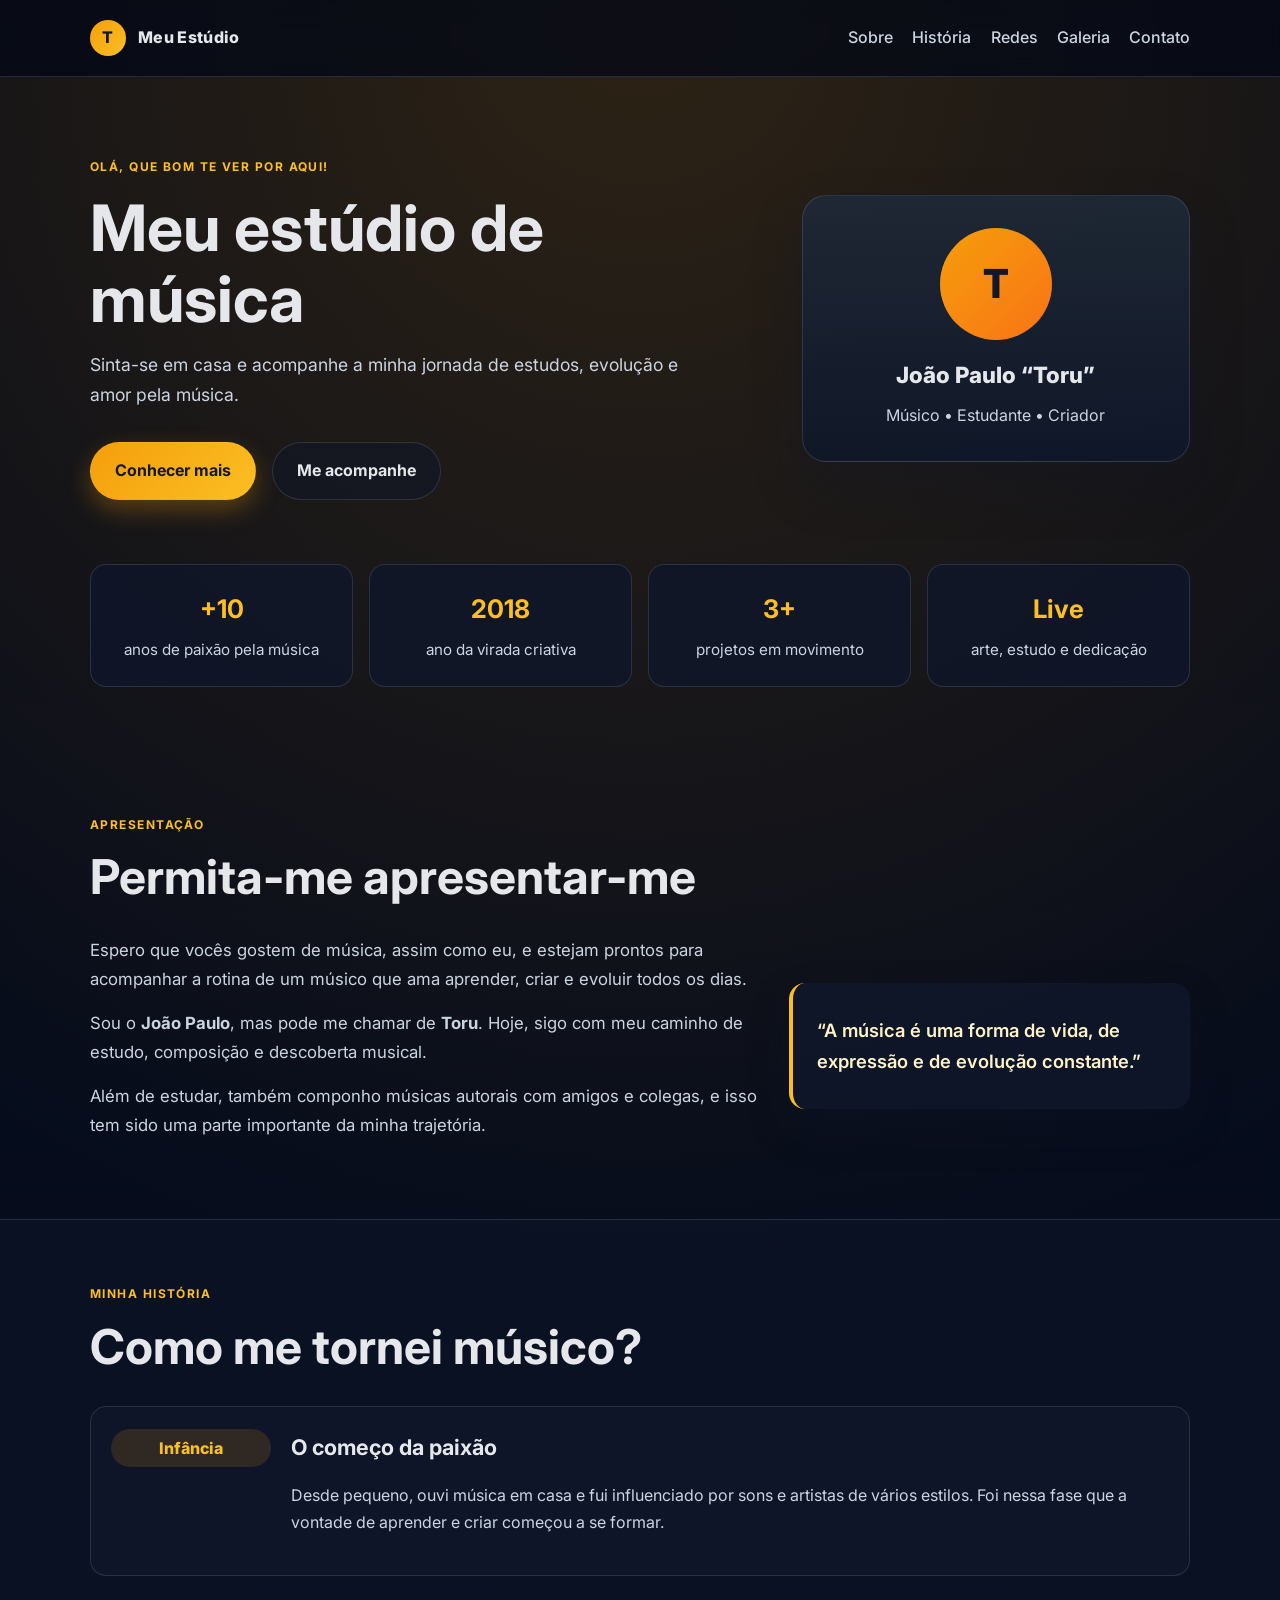
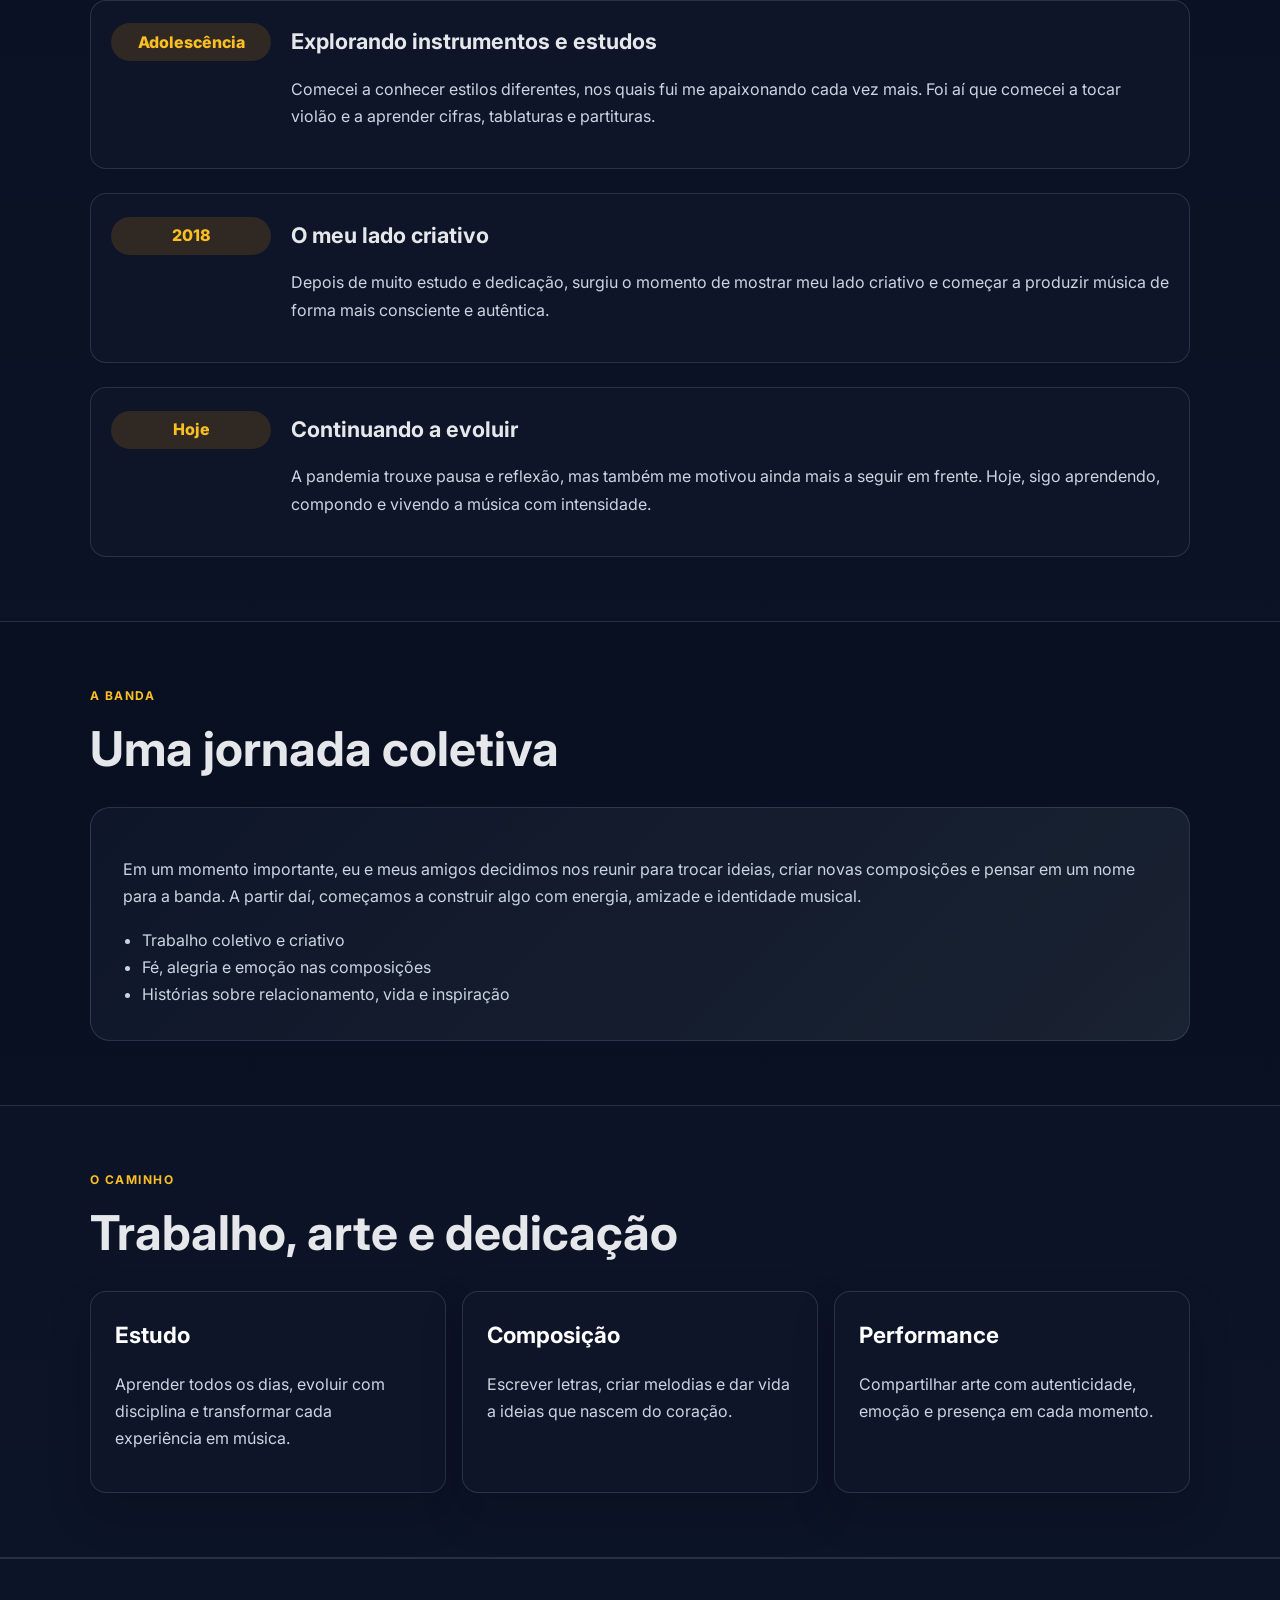
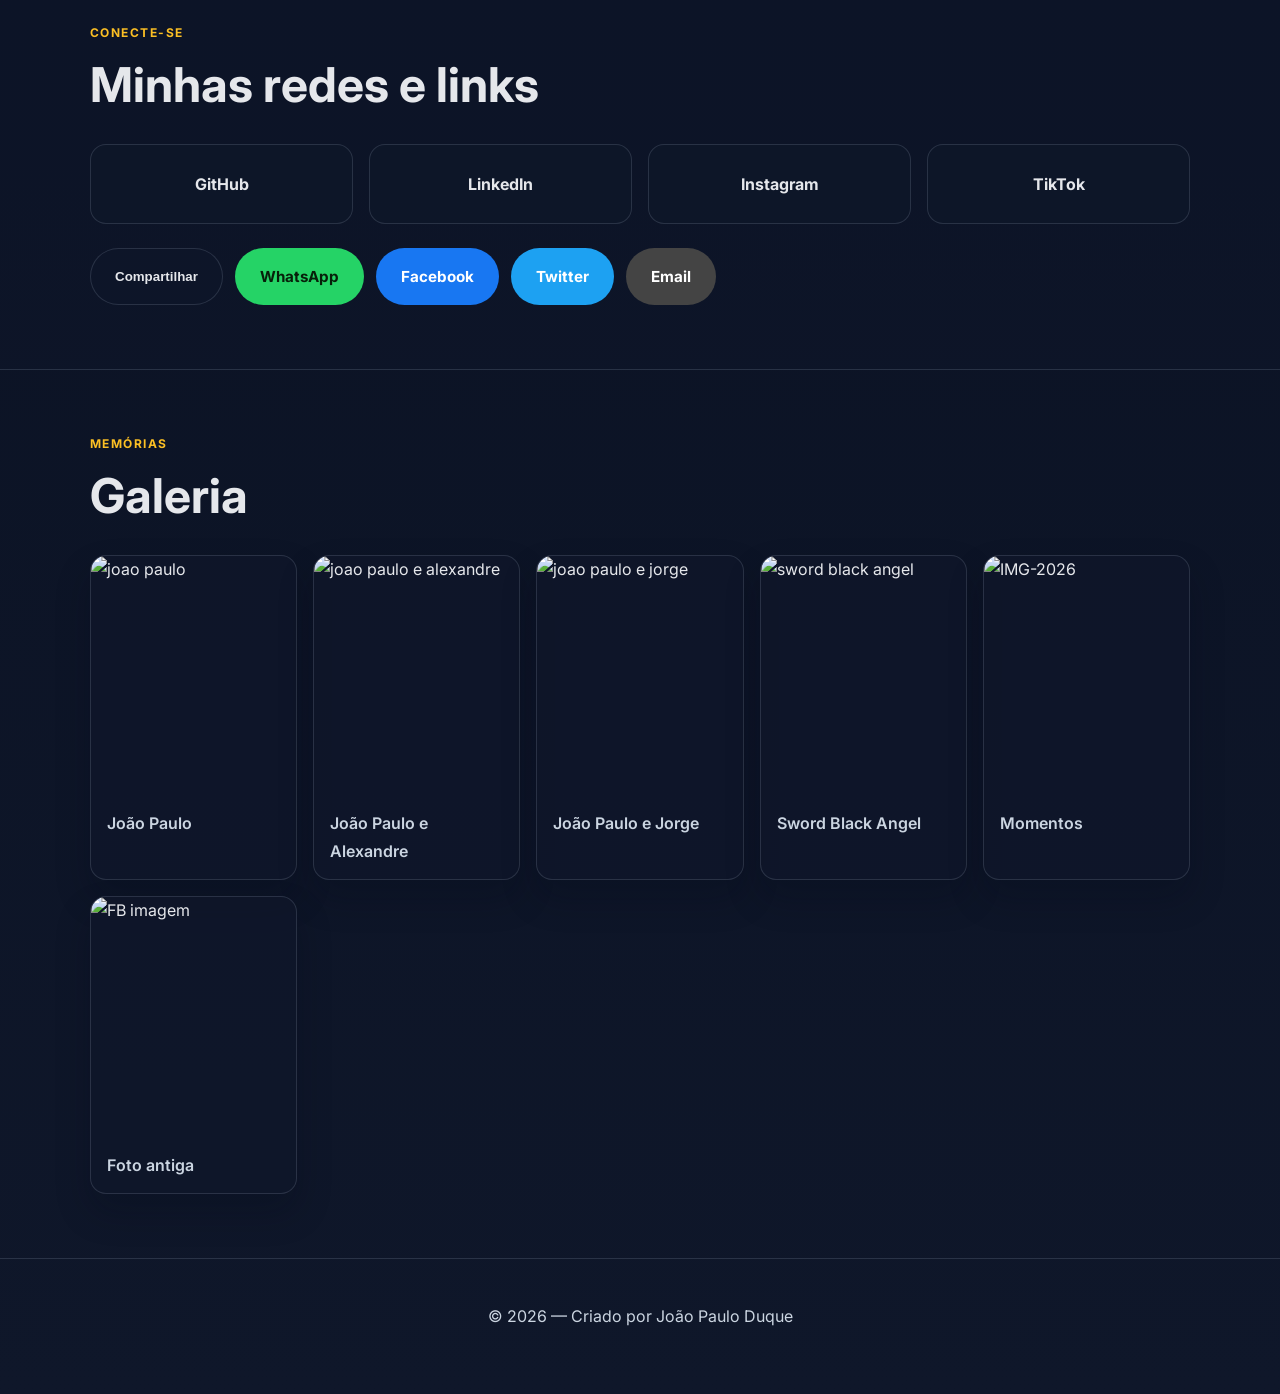
==== index.html @ 382501d1 "Initial commit" ====
<!DOCTYPE html>
<html lang="pt-BR">
  <head>
    <meta charset="UTF-8" />
    <meta name="viewport" content="width=device-width, initial-scale=1.0" />
    <meta
      name="description"
      content="Meu estúdio de música — jornada, composição, arte e evolução musical."
    />
    <meta property="og:title" content="Meu Estúdio de Música | Toru" />
    <meta
      property="og:description"
      content="Siga a minha jornada de estudos, criação e evolução no universo da música."
    />
    <meta property="og:type" content="website" />
    <title>Meu Estúdio de Música | Toru</title>
    <link rel="preconnect" href="https://fonts.googleapis.com" />
    <link rel="preconnect" href="https://fonts.gstatic.com" crossorigin />
    <link
      href="https://fonts.googleapis.com/css2?family=Inter:wght@400;500;600;700;800&display=swap"
      rel="stylesheet"
    />
    <link rel="stylesheet" href="assets/css/style.css" />
  </head>
  <body>
    <header class="site-header">
      <div class="container nav">
        <div class="brand" aria-label="Meu Estúdio">
          <span class="brand-mark">T</span>
          <span>Meu Estúdio</span>
        </div>

        <nav class="menu" aria-label="Menu principal">
          <a href="#sobre">Sobre</a>
          <a href="#historia">História</a>
          <a href="#links">Redes</a>
          <a href="#galeria">Galeria</a>
          <a href="#contato">Contato</a>
        </nav>
      </div>
    </header>

    <main>
      <section class="hero">
        <div class="container hero-inner">
          <div class="hero-copy">
            <p class="eyebrow">Olá, que bom te ver por aqui!</p>
            <h1>Meu estúdio de música</h1>
            <p class="lead">
              Sinta-se em casa e acompanhe a minha jornada de estudos, evolução e amor pela música.
            </p>

            <div class="hero-actions">
              <a class="button primary" href="#sobre">Conhecer mais</a>
              <a class="button secondary" href="#links">Me acompanhe</a>
            </div>
          </div>

          <div class="hero-card" aria-label="Perfil do artista">
            <div class="avatar">T</div>
            <p class="card-name">João Paulo “Toru”</p>
            <p class="card-role">Músico • Estudante • Criador</p>
          </div>
        </div>
      </section>

      <section class="section stats-bar">
        <div class="container stats-grid">
          <div class="stat-item">
            <strong>+10</strong>
            <span>anos de paixão pela música</span>
          </div>
          <div class="stat-item">
            <strong>2018</strong>
            <span>ano da virada criativa</span>
          </div>
          <div class="stat-item">
            <strong>3+</strong>
            <span>projetos em movimento</span>
          </div>
          <div class="stat-item">
            <strong>Live</strong>
            <span>arte, estudo e dedicação</span>
          </div>
        </div>
      </section>

      <section id="sobre" class="section">
        <div class="container">
          <div class="section-heading">
            <p class="eyebrow">Apresentação</p>
            <h2>Permita-me apresentar-me</h2>
          </div>

          <div class="about-grid">
            <div class="about-text">
              <p>
                Espero que vocês gostem de música, assim como eu, e estejam prontos para acompanhar
                a rotina de um músico que ama aprender, criar e evoluir todos os dias.
              </p>
              <p>
                Sou o <strong>João Paulo</strong>, mas pode me chamar de <strong>Toru</strong>.
                Hoje, sigo com meu caminho de estudo, composição e descoberta musical.
              </p>
              <p>
                Além de estudar, também componho músicas autorais com amigos e colegas, e isso tem
                sido uma parte importante da minha trajetória.
              </p>
            </div>

            <aside class="quote-card">
              <p>“A música é uma forma de vida, de expressão e de evolução constante.”</p>
            </aside>
          </div>
        </div>
      </section>

      <section id="historia" class="section alt">
        <div class="container">
          <div class="section-heading">
            <p class="eyebrow">Minha história</p>
            <h2>Como me tornei músico?</h2>
          </div>

          <div class="timeline">
            <article class="timeline-item">
              <span class="year">Infância</span>
              <div>
                <h3>O começo da paixão</h3>
                <p>
                  Desde pequeno, ouvi música em casa e fui influenciado por sons e artistas de vários
                  estilos. Foi nessa fase que a vontade de aprender e criar começou a se formar.
                </p>
              </div>
            </article>

            <article class="timeline-item">
              <span class="year">Adolescência</span>
              <div>
                <h3>Explorando instrumentos e estudos</h3>
                <p>
                  Comecei a conhecer estilos diferentes, nos quais fui me apaixonando cada vez mais.
                  Foi aí que comecei a tocar violão e a aprender cifras, tablaturas e partituras.
                </p>
              </div>
            </article>

            <article class="timeline-item">
              <span class="year">2018</span>
              <div>
                <h3>O meu lado criativo</h3>
                <p>
                  Depois de muito estudo e dedicação, surgiu o momento de mostrar meu lado criativo e
                  começar a produzir música de forma mais consciente e autêntica.
                </p>
              </div>
            </article>

            <article class="timeline-item">
              <span class="year">Hoje</span>
              <div>
                <h3>Continuando a evoluir</h3>
                <p>
                  A pandemia trouxe pausa e reflexão, mas também me motivou ainda mais a seguir em
                  frente. Hoje, sigo aprendendo, compondo e vivendo a música com intensidade.
                </p>
              </div>
            </article>
          </div>
        </div>
      </section>

      <section class="section">
        <div class="container">
          <div class="section-heading">
            <p class="eyebrow">A banda</p>
            <h2>Uma jornada coletiva</h2>
          </div>

          <div class="band-box">
            <p>
              Em um momento importante, eu e meus amigos decidimos nos reunir para trocar ideias,
              criar novas composições e pensar em um nome para a banda. A partir daí, começamos a
              construir algo com energia, amizade e identidade musical.
            </p>
            <ul>
              <li>Trabalho coletivo e criativo</li>
              <li>Fé, alegria e emoção nas composições</li>
              <li>Histórias sobre relacionamento, vida e inspiração</li>
            </ul>
          </div>
        </div>
      </section>

      <section class="section alt music-highlights">
        <div class="container">
          <div class="section-heading">
            <p class="eyebrow">O caminho</p>
            <h2>Trabalho, arte e dedicação</h2>
          </div>

          <div class="feature-grid">
            <article class="feature-card">
              <h3>Estudo</h3>
              <p>Aprender todos os dias, evoluir com disciplina e transformar cada experiência em música.</p>
            </article>
            <article class="feature-card">
              <h3>Composição</h3>
              <p>Escrever letras, criar melodias e dar vida a ideias que nascem do coração.</p>
            </article>
            <article class="feature-card">
              <h3>Performance</h3>
              <p>Compartilhar arte com autenticidade, emoção e presença em cada momento.</p>
            </article>
          </div>
        </div>
      </section>

      <section id="links" class="section alt">
        <div class="container">
          <div class="section-heading">
            <p class="eyebrow">Conecte-se</p>
            <h2>Minhas redes e links</h2>
          </div>

          <div class="links-grid">
            <a href="https://github.com/duquejoaopaulo1-afk" target="_blank" rel="noreferrer">GitHub</a>
            <a href="https://www.linkedin.com/in/joaopaulo-duque/" target="_blank" rel="noreferrer">LinkedIn</a>
            <a href="https://www.instagram.com/joaapauloduque/" target="_blank" rel="noreferrer">Instagram</a>
            <a href="https://www.tiktok.com/@joaapaulo" target="_blank" rel="noreferrer">TikTok</a>
          </div>

          <div class="share-row">
            <button class="button secondary" id="share-btn" type="button">Compartilhar</button>
            <a id="share-wa" class="button share-button whatsapp" href="#">WhatsApp</a>
            <a id="share-fb" class="button share-button facebook" href="#">Facebook</a>
            <a id="share-tw" class="button share-button twitter" href="#">Twitter</a>
            <a id="share-mail" class="button share-button email" href="#">Email</a>
          </div>
        </div>
      </section>

      <section id="galeria" class="section">
        <div class="container">
          <div class="section-heading">
            <p class="eyebrow">Memórias</p>
            <h2>Galeria</h2>
          </div>

          <div class="gallery-grid">
            <figure class="gallery-card">
              <img src="https://github.com/user-attachments/assets/0b8caa71-982d-4feb-8ab1-da88f326a6c2" alt="joao paulo" />
              <figcaption>João Paulo</figcaption>
            </figure>

            <figure class="gallery-card">
              <img src="https://github.com/user-attachments/assets/d04df201-d82c-4aa9-9461-e10ccb9e877c" alt="joao paulo e alexandre" />
              <figcaption>João Paulo e Alexandre</figcaption>
            </figure>

            <figure class="gallery-card">
              <img src="https://github.com/user-attachments/assets/8ba1a1e7-f4cd-4da5-a64c-7c4c21585a34" alt="joao paulo e jorge" />
              <figcaption>João Paulo e Jorge</figcaption>
            </figure>

            <figure class="gallery-card">
              <img src="https://github.com/user-attachments/assets/88a6ab3c-f94e-4187-83a1-74d04a78eded" alt="sword black angel" />
              <figcaption>Sword Black Angel</figcaption>
            </figure>

            <figure class="gallery-card">
              <img src="https://github.com/user-attachments/assets/a6f2dd99-1da4-4b26-a3f0-79523c0e5207" alt="IMG-2026" />
              <figcaption>Momentos</figcaption>
            </figure>

            <figure class="gallery-card">
              <img src="https://github.com/user-attachments/assets/7690d18e-a664-4a50-bba6-f2391511fd64" alt="FB imagem" />
              <figcaption>Foto antiga</figcaption>
            </figure>
          </div>
        </div>
      </section>
    </main>

    <footer id="contato" class="site-footer">
      <div class="container footer-inner">
        <p>© <span id="year"></span> — Criado por João Paulo Duque</p>
      </div>
    </footer>

    <script src="assets/js/script.js"></script>
  </body>
</html>
---- assets/css/style.css ----
/* Base */
:root {
  --bg: #0f172a;
  --bg-soft: #111827;
  --panel: #1f2937;
  --panel-strong: #0b1120;
  --text: #e5e7eb;
  --muted: #cbd5e1;
  --accent: #f59e0b;
  --accent-strong: #fbbf24;
  --line: rgba(148, 163, 184, 0.2);
  --shadow: rgba(15, 23, 42, 0.28);
  --card-bg: rgba(15, 23, 42, 0.82);
}

* { box-sizing: border-box; }

html { scroll-behavior: smooth; }

body {
  margin: 0;
  font-family: "Inter", sans-serif;
  background:
    radial-gradient(circle at top, rgba(245, 158, 11, 0.18), transparent 28%),
    linear-gradient(180deg, #020817 0%, #0f172a 100%);
  color: var(--text);
  line-height: 1.7;
}

a {
  color: inherit;
  text-decoration: none;
}

img {
  max-width: 100%;
  display: block;
}

.container {
  width: min(1100px, calc(100% - 2rem));
  margin: 0 auto;
}

.site-header {
  position: sticky;
  top: 0;
  z-index: 20;
  backdrop-filter: blur(10px);
  background: rgba(2, 8, 23, 0.72);
  border-bottom: 1px solid var(--line);
}

.nav {
  display: flex;
  align-items: center;
  justify-content: space-between;
  gap: 1rem;
  min-height: 76px;
}

.brand {
  display: inline-flex;
  align-items: center;
  gap: 0.75rem;
  font-weight: 800;
  letter-spacing: 0.02em;
}

.brand-mark {
  display: grid;
  place-items: center;
  width: 2.25rem;
  height: 2.25rem;
  border-radius: 50%;
  background: linear-gradient(135deg, var(--accent), var(--accent-strong));
  color: #111827;
  font-weight: 800;
}

.menu {
  display: flex;
  align-items: center;
  gap: 1.2rem;
  flex-wrap: wrap;
}

.menu a {
  color: var(--muted);
  font-weight: 500;
  transition: color 0.2s ease;
}

.menu a:hover,
.menu a:focus-visible {
  color: var(--text);
}

.hero {
  padding: 5rem 0 4rem;
}

.hero-inner {
  display: grid;
  grid-template-columns: 1.4fr 0.8fr;
  align-items: center;
  gap: 2rem;
}

.eyebrow {
  margin: 0 0 1rem;
  text-transform: uppercase;
  letter-spacing: 0.12em;
  color: var(--accent-strong);
  font-size: 0.75rem;
  font-weight: 700;
}

.hero-copy h1,
.section-heading h2 {
  margin: 0;
  line-height: 1.1;
}

.hero-copy h1 {
  font-size: clamp(2.5rem, 5vw, 4.4rem);
}

.lead {
  max-width: 620px;
  font-size: 1.1rem;
  color: var(--muted);
  margin: 1rem 0 0;
}

.hero-actions {
  display: flex;
  flex-wrap: wrap;
  gap: 1rem;
  margin-top: 2rem;
}

.button {
  display: inline-flex;
  align-items: center;
  justify-content: center;
  min-height: 3rem;
  padding: 0.9rem 1.5rem;
  border-radius: 999px;
  font-weight: 700;
  transition: transform 0.2s ease, box-shadow 0.2s ease;
  border: 1px solid transparent;
}

.button:hover,
.button:focus-visible {
  transform: translateY(-2px);
}

.button.primary {
  background: linear-gradient(135deg, var(--accent), var(--accent-strong));
  color: #111827;
  box-shadow: 0 10px 25px rgba(245, 158, 11, 0.3);
}

.button.secondary {
  border-color: var(--line);
  background: rgba(15, 23, 42, 0.5);
  color: var(--text);
}

.hero-card {
  background: linear-gradient(180deg, rgba(31, 41, 55, 0.9), rgba(15, 23, 42, 0.92));
  border: 1px solid var(--line);
  border-radius: 1.5rem;
  padding: 2rem 1.5rem;
  text-align: center;
  box-shadow: 0 25px 50px var(--shadow);
}

.avatar {
  width: 7rem;
  height: 7rem;
  margin: 0 auto 1rem;
  display: grid;
  place-items: center;
  border-radius: 50%;
  background: linear-gradient(135deg, var(--accent), #f97316);
  color: #111827;
  font-size: 2.5rem;
  font-weight: 800;
}

.card-name {
  margin: 0;
  font-size: 1.4rem;
  font-weight: 800;
}

.card-role {
  margin: 0.5rem 0 0;
  color: var(--muted);
}

.section {
  padding: 4rem 0;
}

.section.alt {
  background: rgba(15, 23, 42, 0.5);
  border-top: 1px solid var(--line);
  border-bottom: 1px solid var(--line);
}

.section-heading {
  margin-bottom: 2rem;
}

.section-heading h2 {
  font-size: clamp(2rem, 4vw, 3rem);
}

.stats-bar {
  padding-top: 0;
}

.stats-grid {
  display: grid;
  grid-template-columns: repeat(4, minmax(0, 1fr));
  gap: 1rem;
}

.stat-item {
  background: var(--card-bg);
  border: 1px solid var(--line);
  border-radius: 1rem;
  padding: 1.4rem 1rem;
  text-align: center;
}

.stat-item strong {
  display: block;
  color: var(--accent-strong);
  font-size: 1.6rem;
  margin-bottom: 0.35rem;
}

.stat-item span {
  color: var(--muted);
  font-size: 0.95rem;
}

.about-grid {
  display: grid;
  grid-template-columns: 1.5fr 0.9fr;
  gap: 2rem;
  align-items: center;
}

.about-text p {
  margin: 0 0 1rem;
  color: var(--muted);
  font-size: 1.05rem;
}

.quote-card {
  border-left: 4px solid var(--accent-strong);
  background: rgba(15, 23, 42, 0.9);
  border-radius: 1rem;
  padding: 2rem 1.5rem;
  box-shadow: 0 20px 40px var(--shadow);
}

.quote-card p {
  margin: 0;
  font-size: 1.15rem;
  font-weight: 600;
  color: #fef3c7;
}

.timeline {
  display: grid;
  gap: 1.5rem;
}

.timeline-item {
  display: grid;
  grid-template-columns: 160px 1fr;
  gap: 1.25rem;
  align-items: start;
  background: rgba(15, 23, 42, 0.8);
  border: 1px solid var(--line);
  border-radius: 1rem;
  padding: 1.4rem 1.25rem;
}

.year {
  display: inline-flex;
  align-items: center;
  justify-content: center;
  min-height: 2.4rem;
  padding: 0.35rem 0.8rem;
  border-radius: 999px;
  background: rgba(245, 158, 11, 0.14);
  color: var(--accent-strong);
  font-weight: 800;
}

.timeline-item h3 {
  margin: 0 0 0.5rem;
  font-size: 1.35rem;
}

.timeline-item p,
.band-box p,
.band-box li,
.feature-card p {
  color: var(--muted);
}

.band-box {
  background: linear-gradient(135deg, rgba(15, 23, 42, 0.95), rgba(31, 41, 55, 0.75));
  border: 1px solid var(--line);
  border-radius: 1.25rem;
  padding: 2rem;
}

.band-box ul {
  margin: 1rem 0 0;
  padding-left: 1.2rem;
}

.feature-grid {
  display: grid;
  grid-template-columns: repeat(3, minmax(0, 1fr));
  gap: 1rem;
}

.feature-card {
  background: var(--card-bg);
  border: 1px solid var(--line);
  border-radius: 1rem;
  padding: 1.5rem;
  box-shadow: 0 20px 42px rgba(2, 8, 23, 0.22);
}

.feature-card h3 {
  margin-top: 0;
  margin-bottom: 0.7rem;
  font-size: 1.4rem;
  color: #fff;
}

.links-grid {
  display: grid;
  grid-template-columns: repeat(4, minmax(0, 1fr));
  gap: 1rem;
}

.links-grid a {
  display: flex;
  align-items: center;
  justify-content: center;
  min-height: 5rem;
  border: 1px solid var(--line);
  border-radius: 1rem;
  background: rgba(15, 23, 42, 0.7);
  font-weight: 700;
  transition: transform 0.2s ease, border-color 0.2s ease, background 0.2s ease;
}

.links-grid a:hover,
.links-grid a:focus-visible {
  transform: translateY(-3px);
  background: rgba(31, 41, 55, 0.9);
  border-color: rgba(251, 191, 36, 0.7);
}

.share-row {
  margin-top: 1.5rem;
  display: flex;
  gap: 0.75rem;
  flex-wrap: wrap;
}

.share-button {
  font-size: 0.95rem;
}

.share-button.whatsapp { background: #25D366; color: #07200A; }
.share-button.facebook { background: #1877F2; color: white; }
.share-button.twitter { background: #1DA1F2; color: white; }
.share-button.email { background: #444; color: white; }

.gallery-grid {
  display: grid;
  grid-template-columns: repeat(auto-fit, minmax(200px, 1fr));
  gap: 1rem;
}

.gallery-card {
  margin: 0;
  background: var(--card-bg);
  border: 1px solid var(--line);
  border-radius: 1rem;
  overflow: hidden;
  box-shadow: 0 18px 35px rgba(2, 8, 23, 0.22);
}

.gallery-card img {
  width: 100%;
  height: 240px;
  object-fit: cover;
  display: block;
}

.gallery-card figcaption {
  padding: 0.9rem 1rem;
  color: var(--muted);
  font-weight: 600;
}

.site-footer {
  padding: 1.75rem 0 3rem;
  border-top: 1px solid var(--line);
}

.footer-inner {
  text-align: center;
  color: var(--muted);
}

@media (max-width: 860px) {
  .hero-inner,
  .about-grid,
  .links-grid,
  .feature-grid,
  .stats-grid {
    grid-template-columns: 1fr;
  }

  .timeline-item {
    grid-template-columns: 1fr;
  }

  .nav {
    flex-direction: column;
    justify-content: center;
    padding: 1rem 0;
  }

  .menu {
    justify-content: center;
  }

  .links-grid {
    grid-template-columns: repeat(2, 1fr);
  }
}
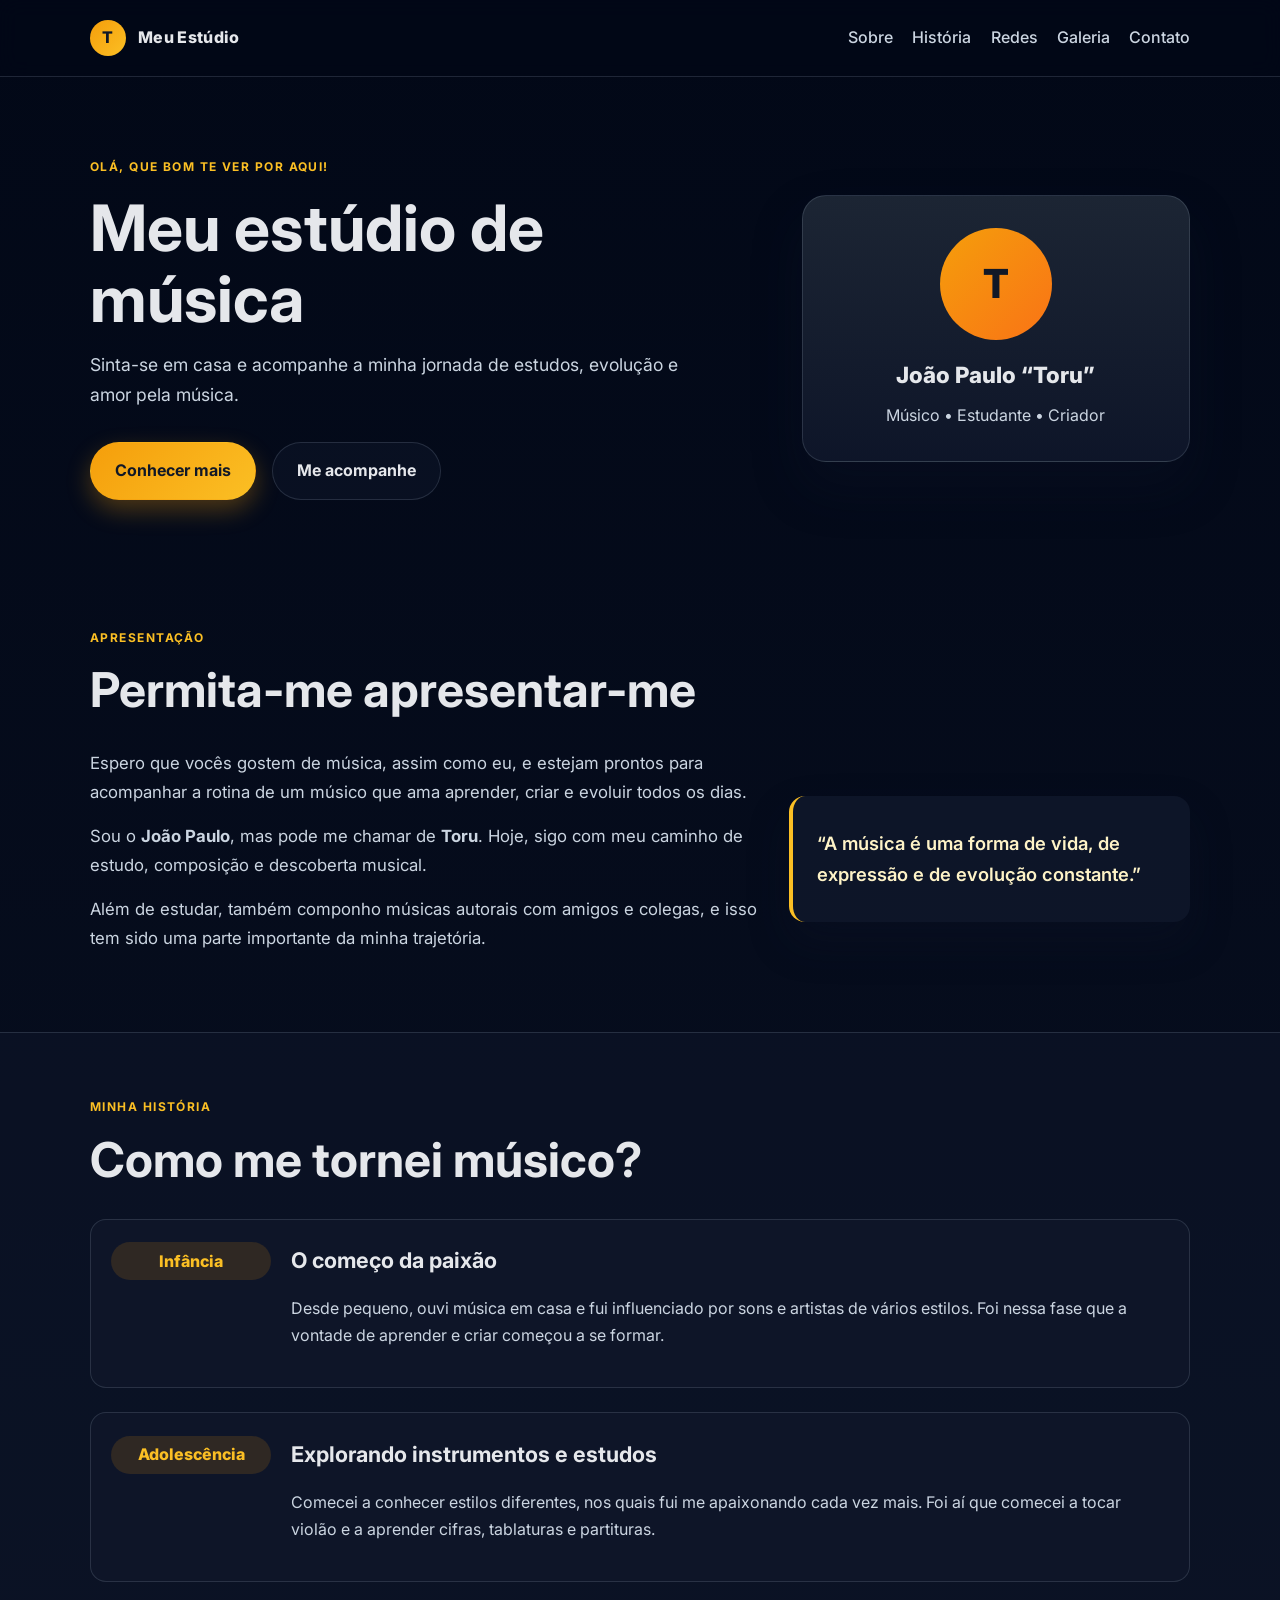
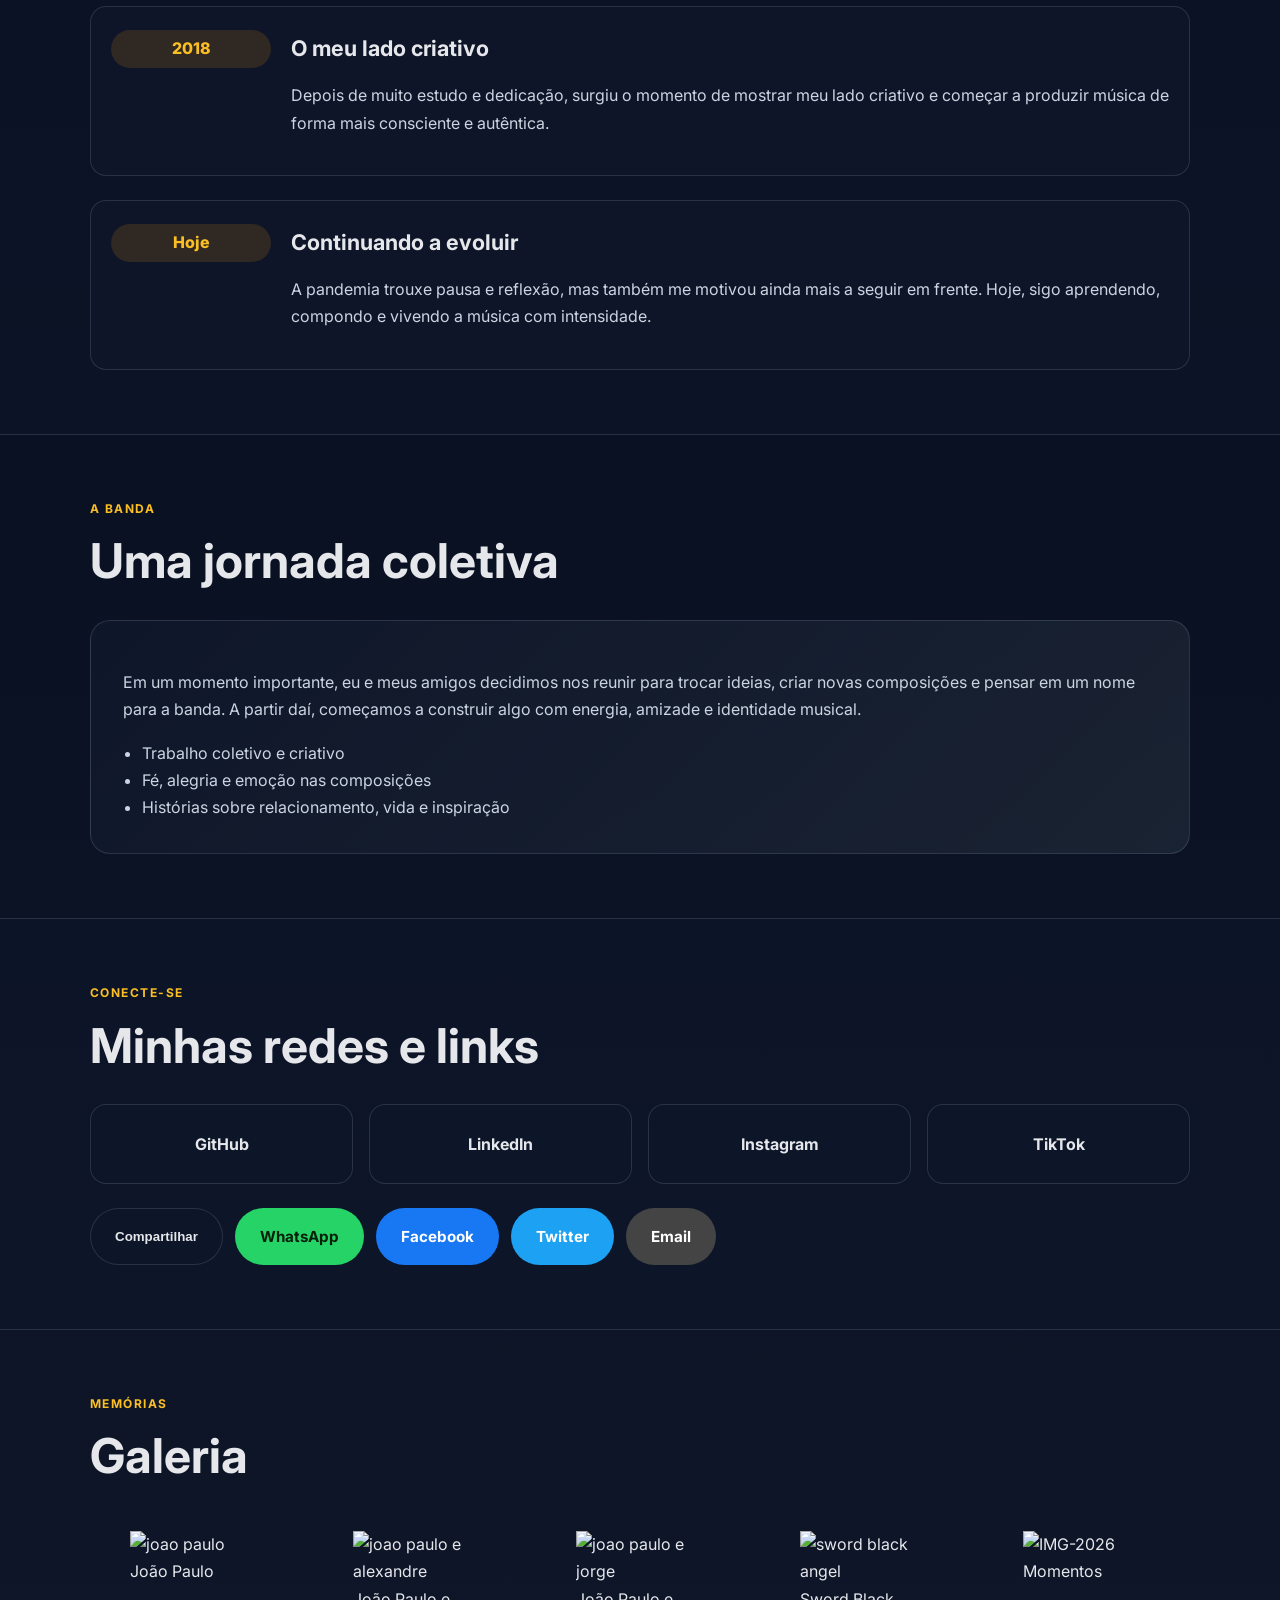
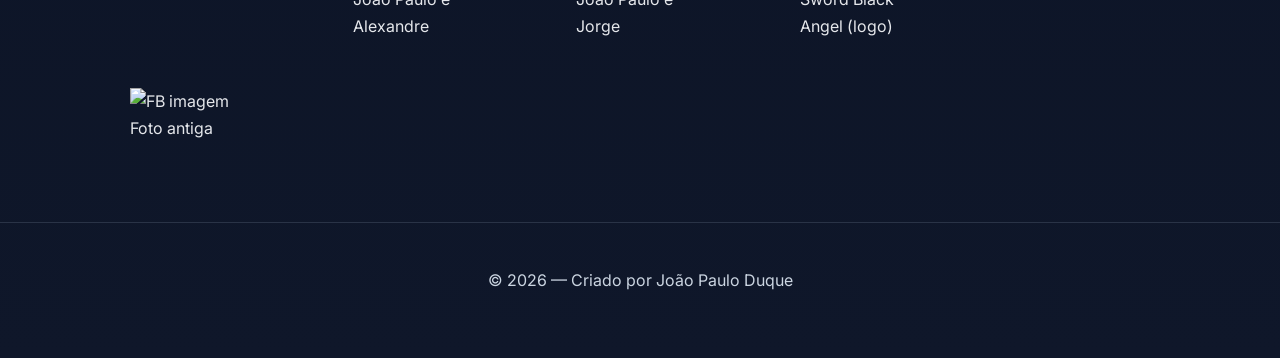
==== commit 21116e1a: "Initialize organize-structure" ====
--- a/index.html
+++ b/index.html
@@ -64,27 +64,6 @@
         </div>
       </section>
 
-      <section class="section stats-bar">
-        <div class="container stats-grid">
-          <div class="stat-item">
-            <strong>+10</strong>
-            <span>anos de paixão pela música</span>
-          </div>
-          <div class="stat-item">
-            <strong>2018</strong>
-            <span>ano da virada criativa</span>
-          </div>
-          <div class="stat-item">
-            <strong>3+</strong>
-            <span>projetos em movimento</span>
-          </div>
-          <div class="stat-item">
-            <strong>Live</strong>
-            <span>arte, estudo e dedicação</span>
-          </div>
-        </div>
-      </section>
-
       <section id="sobre" class="section">
         <div class="container">
           <div class="section-heading">
@@ -192,30 +171,6 @@
         </div>
       </section>
 
-      <section class="section alt music-highlights">
-        <div class="container">
-          <div class="section-heading">
-            <p class="eyebrow">O caminho</p>
-            <h2>Trabalho, arte e dedicação</h2>
-          </div>
-
-          <div class="feature-grid">
-            <article class="feature-card">
-              <h3>Estudo</h3>
-              <p>Aprender todos os dias, evoluir com disciplina e transformar cada experiência em música.</p>
-            </article>
-            <article class="feature-card">
-              <h3>Composição</h3>
-              <p>Escrever letras, criar melodias e dar vida a ideias que nascem do coração.</p>
-            </article>
-            <article class="feature-card">
-              <h3>Performance</h3>
-              <p>Compartilhar arte com autenticidade, emoção e presença em cada momento.</p>
-            </article>
-          </div>
-        </div>
-      </section>
-
       <section id="links" class="section alt">
         <div class="container">
           <div class="section-heading">
@@ -247,39 +202,40 @@
             <h2>Galeria</h2>
           </div>
 
-          <div class="gallery-grid">
-            <figure class="gallery-card">
+          <div class="gallery-grid" style="display:grid; grid-template-columns:repeat(auto-fit,minmax(200px,1fr)); gap:1rem;">
+            <figure>
               <img src="https://github.com/user-attachments/assets/0b8caa71-982d-4feb-8ab1-da88f326a6c2" alt="joao paulo" />
               <figcaption>João Paulo</figcaption>
             </figure>
 
-            <figure class="gallery-card">
+            <figure>
               <img src="https://github.com/user-attachments/assets/d04df201-d82c-4aa9-9461-e10ccb9e877c" alt="joao paulo e alexandre" />
               <figcaption>João Paulo e Alexandre</figcaption>
             </figure>
 
-            <figure class="gallery-card">
+            <figure>
               <img src="https://github.com/user-attachments/assets/8ba1a1e7-f4cd-4da5-a64c-7c4c21585a34" alt="joao paulo e jorge" />
               <figcaption>João Paulo e Jorge</figcaption>
             </figure>
 
-            <figure class="gallery-card">
+            <figure>
               <img src="https://github.com/user-attachments/assets/88a6ab3c-f94e-4187-83a1-74d04a78eded" alt="sword black angel" />
-              <figcaption>Sword Black Angel</figcaption>
-            </figure>
-
-            <figure class="gallery-card">
+              <figcaption>Sword Black Angel (logo)</figcaption>
+            </figure>
+
+            <figure>
               <img src="https://github.com/user-attachments/assets/a6f2dd99-1da4-4b26-a3f0-79523c0e5207" alt="IMG-2026" />
               <figcaption>Momentos</figcaption>
             </figure>
 
-            <figure class="gallery-card">
+            <figure>
               <img src="https://github.com/user-attachments/assets/7690d18e-a664-4a50-bba6-f2391511fd64" alt="FB imagem" />
               <figcaption>Foto antiga</figcaption>
             </figure>
           </div>
         </div>
       </section>
+
     </main>
 
     <footer id="contato" class="site-footer">
--- a/assets/css/style.css
+++ b/assets/css/style.css
@@ -10,7 +10,6 @@
   --accent-strong: #fbbf24;
   --line: rgba(148, 163, 184, 0.2);
   --shadow: rgba(15, 23, 42, 0.28);
-  --card-bg: rgba(15, 23, 42, 0.82);
 }
 
 * { box-sizing: border-box; }
@@ -20,9 +19,7 @@
 body {
   margin: 0;
   font-family: "Inter", sans-serif;
-  background:
-    radial-gradient(circle at top, rgba(245, 158, 11, 0.18), transparent 28%),
-    linear-gradient(180deg, #020817 0%, #0f172a 100%);
+  background: linear-gradient(180deg, #020817 0%, #0f172a 100%);
   color: var(--text);
   line-height: 1.7;
 }
@@ -220,36 +217,6 @@
   font-size: clamp(2rem, 4vw, 3rem);
 }
 
-.stats-bar {
-  padding-top: 0;
-}
-
-.stats-grid {
-  display: grid;
-  grid-template-columns: repeat(4, minmax(0, 1fr));
-  gap: 1rem;
-}
-
-.stat-item {
-  background: var(--card-bg);
-  border: 1px solid var(--line);
-  border-radius: 1rem;
-  padding: 1.4rem 1rem;
-  text-align: center;
-}
-
-.stat-item strong {
-  display: block;
-  color: var(--accent-strong);
-  font-size: 1.6rem;
-  margin-bottom: 0.35rem;
-}
-
-.stat-item span {
-  color: var(--muted);
-  font-size: 0.95rem;
-}
-
 .about-grid {
   display: grid;
   grid-template-columns: 1.5fr 0.9fr;
@@ -313,8 +280,7 @@
 
 .timeline-item p,
 .band-box p,
-.band-box li,
-.feature-card p {
+.band-box li {
   color: var(--muted);
 }
 
@@ -328,27 +294,6 @@
 .band-box ul {
   margin: 1rem 0 0;
   padding-left: 1.2rem;
-}
-
-.feature-grid {
-  display: grid;
-  grid-template-columns: repeat(3, minmax(0, 1fr));
-  gap: 1rem;
-}
-
-.feature-card {
-  background: var(--card-bg);
-  border: 1px solid var(--line);
-  border-radius: 1rem;
-  padding: 1.5rem;
-  box-shadow: 0 20px 42px rgba(2, 8, 23, 0.22);
-}
-
-.feature-card h3 {
-  margin-top: 0;
-  margin-bottom: 0.7rem;
-  font-size: 1.4rem;
-  color: #fff;
 }
 
 .links-grid {
@@ -392,34 +337,6 @@
 .share-button.twitter { background: #1DA1F2; color: white; }
 .share-button.email { background: #444; color: white; }
 
-.gallery-grid {
-  display: grid;
-  grid-template-columns: repeat(auto-fit, minmax(200px, 1fr));
-  gap: 1rem;
-}
-
-.gallery-card {
-  margin: 0;
-  background: var(--card-bg);
-  border: 1px solid var(--line);
-  border-radius: 1rem;
-  overflow: hidden;
-  box-shadow: 0 18px 35px rgba(2, 8, 23, 0.22);
-}
-
-.gallery-card img {
-  width: 100%;
-  height: 240px;
-  object-fit: cover;
-  display: block;
-}
-
-.gallery-card figcaption {
-  padding: 0.9rem 1rem;
-  color: var(--muted);
-  font-weight: 600;
-}
-
 .site-footer {
   padding: 1.75rem 0 3rem;
   border-top: 1px solid var(--line);
@@ -433,9 +350,7 @@
 @media (max-width: 860px) {
   .hero-inner,
   .about-grid,
-  .links-grid,
-  .feature-grid,
-  .stats-grid {
+  .links-grid {
     grid-template-columns: 1fr;
   }
 
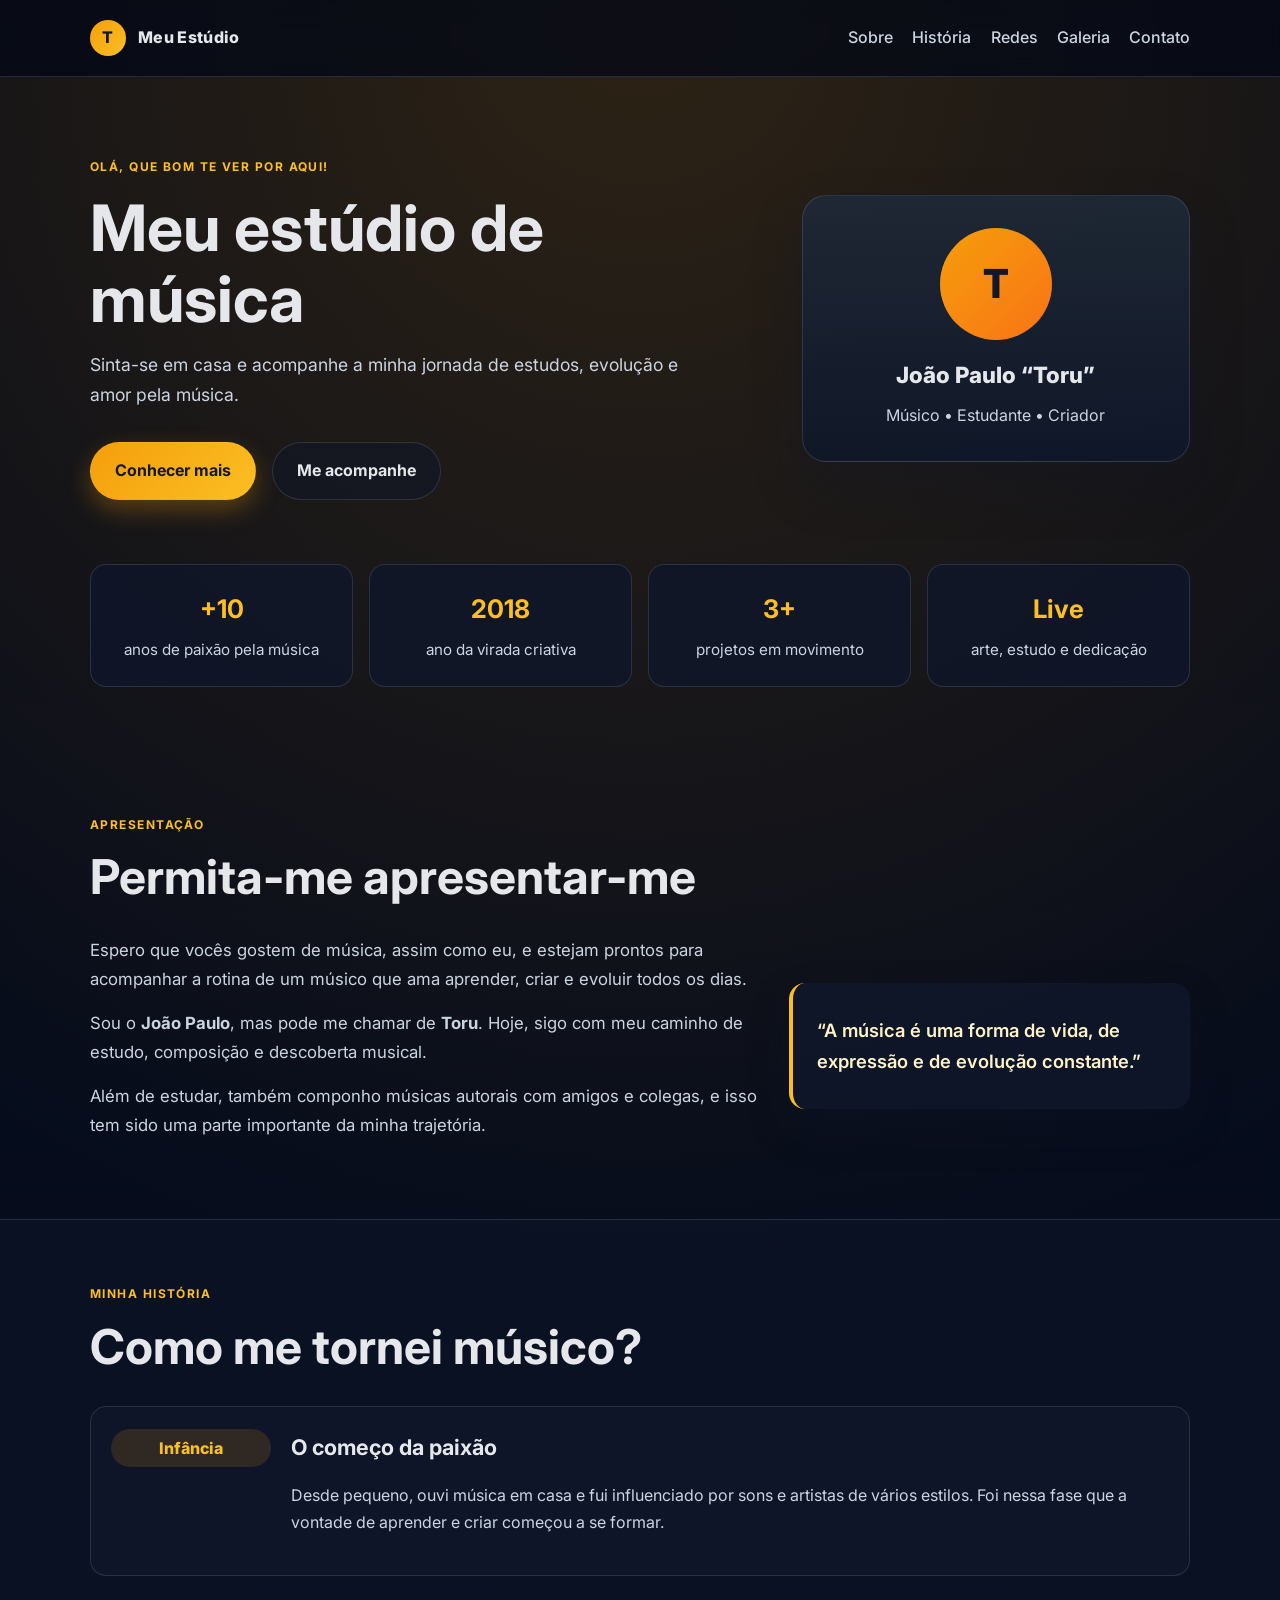
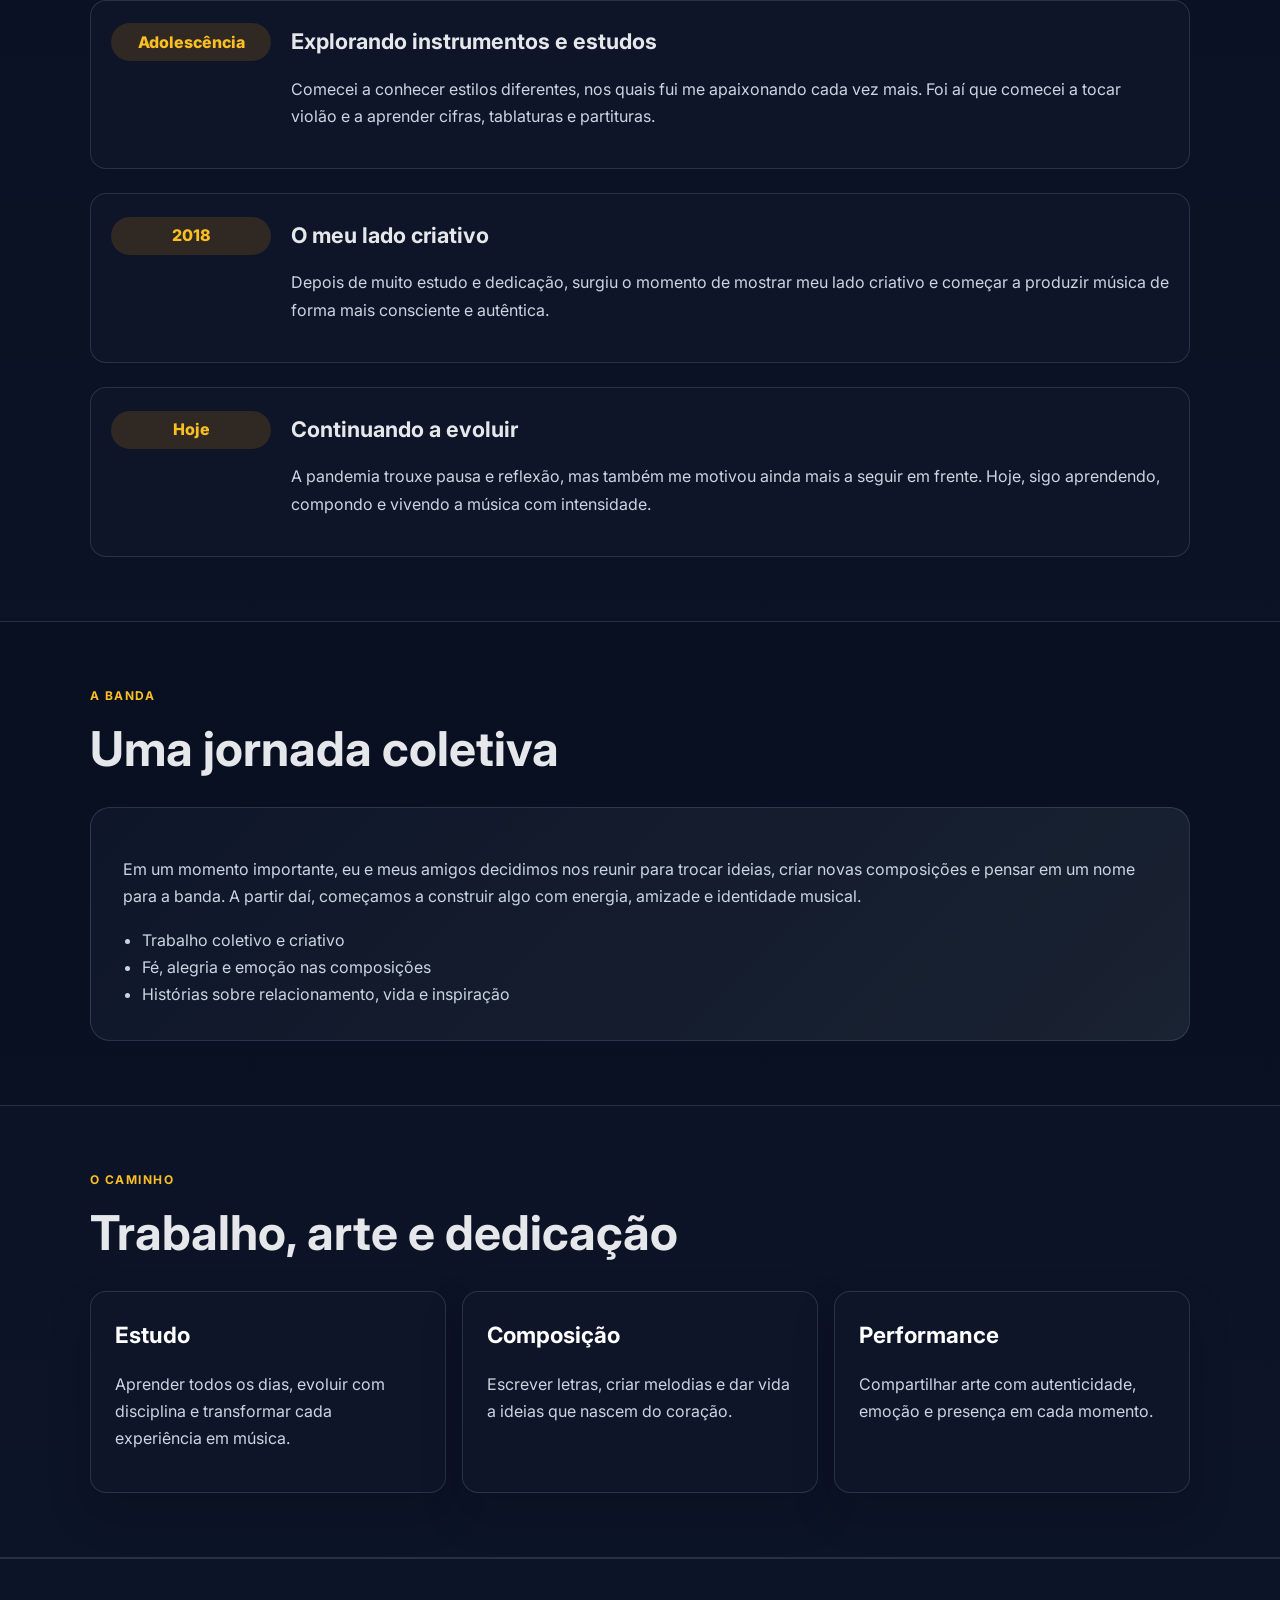
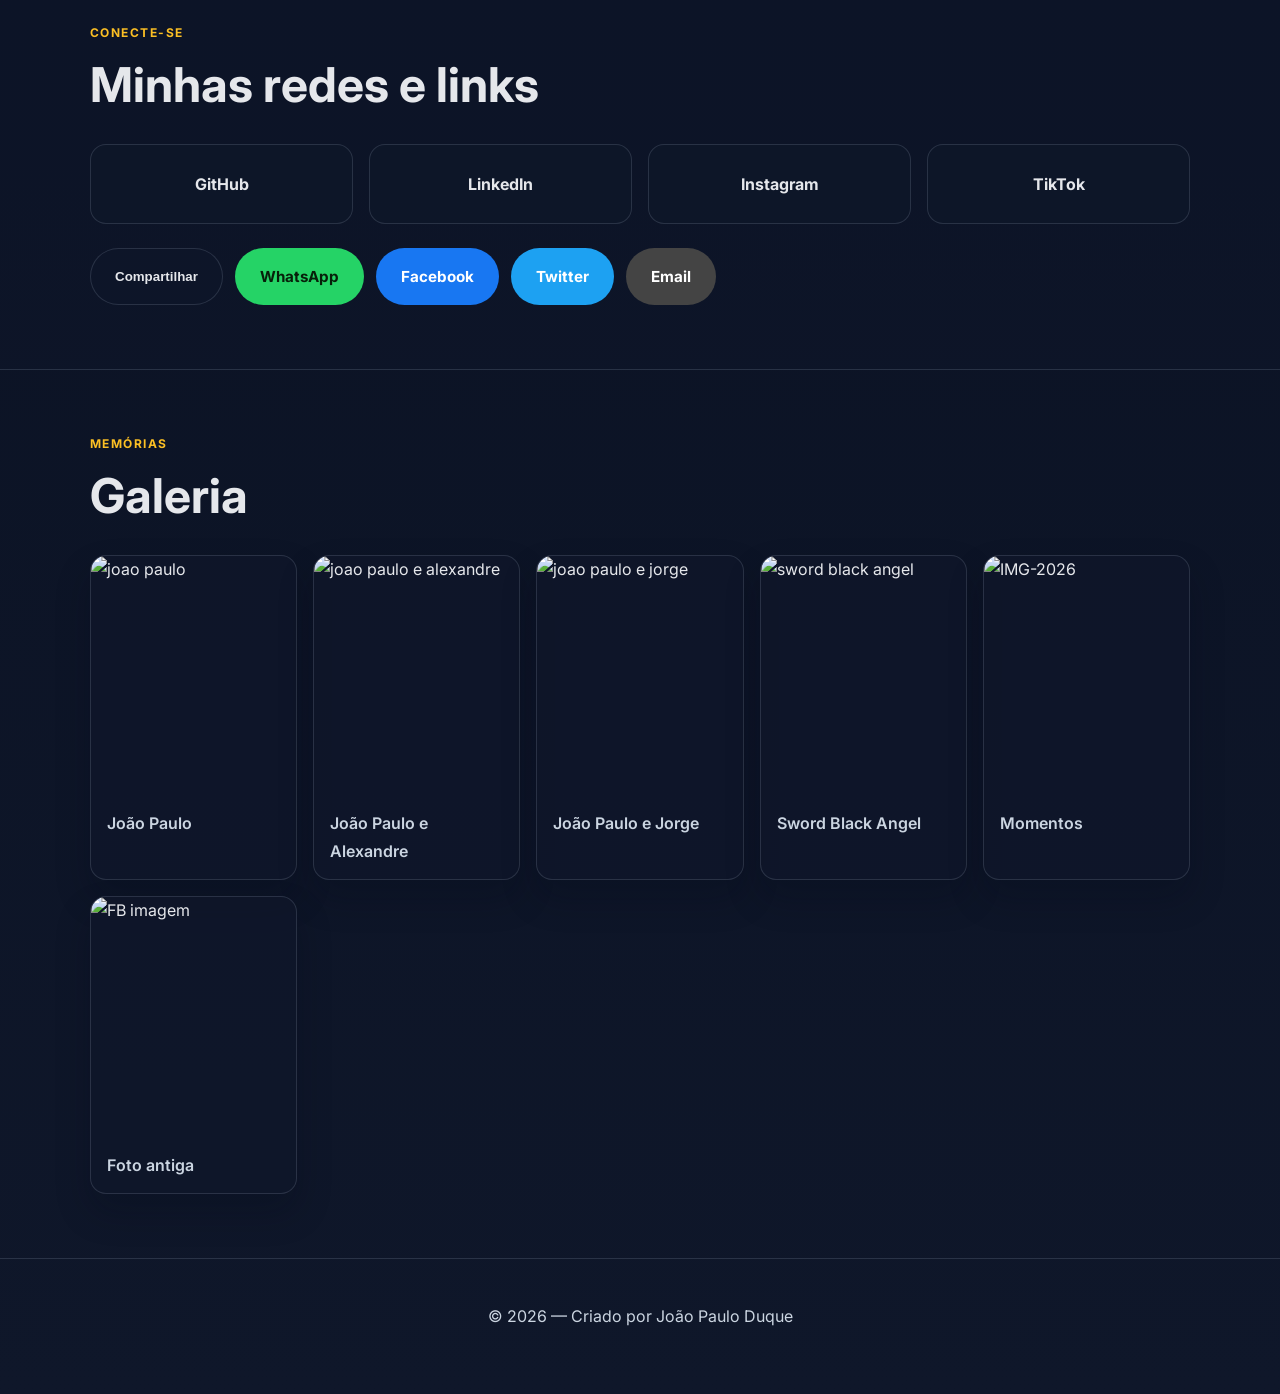
==== commit adc81e82: "Initialize gh-pages" ====
--- a/index.html
+++ b/index.html
@@ -64,6 +64,27 @@
         </div>
       </section>
 
+      <section class="section stats-bar">
+        <div class="container stats-grid">
+          <div class="stat-item">
+            <strong>+10</strong>
+            <span>anos de paixão pela música</span>
+          </div>
+          <div class="stat-item">
+            <strong>2018</strong>
+            <span>ano da virada criativa</span>
+          </div>
+          <div class="stat-item">
+            <strong>3+</strong>
+            <span>projetos em movimento</span>
+          </div>
+          <div class="stat-item">
+            <strong>Live</strong>
+            <span>arte, estudo e dedicação</span>
+          </div>
+        </div>
+      </section>
+
       <section id="sobre" class="section">
         <div class="container">
           <div class="section-heading">
@@ -171,6 +192,30 @@
         </div>
       </section>
 
+      <section class="section alt music-highlights">
+        <div class="container">
+          <div class="section-heading">
+            <p class="eyebrow">O caminho</p>
+            <h2>Trabalho, arte e dedicação</h2>
+          </div>
+
+          <div class="feature-grid">
+            <article class="feature-card">
+              <h3>Estudo</h3>
+              <p>Aprender todos os dias, evoluir com disciplina e transformar cada experiência em música.</p>
+            </article>
+            <article class="feature-card">
+              <h3>Composição</h3>
+              <p>Escrever letras, criar melodias e dar vida a ideias que nascem do coração.</p>
+            </article>
+            <article class="feature-card">
+              <h3>Performance</h3>
+              <p>Compartilhar arte com autenticidade, emoção e presença em cada momento.</p>
+            </article>
+          </div>
+        </div>
+      </section>
+
       <section id="links" class="section alt">
         <div class="container">
           <div class="section-heading">
@@ -202,40 +247,39 @@
             <h2>Galeria</h2>
           </div>
 
-          <div class="gallery-grid" style="display:grid; grid-template-columns:repeat(auto-fit,minmax(200px,1fr)); gap:1rem;">
-            <figure>
+          <div class="gallery-grid">
+            <figure class="gallery-card">
               <img src="https://github.com/user-attachments/assets/0b8caa71-982d-4feb-8ab1-da88f326a6c2" alt="joao paulo" />
               <figcaption>João Paulo</figcaption>
             </figure>
 
-            <figure>
+            <figure class="gallery-card">
               <img src="https://github.com/user-attachments/assets/d04df201-d82c-4aa9-9461-e10ccb9e877c" alt="joao paulo e alexandre" />
               <figcaption>João Paulo e Alexandre</figcaption>
             </figure>
 
-            <figure>
+            <figure class="gallery-card">
               <img src="https://github.com/user-attachments/assets/8ba1a1e7-f4cd-4da5-a64c-7c4c21585a34" alt="joao paulo e jorge" />
               <figcaption>João Paulo e Jorge</figcaption>
             </figure>
 
-            <figure>
+            <figure class="gallery-card">
               <img src="https://github.com/user-attachments/assets/88a6ab3c-f94e-4187-83a1-74d04a78eded" alt="sword black angel" />
-              <figcaption>Sword Black Angel (logo)</figcaption>
-            </figure>
-
-            <figure>
+              <figcaption>Sword Black Angel</figcaption>
+            </figure>
+
+            <figure class="gallery-card">
               <img src="https://github.com/user-attachments/assets/a6f2dd99-1da4-4b26-a3f0-79523c0e5207" alt="IMG-2026" />
               <figcaption>Momentos</figcaption>
             </figure>
 
-            <figure>
+            <figure class="gallery-card">
               <img src="https://github.com/user-attachments/assets/7690d18e-a664-4a50-bba6-f2391511fd64" alt="FB imagem" />
               <figcaption>Foto antiga</figcaption>
             </figure>
           </div>
         </div>
       </section>
-
     </main>
 
     <footer id="contato" class="site-footer">
--- a/assets/css/style.css
+++ b/assets/css/style.css
@@ -10,6 +10,7 @@
   --accent-strong: #fbbf24;
   --line: rgba(148, 163, 184, 0.2);
   --shadow: rgba(15, 23, 42, 0.28);
+  --card-bg: rgba(15, 23, 42, 0.82);
 }
 
 * { box-sizing: border-box; }
@@ -19,7 +20,9 @@
 body {
   margin: 0;
   font-family: "Inter", sans-serif;
-  background: linear-gradient(180deg, #020817 0%, #0f172a 100%);
+  background:
+    radial-gradient(circle at top, rgba(245, 158, 11, 0.18), transparent 28%),
+    linear-gradient(180deg, #020817 0%, #0f172a 100%);
   color: var(--text);
   line-height: 1.7;
 }
@@ -217,6 +220,36 @@
   font-size: clamp(2rem, 4vw, 3rem);
 }
 
+.stats-bar {
+  padding-top: 0;
+}
+
+.stats-grid {
+  display: grid;
+  grid-template-columns: repeat(4, minmax(0, 1fr));
+  gap: 1rem;
+}
+
+.stat-item {
+  background: var(--card-bg);
+  border: 1px solid var(--line);
+  border-radius: 1rem;
+  padding: 1.4rem 1rem;
+  text-align: center;
+}
+
+.stat-item strong {
+  display: block;
+  color: var(--accent-strong);
+  font-size: 1.6rem;
+  margin-bottom: 0.35rem;
+}
+
+.stat-item span {
+  color: var(--muted);
+  font-size: 0.95rem;
+}
+
 .about-grid {
   display: grid;
   grid-template-columns: 1.5fr 0.9fr;
@@ -280,7 +313,8 @@
 
 .timeline-item p,
 .band-box p,
-.band-box li {
+.band-box li,
+.feature-card p {
   color: var(--muted);
 }
 
@@ -294,6 +328,27 @@
 .band-box ul {
   margin: 1rem 0 0;
   padding-left: 1.2rem;
+}
+
+.feature-grid {
+  display: grid;
+  grid-template-columns: repeat(3, minmax(0, 1fr));
+  gap: 1rem;
+}
+
+.feature-card {
+  background: var(--card-bg);
+  border: 1px solid var(--line);
+  border-radius: 1rem;
+  padding: 1.5rem;
+  box-shadow: 0 20px 42px rgba(2, 8, 23, 0.22);
+}
+
+.feature-card h3 {
+  margin-top: 0;
+  margin-bottom: 0.7rem;
+  font-size: 1.4rem;
+  color: #fff;
 }
 
 .links-grid {
@@ -337,6 +392,34 @@
 .share-button.twitter { background: #1DA1F2; color: white; }
 .share-button.email { background: #444; color: white; }
 
+.gallery-grid {
+  display: grid;
+  grid-template-columns: repeat(auto-fit, minmax(200px, 1fr));
+  gap: 1rem;
+}
+
+.gallery-card {
+  margin: 0;
+  background: var(--card-bg);
+  border: 1px solid var(--line);
+  border-radius: 1rem;
+  overflow: hidden;
+  box-shadow: 0 18px 35px rgba(2, 8, 23, 0.22);
+}
+
+.gallery-card img {
+  width: 100%;
+  height: 240px;
+  object-fit: cover;
+  display: block;
+}
+
+.gallery-card figcaption {
+  padding: 0.9rem 1rem;
+  color: var(--muted);
+  font-weight: 600;
+}
+
 .site-footer {
   padding: 1.75rem 0 3rem;
   border-top: 1px solid var(--line);
@@ -350,7 +433,9 @@
 @media (max-width: 860px) {
   .hero-inner,
   .about-grid,
-  .links-grid {
+  .links-grid,
+  .feature-grid,
+  .stats-grid {
     grid-template-columns: 1fr;
   }
 
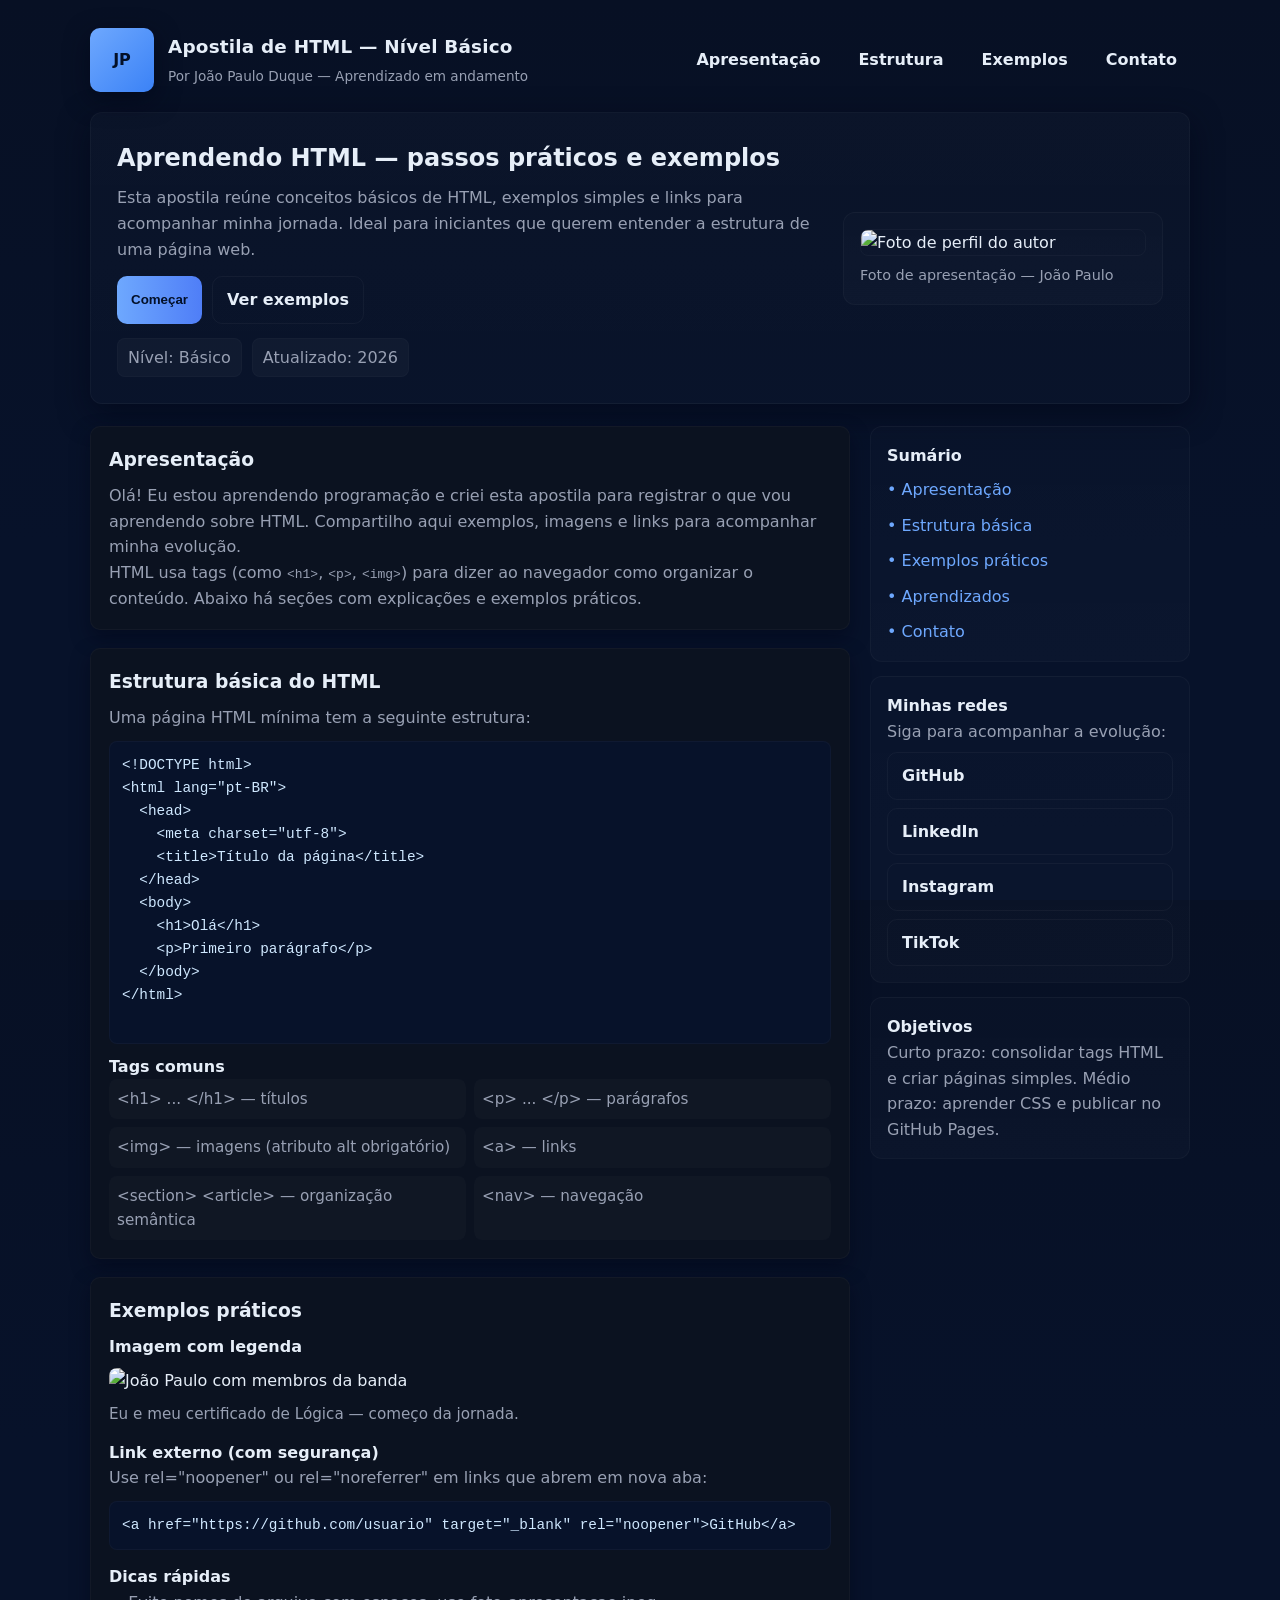
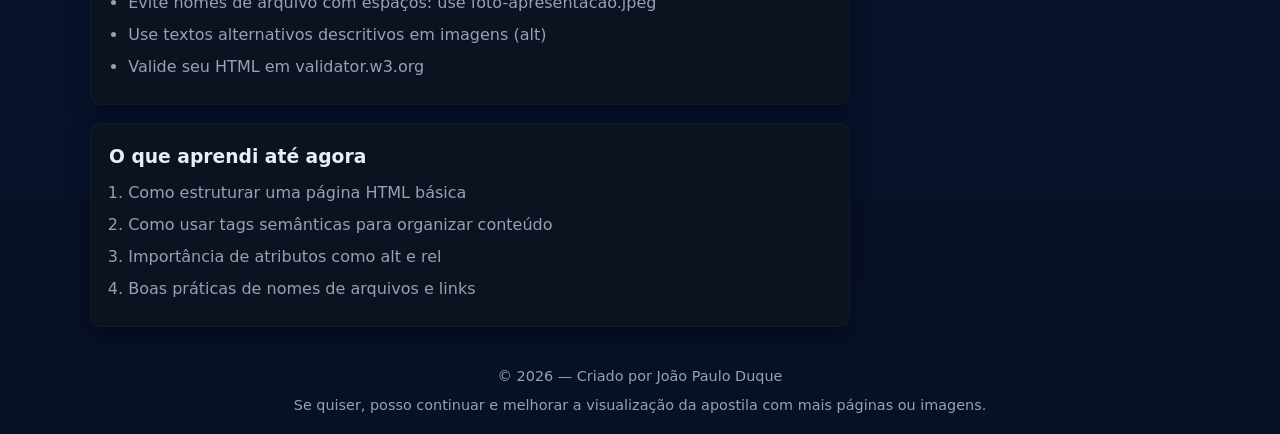
==== commit ee9dfebb: "Atualiza a página da apostila para versão com CSS moderno" ====
--- a/index.html
+++ b/index.html
@@ -1,293 +1,311 @@
 <!DOCTYPE html>
 <html lang="pt-BR">
-  <head>
-    <meta charset="UTF-8" />
-    <meta name="viewport" content="width=device-width, initial-scale=1.0" />
-    <meta
-      name="description"
-      content="Meu estúdio de música — jornada, composição, arte e evolução musical."
-    />
-    <meta property="og:title" content="Meu Estúdio de Música | Toru" />
-    <meta
-      property="og:description"
-      content="Siga a minha jornada de estudos, criação e evolução no universo da música."
-    />
-    <meta property="og:type" content="website" />
-    <title>Meu Estúdio de Música | Toru</title>
-    <link rel="preconnect" href="https://fonts.googleapis.com" />
-    <link rel="preconnect" href="https://fonts.gstatic.com" crossorigin />
-    <link
-      href="https://fonts.googleapis.com/css2?family=Inter:wght@400;500;600;700;800&display=swap"
-      rel="stylesheet"
-    />
-    <link rel="stylesheet" href="assets/css/style.css" />
-  </head>
-  <body>
-    <header class="site-header">
-      <div class="container nav">
-        <div class="brand" aria-label="Meu Estúdio">
-          <span class="brand-mark">T</span>
-          <span>Meu Estúdio</span>
-        </div>
-
-        <nav class="menu" aria-label="Menu principal">
-          <a href="#sobre">Sobre</a>
-          <a href="#historia">História</a>
-          <a href="#links">Redes</a>
-          <a href="#galeria">Galeria</a>
-          <a href="#contato">Contato</a>
-        </nav>
+<head>
+  <meta charset="utf-8" />
+  <meta name="viewport" content="width=device-width,initial-scale=1" />
+  <title>Apostila de HTML — Nível Básico | João Paulo Duque</title>
+  <meta name="description" content="Apostila básica de HTML criada por João Paulo Duque. Conceitos, exemplos e links." />
+
+  <style>
+    :root {
+      --bg: #0f1724;
+      --card: #0b1220;
+      --muted: #98a0b3;
+      --text: #e6eef8;
+      --accent: #6ea8fe;
+      --glass: rgba(255,255,255,0.04);
+      --radius: 12px;
+      --max-width: 1100px;
+      --shadow: 0 8px 24px rgba(2,6,23,0.6);
+    }
+
+    * { box-sizing: border-box; margin: 0; padding: 0; }
+    html, body { height: 100%; }
+    body {
+      font-family: Inter, system-ui, -apple-system, "Segoe UI", Roboto, "Helvetica Neue", Arial;
+      background: linear-gradient(180deg, #071024 0%, #07122a 60%);
+      color: var(--text);
+      line-height: 1.6;
+      padding: 28px 20px;
+      display: flex;
+      justify-content: center;
+    }
+
+    .container { width: 100%; max-width: var(--max-width); }
+
+    header.site-header {
+      display: flex;
+      gap: 18px;
+      align-items: center;
+      justify-content: space-between;
+      margin-bottom: 20px;
+    }
+
+    .brand {
+      display: flex;
+      gap: 14px;
+      align-items: center;
+    }
+
+    .logo {
+      width: 64px; height: 64px; border-radius: 10px;
+      background: linear-gradient(135deg, var(--accent), #3b82f6);
+      display: flex; align-items: center; justify-content: center;
+      font-weight: 700; color: #031028; box-shadow: var(--shadow); flex-shrink: 0;
+    }
+
+    .brand h1 {
+      font-size: 1.15rem;
+      letter-spacing: 0.2px;
+    }
+    .brand p {
+      font-size: 0.85rem;
+      color: var(--muted);
+      margin-top: 4px;
+    }
+
+    nav.topnav {
+      display: flex; gap: 12px; align-items: center;
+    }
+    nav.topnav a {
+      color: var(--text); text-decoration: none; padding: 8px 12px; border-radius: 10px;
+      font-weight: 600; background: transparent; border: 1px solid transparent;
+    }
+    nav.topnav a:hover {
+      background: var(--glass); border-color: rgba(255,255,255,0.04);
+    }
+
+    .hero {
+      background: linear-gradient(180deg, rgba(255,255,255,0.02), rgba(255,255,255,0.01));
+      border-radius: var(--radius);
+      padding: 26px;
+      display: grid;
+      grid-template-columns: 1fr 320px;
+      gap: 22px;
+      align-items: center;
+      box-shadow: 0 10px 30px rgba(2,6,23,0.6);
+      margin-bottom: 22px;
+      border: 1px solid rgba(255,255,255,0.03);
+    }
+
+    .hero h2 { font-size: 1.5rem; margin-bottom: 8px; }
+    .hero p.lead { color: var(--muted); margin-bottom: 14px; }
+
+    .cta-group { display: flex; gap: 10px; flex-wrap: wrap; }
+    .btn {
+      padding: 10px 14px; border-radius: 10px; font-weight: 700; border: none; cursor: pointer; text-decoration: none; display: inline-block;
+    }
+    .btn-primary {
+      background: linear-gradient(90deg, var(--accent), #4f7ef7); color: #031028;
+    }
+    .btn-outline {
+      background: transparent; border: 1px solid rgba(255,255,255,0.04); color: var(--text);
+    }
+
+    .card {
+      background: linear-gradient(180deg, rgba(255,255,255,0.01), rgba(255,255,255,0.02));
+      border-radius: 12px; padding: 16px; border: 1px solid rgba(255,255,255,0.03);
+    }
+
+    main {
+      display: grid;
+      grid-template-columns: 1fr 320px;
+      gap: 20px;
+    }
+
+    article {
+      display: flex; flex-direction: column; gap: 18px;
+    }
+
+    section.panel {
+      background: var(--card);
+      padding: 18px; border-radius: 10px; border: 1px solid rgba(255,255,255,0.03);
+      box-shadow: 0 8px 18px rgba(2,6,23,0.5);
+    }
+
+    h3 { margin-bottom: 8px; }
+    p { color: var(--muted); }
+    ul, ol { padding-left: 1.2rem; color: var(--muted); }
+    li { margin-bottom: 0.4rem; }
+
+    .toc { display: flex; flex-direction: column; gap: 10px; margin-top: 8px; }
+    .toc a { color: var(--accent); text-decoration: none; }
+
+    pre.code {
+      background: #07122a; padding: 12px; border-radius: 8px; overflow: auto; border: 1px solid rgba(255,255,255,0.03);
+      color: #cfe8ff; font-family: ui-monospace, SFMono-Regular, Menlo, Monaco, Roboto Mono, monospace; font-size: 0.9rem;
+      margin: 10px 0;
+    }
+
+    figure { margin: 0; }
+    img.hero-img { width: 100%; border-radius: 8px; display: block; border: 1px solid rgba(255,255,255,0.03); }
+
+    aside.side { display: flex; flex-direction: column; gap: 14px; align-self: start; }
+
+    .meta { display: flex; gap: 10px; align-items: center; color: var(--muted); flex-wrap: wrap; }
+    .meta .badge { background: rgba(255,255,255,0.03); padding: 6px 10px; border-radius: 8px; border: 1px solid rgba(255,255,255,0.02); }
+
+    ul.features { list-style: none; padding-left: 0; display: grid; grid-template-columns: repeat(2, 1fr); gap: 8px; }
+    li.feature { background: rgba(255,255,255,0.02); padding: 8px; border-radius: 8px; color: var(--muted); font-size: 0.95rem; margin: 0; }
+
+    footer.site-footer { margin-top: 20px; text-align: center; color: var(--muted); font-size: 0.9rem; padding: 18px 6px; }
+
+    @media (max-width: 1000px) {
+      .hero { grid-template-columns: 1fr; }
+      main { grid-template-columns: 1fr; }
+      nav.topnav { display: none; }
+    }
+
+    @media (max-width: 520px) {
+      .brand h1 { font-size: 1rem; }
+      .logo { width: 52px; height: 52px; }
+    }
+  </style>
+</head>
+<body>
+  <div class="container" role="document" aria-labelledby="titulo-apostila">
+    <header class="site-header" role="banner">
+      <div class="brand" aria-hidden="false">
+        <div class="logo">JP</div>
+        <div>
+          <h1 id="titulo-apostila">Apostila de HTML — Nível Básico</h1>
+          <p>Por João Paulo Duque — Aprendizado em andamento</p>
+        </div>
       </div>
+
+      <nav class="topnav" aria-label="Navegação principal">
+        <a href="#apresentacao">Apresentação</a>
+        <a href="#estrutra">Estrutura</a>
+        <a href="#exemplos">Exemplos</a>
+        <a href="#contato">Contato</a>
+      </nav>
     </header>
 
+    <section class="hero" aria-labelledby="hero-title">
+      <div>
+        <h2 id="hero-title">Aprendendo HTML — passos práticos e exemplos</h2>
+        <p class="lead">Esta apostila reúne conceitos básicos de HTML, exemplos simples e links para acompanhar minha jornada. Ideal para iniciantes que querem entender a estrutura de uma página web.</p>
+
+        <div class="cta-group">
+          <button class="btn btn-primary" onclick="document.getElementById('estrutra').scrollIntoView({behavior:'smooth'})">Começar</button>
+          <a class="btn btn-outline" href="#exemplos">Ver exemplos</a>
+        </div>
+
+        <div style="margin-top:14px" class="meta">
+          <span class="badge">Nível: Básico</span>
+          <span class="badge">Atualizado: 2026</span>
+        </div>
+      </div>
+
+      <div class="card" aria-hidden="true">
+        <img src="foto-apresentacao.jpeg" alt="Foto de perfil do autor" class="hero-img" />
+        <figcaption style="color:var(--muted);font-size:0.9rem;margin-top:8px">Foto de apresentação — João Paulo</figcaption>
+      </div>
+    </section>
+
     <main>
-      <section class="hero">
-        <div class="container hero-inner">
-          <div class="hero-copy">
-            <p class="eyebrow">Olá, que bom te ver por aqui!</p>
-            <h1>Meu estúdio de música</h1>
-            <p class="lead">
-              Sinta-se em casa e acompanhe a minha jornada de estudos, evolução e amor pela música.
-            </p>
-
-            <div class="hero-actions">
-              <a class="button primary" href="#sobre">Conhecer mais</a>
-              <a class="button secondary" href="#links">Me acompanhe</a>
-            </div>
+      <article>
+        <section id="apresentacao" class="panel" aria-labelledby="apresentacao-title">
+          <h3 id="apresentacao-title">Apresentação</h3>
+          <p>Olá! Eu estou aprendendo programação e criei esta apostila para registrar o que vou aprendendo sobre HTML. Compartilho aqui exemplos, imagens e links para acompanhar minha evolução.</p>
+          <p>HTML usa tags (como <code>&lt;h1&gt;</code>, <code>&lt;p&gt;</code>, <code>&lt;img&gt;</code>) para dizer ao navegador como organizar o conteúdo. Abaixo há seções com explicações e exemplos práticos.</p>
+        </section>
+
+        <section id="estrutra" class="panel" aria-labelledby="estrutura-title">
+          <h3 id="estrutura-title">Estrutura básica do HTML</h3>
+          <p>Uma página HTML mínima tem a seguinte estrutura:</p>
+
+          <pre class="code" aria-label="Exemplo de estrutura HTML">
+&lt;!DOCTYPE html&gt;
+&lt;html lang="pt-BR"&gt;
+  &lt;head&gt;
+    &lt;meta charset="utf-8"&gt;
+    &lt;title&gt;Título da página&lt;/title&gt;
+  &lt;/head&gt;
+  &lt;body&gt;
+    &lt;h1&gt;Olá&lt;/h1&gt;
+    &lt;p&gt;Primeiro parágrafo&lt;/p&gt;
+  &lt;/body&gt;
+&lt;/html&gt;
+          </pre>
+
+          <h4>Tags comuns</h4>
+          <ul class="features" aria-hidden="false">
+            <li class="feature">&lt;h1&gt; ... &lt;/h1&gt; — títulos</li>
+            <li class="feature">&lt;p&gt; ... &lt;/p&gt; — parágrafos</li>
+            <li class="feature">&lt;img&gt; — imagens (atributo alt obrigatório)</li>
+            <li class="feature">&lt;a&gt; — links</li>
+            <li class="feature">&lt;section&gt; &lt;article&gt; — organização semântica</li>
+            <li class="feature">&lt;nav&gt; — navegação</li>
+          </ul>
+        </section>
+
+        <section id="exemplos" class="panel" aria-labelledby="exemplos-title">
+          <h3 id="exemplos-title">Exemplos práticos</h3>
+
+          <h4>Imagem com legenda</h4>
+          <figure style="margin-top:8px">
+            <img src="foto-banda.jpg" alt="João Paulo com membros da banda" style="width:100%;border-radius:8px" />
+            <figcaption style="color:var(--muted);font-size:0.95rem;margin-top:8px">Eu e meu certificado de Lógica — começo da jornada.</figcaption>
+          </figure>
+
+          <h4 style="margin-top:14px">Link externo (com segurança)</h4>
+          <p>Use rel="noopener" ou rel="noreferrer" em links que abrem em nova aba:</p>
+          <pre class="code">&lt;a href="https://github.com/usuario" target="_blank" rel="noopener"&gt;GitHub&lt;/a&gt;</pre>
+
+          <h4 style="margin-top:14px">Dicas rápidas</h4>
+          <ul>
+            <li>Evite nomes de arquivo com espaços: use foto-apresentacao.jpeg</li>
+            <li>Use textos alternativos descritivos em imagens (alt)</li>
+            <li>Valide seu HTML em validator.w3.org</li>
+          </ul>
+        </section>
+
+        <section id="aprendizados" class="panel" aria-labelledby="aprendizados-title">
+          <h3 id="aprendizados-title">O que aprendi até agora</h3>
+          <ol>
+            <li>Como estruturar uma página HTML básica</li>
+            <li>Como usar tags semânticas para organizar conteúdo</li>
+            <li>Importância de atributos como alt e rel</li>
+            <li>Boas práticas de nomes de arquivos e links</li>
+          </ol>
+        </section>
+      </article>
+
+      <aside class="side" aria-labelledby="barra-lateral">
+        <div class="card panel" id="barra-lateral" role="complementary">
+          <h4>Sumário</h4>
+          <nav class="toc" aria-label="Sumário da apostila">
+            <a href="#apresentacao">• Apresentação</a>
+            <a href="#estrutra">• Estrutura básica</a>
+            <a href="#exemplos">• Exemplos práticos</a>
+            <a href="#aprendizados">• Aprendizados</a>
+            <a href="#contato">• Contato</a>
+          </nav>
+        </div>
+
+        <div class="card panel">
+          <h4>Minhas redes</h4>
+          <p style="color:var(--muted)">Siga para acompanhar a evolução:</p>
+          <div style="display:flex;flex-direction:column;gap:8px;margin-top:8px">
+            <a class="btn btn-outline" href="https://github.com/duquejoaopaulo1-afk" target="_blank" rel="noopener">GitHub</a>
+            <a class="btn btn-outline" href="https://www.linkedin.com/feed/" target="_blank" rel="noopener">LinkedIn</a>
+            <a class="btn btn-outline" href="https://www.instagram.com/joaopaulo.duque/" target="_blank" rel="noopener">Instagram</a>
+            <a class="btn btn-outline" href="https://www.tiktok.com/@joaopaulo" target="_blank" rel="noopener">TikTok</a>
           </div>
-
-          <div class="hero-card" aria-label="Perfil do artista">
-            <div class="avatar">T</div>
-            <p class="card-name">João Paulo “Toru”</p>
-            <p class="card-role">Músico • Estudante • Criador</p>
-          </div>
-        </div>
-      </section>
-
-      <section class="section stats-bar">
-        <div class="container stats-grid">
-          <div class="stat-item">
-            <strong>+10</strong>
-            <span>anos de paixão pela música</span>
-          </div>
-          <div class="stat-item">
-            <strong>2018</strong>
-            <span>ano da virada criativa</span>
-          </div>
-          <div class="stat-item">
-            <strong>3+</strong>
-            <span>projetos em movimento</span>
-          </div>
-          <div class="stat-item">
-            <strong>Live</strong>
-            <span>arte, estudo e dedicação</span>
-          </div>
-        </div>
-      </section>
-
-      <section id="sobre" class="section">
-        <div class="container">
-          <div class="section-heading">
-            <p class="eyebrow">Apresentação</p>
-            <h2>Permita-me apresentar-me</h2>
-          </div>
-
-          <div class="about-grid">
-            <div class="about-text">
-              <p>
-                Espero que vocês gostem de música, assim como eu, e estejam prontos para acompanhar
-                a rotina de um músico que ama aprender, criar e evoluir todos os dias.
-              </p>
-              <p>
-                Sou o <strong>João Paulo</strong>, mas pode me chamar de <strong>Toru</strong>.
-                Hoje, sigo com meu caminho de estudo, composição e descoberta musical.
-              </p>
-              <p>
-                Além de estudar, também componho músicas autorais com amigos e colegas, e isso tem
-                sido uma parte importante da minha trajetória.
-              </p>
-            </div>
-
-            <aside class="quote-card">
-              <p>“A música é uma forma de vida, de expressão e de evolução constante.”</p>
-            </aside>
-          </div>
-        </div>
-      </section>
-
-      <section id="historia" class="section alt">
-        <div class="container">
-          <div class="section-heading">
-            <p class="eyebrow">Minha história</p>
-            <h2>Como me tornei músico?</h2>
-          </div>
-
-          <div class="timeline">
-            <article class="timeline-item">
-              <span class="year">Infância</span>
-              <div>
-                <h3>O começo da paixão</h3>
-                <p>
-                  Desde pequeno, ouvi música em casa e fui influenciado por sons e artistas de vários
-                  estilos. Foi nessa fase que a vontade de aprender e criar começou a se formar.
-                </p>
-              </div>
-            </article>
-
-            <article class="timeline-item">
-              <span class="year">Adolescência</span>
-              <div>
-                <h3>Explorando instrumentos e estudos</h3>
-                <p>
-                  Comecei a conhecer estilos diferentes, nos quais fui me apaixonando cada vez mais.
-                  Foi aí que comecei a tocar violão e a aprender cifras, tablaturas e partituras.
-                </p>
-              </div>
-            </article>
-
-            <article class="timeline-item">
-              <span class="year">2018</span>
-              <div>
-                <h3>O meu lado criativo</h3>
-                <p>
-                  Depois de muito estudo e dedicação, surgiu o momento de mostrar meu lado criativo e
-                  começar a produzir música de forma mais consciente e autêntica.
-                </p>
-              </div>
-            </article>
-
-            <article class="timeline-item">
-              <span class="year">Hoje</span>
-              <div>
-                <h3>Continuando a evoluir</h3>
-                <p>
-                  A pandemia trouxe pausa e reflexão, mas também me motivou ainda mais a seguir em
-                  frente. Hoje, sigo aprendendo, compondo e vivendo a música com intensidade.
-                </p>
-              </div>
-            </article>
-          </div>
-        </div>
-      </section>
-
-      <section class="section">
-        <div class="container">
-          <div class="section-heading">
-            <p class="eyebrow">A banda</p>
-            <h2>Uma jornada coletiva</h2>
-          </div>
-
-          <div class="band-box">
-            <p>
-              Em um momento importante, eu e meus amigos decidimos nos reunir para trocar ideias,
-              criar novas composições e pensar em um nome para a banda. A partir daí, começamos a
-              construir algo com energia, amizade e identidade musical.
-            </p>
-            <ul>
-              <li>Trabalho coletivo e criativo</li>
-              <li>Fé, alegria e emoção nas composições</li>
-              <li>Histórias sobre relacionamento, vida e inspiração</li>
-            </ul>
-          </div>
-        </div>
-      </section>
-
-      <section class="section alt music-highlights">
-        <div class="container">
-          <div class="section-heading">
-            <p class="eyebrow">O caminho</p>
-            <h2>Trabalho, arte e dedicação</h2>
-          </div>
-
-          <div class="feature-grid">
-            <article class="feature-card">
-              <h3>Estudo</h3>
-              <p>Aprender todos os dias, evoluir com disciplina e transformar cada experiência em música.</p>
-            </article>
-            <article class="feature-card">
-              <h3>Composição</h3>
-              <p>Escrever letras, criar melodias e dar vida a ideias que nascem do coração.</p>
-            </article>
-            <article class="feature-card">
-              <h3>Performance</h3>
-              <p>Compartilhar arte com autenticidade, emoção e presença em cada momento.</p>
-            </article>
-          </div>
-        </div>
-      </section>
-
-      <section id="links" class="section alt">
-        <div class="container">
-          <div class="section-heading">
-            <p class="eyebrow">Conecte-se</p>
-            <h2>Minhas redes e links</h2>
-          </div>
-
-          <div class="links-grid">
-            <a href="https://github.com/duquejoaopaulo1-afk" target="_blank" rel="noreferrer">GitHub</a>
-            <a href="https://www.linkedin.com/in/joaopaulo-duque/" target="_blank" rel="noreferrer">LinkedIn</a>
-            <a href="https://www.instagram.com/joaapauloduque/" target="_blank" rel="noreferrer">Instagram</a>
-            <a href="https://www.tiktok.com/@joaapaulo" target="_blank" rel="noreferrer">TikTok</a>
-          </div>
-
-          <div class="share-row">
-            <button class="button secondary" id="share-btn" type="button">Compartilhar</button>
-            <a id="share-wa" class="button share-button whatsapp" href="#">WhatsApp</a>
-            <a id="share-fb" class="button share-button facebook" href="#">Facebook</a>
-            <a id="share-tw" class="button share-button twitter" href="#">Twitter</a>
-            <a id="share-mail" class="button share-button email" href="#">Email</a>
-          </div>
-        </div>
-      </section>
-
-      <section id="galeria" class="section">
-        <div class="container">
-          <div class="section-heading">
-            <p class="eyebrow">Memórias</p>
-            <h2>Galeria</h2>
-          </div>
-
-          <div class="gallery-grid">
-            <figure class="gallery-card">
-              <img src="https://github.com/user-attachments/assets/0b8caa71-982d-4feb-8ab1-da88f326a6c2" alt="joao paulo" />
-              <figcaption>João Paulo</figcaption>
-            </figure>
-
-            <figure class="gallery-card">
-              <img src="https://github.com/user-attachments/assets/d04df201-d82c-4aa9-9461-e10ccb9e877c" alt="joao paulo e alexandre" />
-              <figcaption>João Paulo e Alexandre</figcaption>
-            </figure>
-
-            <figure class="gallery-card">
-              <img src="https://github.com/user-attachments/assets/8ba1a1e7-f4cd-4da5-a64c-7c4c21585a34" alt="joao paulo e jorge" />
-              <figcaption>João Paulo e Jorge</figcaption>
-            </figure>
-
-            <figure class="gallery-card">
-              <img src="https://github.com/user-attachments/assets/88a6ab3c-f94e-4187-83a1-74d04a78eded" alt="sword black angel" />
-              <figcaption>Sword Black Angel</figcaption>
-            </figure>
-
-            <figure class="gallery-card">
-              <img src="https://github.com/user-attachments/assets/a6f2dd99-1da4-4b26-a3f0-79523c0e5207" alt="IMG-2026" />
-              <figcaption>Momentos</figcaption>
-            </figure>
-
-            <figure class="gallery-card">
-              <img src="https://github.com/user-attachments/assets/7690d18e-a664-4a50-bba6-f2391511fd64" alt="FB imagem" />
-              <figcaption>Foto antiga</figcaption>
-            </figure>
-          </div>
-        </div>
-      </section>
+        </div>
+
+        <div class="card panel">
+          <h4>Objetivos</h4>
+          <p style="color:var(--muted)">Curto prazo: consolidar tags HTML e criar páginas simples. Médio prazo: aprender CSS e publicar no GitHub Pages.</p>
+        </div>
+      </aside>
     </main>
 
-    <footer id="contato" class="site-footer">
-      <div class="container footer-inner">
-        <p>© <span id="year"></span> — Criado por João Paulo Duque</p>
-      </div>
+    <footer class="site-footer" id="contato" role="contentinfo">
+      <p>&copy; 2026 — Criado por João Paulo Duque</p>
+      <p style="color:var(--muted);font-size:0.9rem;margin-top:6px">Se quiser, posso continuar e melhorar a visualização da apostila com mais páginas ou imagens.</p>
     </footer>
-
-    <script src="assets/js/script.js"></script>
-  </body>
+  </div>
+</body>
 </html>
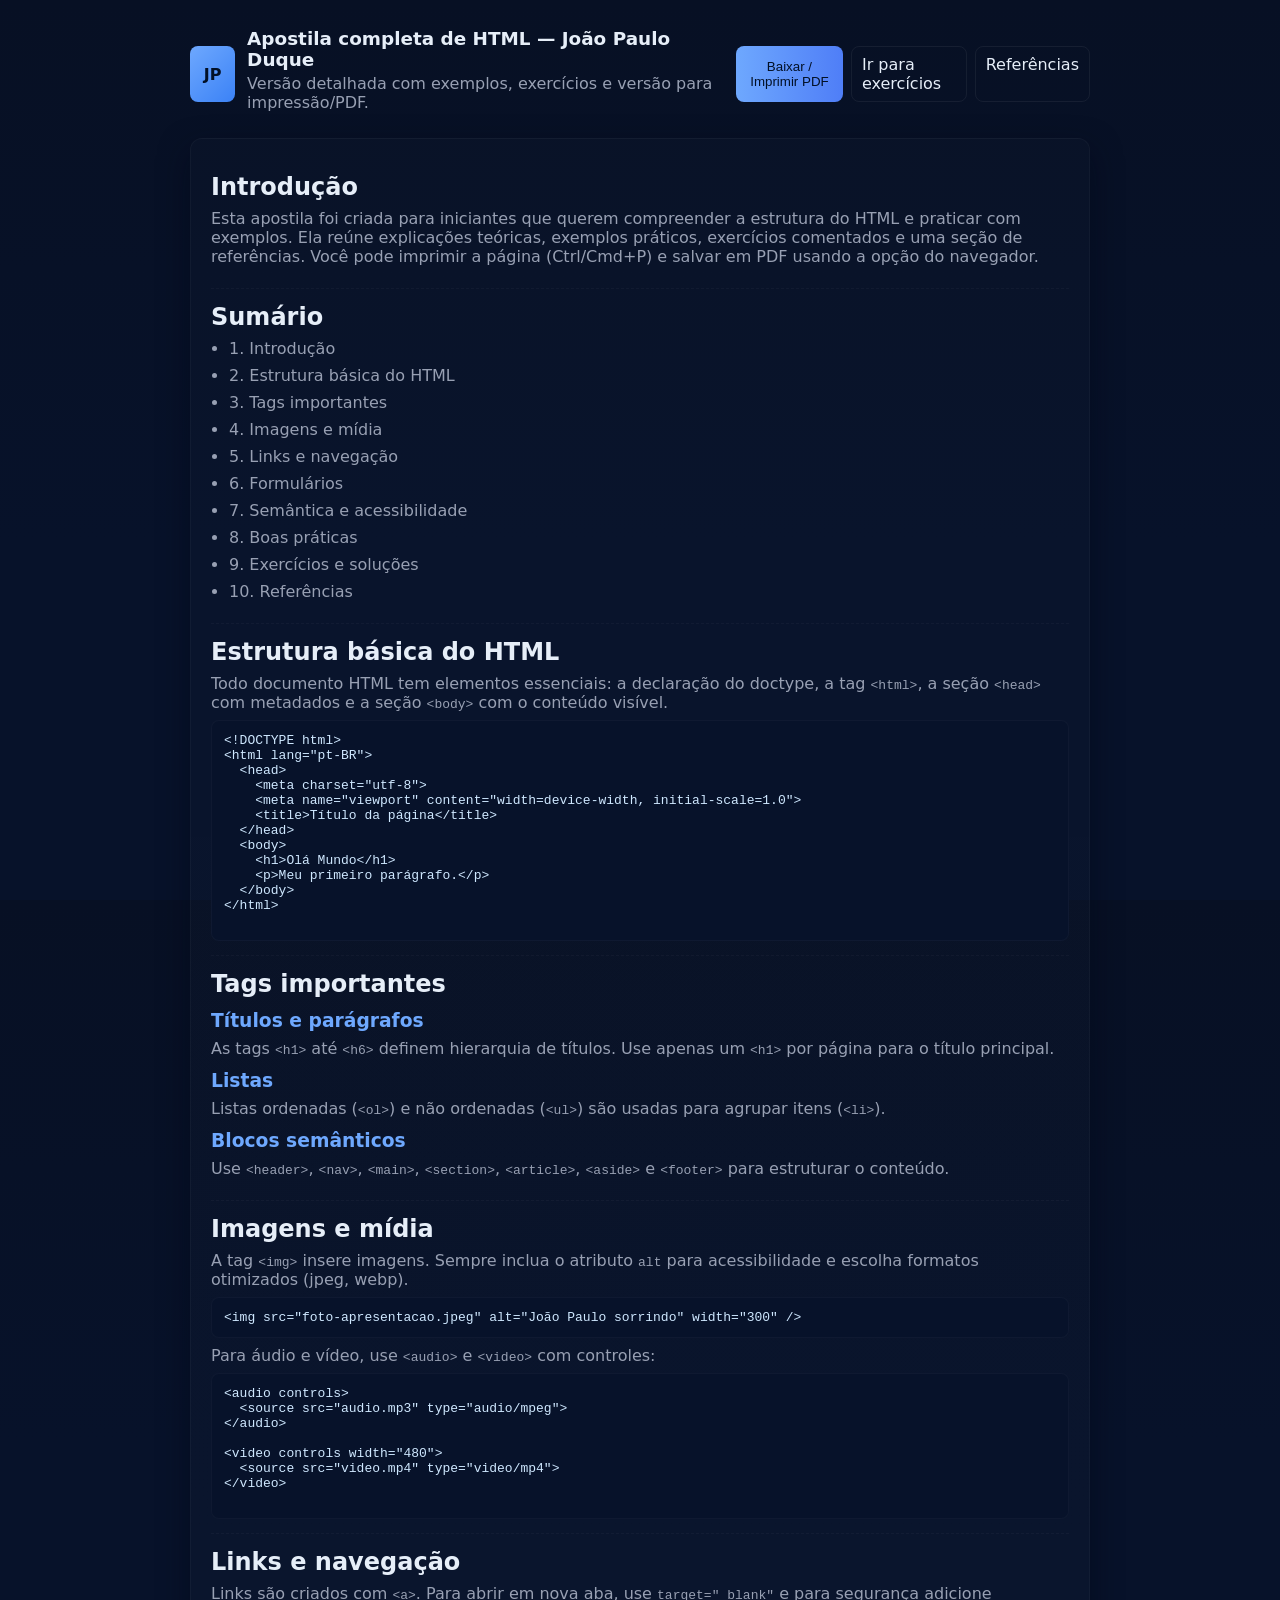
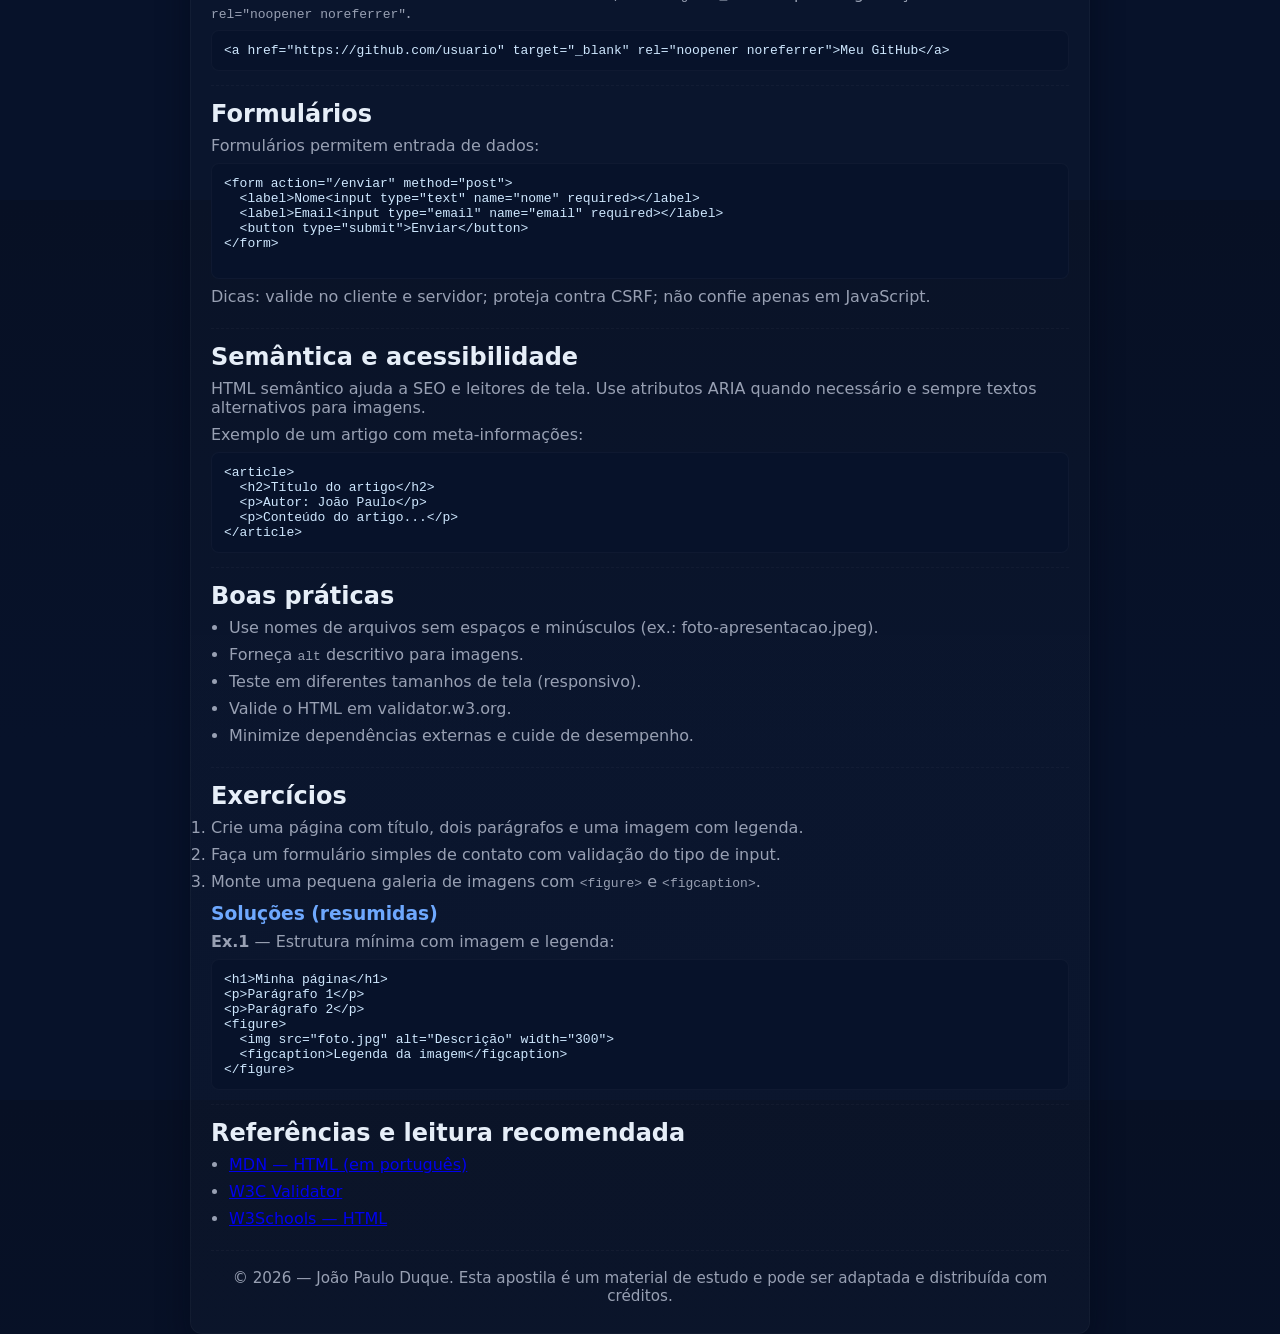
==== commit 11567f26: "Add printable PDF-friendly detailed apostila (expanded content, print CSS, print button)" ====
--- a/index.html
+++ b/index.html
@@ -3,309 +3,241 @@
 <head>
   <meta charset="utf-8" />
   <meta name="viewport" content="width=device-width,initial-scale=1" />
-  <title>Apostila de HTML — Nível Básico | João Paulo Duque</title>
-  <meta name="description" content="Apostila básica de HTML criada por João Paulo Duque. Conceitos, exemplos e links." />
+  <title>Apostila de HTML — Versão Completa | João Paulo Duque</title>
+  <meta name="description" content="Apostila completa de HTML criada por João Paulo Duque. Conteúdo didático, exemplos, exercícios e versão para impressão/PDF." />
 
   <style>
-    :root {
-      --bg: #0f1724;
-      --card: #0b1220;
-      --muted: #98a0b3;
-      --text: #e6eef8;
-      --accent: #6ea8fe;
-      --glass: rgba(255,255,255,0.04);
-      --radius: 12px;
-      --max-width: 1100px;
-      --shadow: 0 8px 24px rgba(2,6,23,0.6);
-    }
-
-    * { box-sizing: border-box; margin: 0; padding: 0; }
-    html, body { height: 100%; }
-    body {
-      font-family: Inter, system-ui, -apple-system, "Segoe UI", Roboto, "Helvetica Neue", Arial;
-      background: linear-gradient(180deg, #071024 0%, #07122a 60%);
-      color: var(--text);
-      line-height: 1.6;
-      padding: 28px 20px;
-      display: flex;
-      justify-content: center;
-    }
-
-    .container { width: 100%; max-width: var(--max-width); }
-
-    header.site-header {
-      display: flex;
-      gap: 18px;
-      align-items: center;
-      justify-content: space-between;
-      margin-bottom: 20px;
-    }
-
-    .brand {
-      display: flex;
-      gap: 14px;
-      align-items: center;
-    }
-
-    .logo {
-      width: 64px; height: 64px; border-radius: 10px;
-      background: linear-gradient(135deg, var(--accent), #3b82f6);
-      display: flex; align-items: center; justify-content: center;
-      font-weight: 700; color: #031028; box-shadow: var(--shadow); flex-shrink: 0;
-    }
-
-    .brand h1 {
-      font-size: 1.15rem;
-      letter-spacing: 0.2px;
-    }
-    .brand p {
-      font-size: 0.85rem;
-      color: var(--muted);
-      margin-top: 4px;
-    }
-
-    nav.topnav {
-      display: flex; gap: 12px; align-items: center;
-    }
-    nav.topnav a {
-      color: var(--text); text-decoration: none; padding: 8px 12px; border-radius: 10px;
-      font-weight: 600; background: transparent; border: 1px solid transparent;
-    }
-    nav.topnav a:hover {
-      background: var(--glass); border-color: rgba(255,255,255,0.04);
-    }
-
-    .hero {
-      background: linear-gradient(180deg, rgba(255,255,255,0.02), rgba(255,255,255,0.01));
-      border-radius: var(--radius);
-      padding: 26px;
-      display: grid;
-      grid-template-columns: 1fr 320px;
-      gap: 22px;
-      align-items: center;
-      box-shadow: 0 10px 30px rgba(2,6,23,0.6);
-      margin-bottom: 22px;
-      border: 1px solid rgba(255,255,255,0.03);
-    }
-
-    .hero h2 { font-size: 1.5rem; margin-bottom: 8px; }
-    .hero p.lead { color: var(--muted); margin-bottom: 14px; }
-
-    .cta-group { display: flex; gap: 10px; flex-wrap: wrap; }
-    .btn {
-      padding: 10px 14px; border-radius: 10px; font-weight: 700; border: none; cursor: pointer; text-decoration: none; display: inline-block;
-    }
-    .btn-primary {
-      background: linear-gradient(90deg, var(--accent), #4f7ef7); color: #031028;
-    }
-    .btn-outline {
-      background: transparent; border: 1px solid rgba(255,255,255,0.04); color: var(--text);
-    }
-
-    .card {
-      background: linear-gradient(180deg, rgba(255,255,255,0.01), rgba(255,255,255,0.02));
-      border-radius: 12px; padding: 16px; border: 1px solid rgba(255,255,255,0.03);
-    }
-
-    main {
-      display: grid;
-      grid-template-columns: 1fr 320px;
-      gap: 20px;
-    }
-
-    article {
-      display: flex; flex-direction: column; gap: 18px;
-    }
-
-    section.panel {
-      background: var(--card);
-      padding: 18px; border-radius: 10px; border: 1px solid rgba(255,255,255,0.03);
-      box-shadow: 0 8px 18px rgba(2,6,23,0.5);
-    }
-
-    h3 { margin-bottom: 8px; }
-    p { color: var(--muted); }
-    ul, ol { padding-left: 1.2rem; color: var(--muted); }
-    li { margin-bottom: 0.4rem; }
-
-    .toc { display: flex; flex-direction: column; gap: 10px; margin-top: 8px; }
-    .toc a { color: var(--accent); text-decoration: none; }
-
-    pre.code {
-      background: #07122a; padding: 12px; border-radius: 8px; overflow: auto; border: 1px solid rgba(255,255,255,0.03);
-      color: #cfe8ff; font-family: ui-monospace, SFMono-Regular, Menlo, Monaco, Roboto Mono, monospace; font-size: 0.9rem;
-      margin: 10px 0;
-    }
-
-    figure { margin: 0; }
-    img.hero-img { width: 100%; border-radius: 8px; display: block; border: 1px solid rgba(255,255,255,0.03); }
-
-    aside.side { display: flex; flex-direction: column; gap: 14px; align-self: start; }
-
-    .meta { display: flex; gap: 10px; align-items: center; color: var(--muted); flex-wrap: wrap; }
-    .meta .badge { background: rgba(255,255,255,0.03); padding: 6px 10px; border-radius: 8px; border: 1px solid rgba(255,255,255,0.02); }
-
-    ul.features { list-style: none; padding-left: 0; display: grid; grid-template-columns: repeat(2, 1fr); gap: 8px; }
-    li.feature { background: rgba(255,255,255,0.02); padding: 8px; border-radius: 8px; color: var(--muted); font-size: 0.95rem; margin: 0; }
-
-    footer.site-footer { margin-top: 20px; text-align: center; color: var(--muted); font-size: 0.9rem; padding: 18px 6px; }
-
-    @media (max-width: 1000px) {
-      .hero { grid-template-columns: 1fr; }
-      main { grid-template-columns: 1fr; }
-      nav.topnav { display: none; }
-    }
-
-    @media (max-width: 520px) {
-      .brand h1 { font-size: 1rem; }
-      .logo { width: 52px; height: 52px; }
-    }
+    :root{
+      --bg:#0f1724; --card:#0b1220; --muted:#98a0b3; --text:#e6eef8; --accent:#6ea8fe;
+      --paper-bg:#ffffff; --paper-text:#0b1220;
+      --max-width:900px; --radius:10px;
+    }
+
+    *{box-sizing:border-box;margin:0;padding:0}
+    html,body{height:100%}
+    body{
+      font-family: Inter, system-ui, -apple-system, "Segoe UI", Roboto, Arial;
+      background: linear-gradient(180deg,#071024 0%,#07122a 60%);
+      color:var(--text); padding:28px 18px; display:flex; justify-content:center;
+    }
+
+    .container{width:100%;max-width:var(--max-width)}
+    header{display:flex;justify-content:space-between;align-items:center;gap:12px;margin-bottom:18px}
+    .brand{display:flex;gap:12px;align-items:center}
+    .logo{width:56px;height:56px;border-radius:8px;background:linear-gradient(135deg,var(--accent),#3b82f6);display:flex;align-items:center;justify-content:center;color:#021026;font-weight:800}
+    h1{font-size:1.15rem}
+    p.lead{color:var(--muted);margin-top:4px}
+
+    .tools{display:flex;gap:8px}
+    .btn{background:transparent;border:1px solid rgba(255,255,255,0.06);color:var(--text);padding:8px 10px;border-radius:8px;text-decoration:none;cursor:pointer}
+    .btn.primary{background:linear-gradient(90deg,var(--accent),#4f7ef7);color:#021026;border:none}
+
+    /* Layout */
+    main{background:linear-gradient(180deg,rgba(255,255,255,0.01),rgba(255,255,255,0.02));padding:20px;border-radius:12px;border:1px solid rgba(255,255,255,0.03);box-shadow:0 12px 30px rgba(2,6,23,0.5)}
+
+    .chapter{background:transparent;padding:14px 0;border-bottom:1px dashed rgba(255,255,255,0.03)}
+    h2{color:var(--text);margin-bottom:8px}
+    h3{color:var(--accent);margin-top:12px}
+    p,li{color:var(--muted);margin:8px 0}
+    ul{margin-left:18px}
+
+    pre.code{background:#07122a;color:#cfe8ff;padding:12px;border-radius:8px;overflow:auto;border:1px solid rgba(255,255,255,0.03)}
+
+    footer{margin-top:18px;color:var(--muted);font-size:0.95rem;text-align:center}
+
+    /* Print styles (A4 friendly) */
+    @media print{
+      body{background:var(--paper-bg);color:var(--paper-text);padding:0}
+      .container{max-width:800px;margin:0 auto}
+      main{background:transparent;box-shadow:none;border:none;padding:0}
+      .logo{display:none}
+      .no-print{display:none}
+      a[href]:after{content:" (" attr(href) ")"}
+      pre.code{white-space:pre-wrap;word-break:break-word}
+      .chapter{page-break-inside:avoid}
+      footer{display:block;position:fixed;bottom:0;left:0;right:0;padding:8px 40px;background:transparent;color:#444}
+      @page{size:A4;margin:20mm}
+    }
+
+    /* Responsive */
+    @media (max-width:600px){.logo{width:48px;height:48px}.tools{flex-wrap:wrap}}
   </style>
+
+  <script>
+    function downloadPDF(){
+      // Trigger browser print dialog. User can choose "Save as PDF".
+      window.print();
+    }
+
+    // Small helper to expand/collapse examples
+    function toggle(id){
+      const el = document.getElementById(id);
+      if(!el) return;
+      el.style.display = el.style.display === 'none' ? 'block' : 'none';
+    }
+  </script>
 </head>
 <body>
-  <div class="container" role="document" aria-labelledby="titulo-apostila">
-    <header class="site-header" role="banner">
-      <div class="brand" aria-hidden="false">
+  <div class="container">
+    <header>
+      <div class="brand">
         <div class="logo">JP</div>
         <div>
-          <h1 id="titulo-apostila">Apostila de HTML — Nível Básico</h1>
-          <p>Por João Paulo Duque — Aprendizado em andamento</p>
+          <h1>Apostila completa de HTML — João Paulo Duque</h1>
+          <p class="lead">Versão detalhada com exemplos, exercícios e versão para impressão/PDF.</p>
         </div>
       </div>
 
-      <nav class="topnav" aria-label="Navegação principal">
-        <a href="#apresentacao">Apresentação</a>
-        <a href="#estrutra">Estrutura</a>
-        <a href="#exemplos">Exemplos</a>
-        <a href="#contato">Contato</a>
-      </nav>
+      <div class="tools no-print">
+        <button class="btn primary" onclick="downloadPDF()">Baixar / Imprimir PDF</button>
+        <a class="btn" href="#exercicios">Ir para exercícios</a>
+        <a class="btn" href="#referencias">Referências</a>
+      </div>
     </header>
 
-    <section class="hero" aria-labelledby="hero-title">
-      <div>
-        <h2 id="hero-title">Aprendendo HTML — passos práticos e exemplos</h2>
-        <p class="lead">Esta apostila reúne conceitos básicos de HTML, exemplos simples e links para acompanhar minha jornada. Ideal para iniciantes que querem entender a estrutura de uma página web.</p>
-
-        <div class="cta-group">
-          <button class="btn btn-primary" onclick="document.getElementById('estrutra').scrollIntoView({behavior:'smooth'})">Começar</button>
-          <a class="btn btn-outline" href="#exemplos">Ver exemplos</a>
-        </div>
-
-        <div style="margin-top:14px" class="meta">
-          <span class="badge">Nível: Básico</span>
-          <span class="badge">Atualizado: 2026</span>
-        </div>
-      </div>
-
-      <div class="card" aria-hidden="true">
-        <img src="foto-apresentacao.jpeg" alt="Foto de perfil do autor" class="hero-img" />
-        <figcaption style="color:var(--muted);font-size:0.9rem;margin-top:8px">Foto de apresentação — João Paulo</figcaption>
-      </div>
-    </section>
-
     <main>
-      <article>
-        <section id="apresentacao" class="panel" aria-labelledby="apresentacao-title">
-          <h3 id="apresentacao-title">Apresentação</h3>
-          <p>Olá! Eu estou aprendendo programação e criei esta apostila para registrar o que vou aprendendo sobre HTML. Compartilho aqui exemplos, imagens e links para acompanhar minha evolução.</p>
-          <p>HTML usa tags (como <code>&lt;h1&gt;</code>, <code>&lt;p&gt;</code>, <code>&lt;img&gt;</code>) para dizer ao navegador como organizar o conteúdo. Abaixo há seções com explicações e exemplos práticos.</p>
-        </section>
-
-        <section id="estrutra" class="panel" aria-labelledby="estrutura-title">
-          <h3 id="estrutura-title">Estrutura básica do HTML</h3>
-          <p>Uma página HTML mínima tem a seguinte estrutura:</p>
-
-          <pre class="code" aria-label="Exemplo de estrutura HTML">
-&lt;!DOCTYPE html&gt;
+      <section class="chapter" id="introducao">
+        <h2>Introdução</h2>
+        <p>Esta apostila foi criada para iniciantes que querem compreender a estrutura do HTML e praticar com exemplos. Ela reúne explicações teóricas, exemplos práticos, exercícios comentados e uma seção de referências. Você pode imprimir a página (Ctrl/Cmd+P) e salvar em PDF usando a opção do navegador.</p>
+      </section>
+
+      <section class="chapter" id="sumario">
+        <h2>Sumário</h2>
+        <ul>
+          <li>1. Introdução</li>
+          <li>2. Estrutura básica do HTML</li>
+          <li>3. Tags importantes</li>
+          <li>4. Imagens e mídia</li>
+          <li>5. Links e navegação</li>
+          <li>6. Formulários</li>
+          <li>7. Semântica e acessibilidade</li>
+          <li>8. Boas práticas</li>
+          <li>9. Exercícios e soluções</li>
+          <li>10. Referências</li>
+        </ul>
+      </section>
+
+      <section class="chapter" id="estrutura">
+        <h2>Estrutura básica do HTML</h2>
+        <p>Todo documento HTML tem elementos essenciais: a declaração do doctype, a tag <code>&lt;html&gt;</code>, a seção <code>&lt;head&gt;</code> com metadados e a seção <code>&lt;body&gt;</code> com o conteúdo visível.</p>
+
+        <pre class="code">&lt;!DOCTYPE html&gt;
 &lt;html lang="pt-BR"&gt;
   &lt;head&gt;
     &lt;meta charset="utf-8"&gt;
+    &lt;meta name="viewport" content="width=device-width, initial-scale=1.0"&gt;
     &lt;title&gt;Título da página&lt;/title&gt;
   &lt;/head&gt;
   &lt;body&gt;
-    &lt;h1&gt;Olá&lt;/h1&gt;
-    &lt;p&gt;Primeiro parágrafo&lt;/p&gt;
+    &lt;h1&gt;Olá Mundo&lt;/h1&gt;
+    &lt;p&gt;Meu primeiro parágrafo.&lt;/p&gt;
   &lt;/body&gt;
 &lt;/html&gt;
-          </pre>
-
-          <h4>Tags comuns</h4>
-          <ul class="features" aria-hidden="false">
-            <li class="feature">&lt;h1&gt; ... &lt;/h1&gt; — títulos</li>
-            <li class="feature">&lt;p&gt; ... &lt;/p&gt; — parágrafos</li>
-            <li class="feature">&lt;img&gt; — imagens (atributo alt obrigatório)</li>
-            <li class="feature">&lt;a&gt; — links</li>
-            <li class="feature">&lt;section&gt; &lt;article&gt; — organização semântica</li>
-            <li class="feature">&lt;nav&gt; — navegação</li>
-          </ul>
-        </section>
-
-        <section id="exemplos" class="panel" aria-labelledby="exemplos-title">
-          <h3 id="exemplos-title">Exemplos práticos</h3>
-
-          <h4>Imagem com legenda</h4>
-          <figure style="margin-top:8px">
-            <img src="foto-banda.jpg" alt="João Paulo com membros da banda" style="width:100%;border-radius:8px" />
-            <figcaption style="color:var(--muted);font-size:0.95rem;margin-top:8px">Eu e meu certificado de Lógica — começo da jornada.</figcaption>
-          </figure>
-
-          <h4 style="margin-top:14px">Link externo (com segurança)</h4>
-          <p>Use rel="noopener" ou rel="noreferrer" em links que abrem em nova aba:</p>
-          <pre class="code">&lt;a href="https://github.com/usuario" target="_blank" rel="noopener"&gt;GitHub&lt;/a&gt;</pre>
-
-          <h4 style="margin-top:14px">Dicas rápidas</h4>
-          <ul>
-            <li>Evite nomes de arquivo com espaços: use foto-apresentacao.jpeg</li>
-            <li>Use textos alternativos descritivos em imagens (alt)</li>
-            <li>Valide seu HTML em validator.w3.org</li>
-          </ul>
-        </section>
-
-        <section id="aprendizados" class="panel" aria-labelledby="aprendizados-title">
-          <h3 id="aprendizados-title">O que aprendi até agora</h3>
-          <ol>
-            <li>Como estruturar uma página HTML básica</li>
-            <li>Como usar tags semânticas para organizar conteúdo</li>
-            <li>Importância de atributos como alt e rel</li>
-            <li>Boas práticas de nomes de arquivos e links</li>
-          </ol>
-        </section>
-      </article>
-
-      <aside class="side" aria-labelledby="barra-lateral">
-        <div class="card panel" id="barra-lateral" role="complementary">
-          <h4>Sumário</h4>
-          <nav class="toc" aria-label="Sumário da apostila">
-            <a href="#apresentacao">• Apresentação</a>
-            <a href="#estrutra">• Estrutura básica</a>
-            <a href="#exemplos">• Exemplos práticos</a>
-            <a href="#aprendizados">• Aprendizados</a>
-            <a href="#contato">• Contato</a>
-          </nav>
-        </div>
-
-        <div class="card panel">
-          <h4>Minhas redes</h4>
-          <p style="color:var(--muted)">Siga para acompanhar a evolução:</p>
-          <div style="display:flex;flex-direction:column;gap:8px;margin-top:8px">
-            <a class="btn btn-outline" href="https://github.com/duquejoaopaulo1-afk" target="_blank" rel="noopener">GitHub</a>
-            <a class="btn btn-outline" href="https://www.linkedin.com/feed/" target="_blank" rel="noopener">LinkedIn</a>
-            <a class="btn btn-outline" href="https://www.instagram.com/joaopaulo.duque/" target="_blank" rel="noopener">Instagram</a>
-            <a class="btn btn-outline" href="https://www.tiktok.com/@joaopaulo" target="_blank" rel="noopener">TikTok</a>
-          </div>
-        </div>
-
-        <div class="card panel">
-          <h4>Objetivos</h4>
-          <p style="color:var(--muted)">Curto prazo: consolidar tags HTML e criar páginas simples. Médio prazo: aprender CSS e publicar no GitHub Pages.</p>
-        </div>
-      </aside>
+        </pre>
+      </section>
+
+      <section class="chapter" id="tags">
+        <h2>Tags importantes</h2>
+        <h3>Títulos e parágrafos</h3>
+        <p>As tags <code>&lt;h1&gt;</code> até <code>&lt;h6&gt;</code> definem hierarquia de títulos. Use apenas um <code>&lt;h1&gt;</code> por página para o título principal.</p>
+
+        <h3>Listas</h3>
+        <p>Listas ordenadas (<code>&lt;ol&gt;</code>) e não ordenadas (<code>&lt;ul&gt;</code>) são usadas para agrupar itens (<code>&lt;li&gt;</code>).</p>
+
+        <h3>Blocos semânticos</h3>
+        <p>Use <code>&lt;header&gt;</code>, <code>&lt;nav&gt;</code>, <code>&lt;main&gt;</code>, <code>&lt;section&gt;</code>, <code>&lt;article&gt;</code>, <code>&lt;aside&gt;</code> e <code>&lt;footer&gt;</code> para estruturar o conteúdo.</p>
+      </section>
+
+      <section class="chapter" id="imagens">
+        <h2>Imagens e mídia</h2>
+        <p>A tag <code>&lt;img&gt;</code> insere imagens. Sempre inclua o atributo <code>alt</code> para acessibilidade e escolha formatos otimizados (jpeg, webp).</p>
+
+        <pre class="code">&lt;img src="foto-apresentacao.jpeg" alt="João Paulo sorrindo" width="300" /&gt;</pre>
+
+        <p>Para áudio e vídeo, use <code>&lt;audio&gt;</code> e <code>&lt;video&gt;</code> com controles:</p>
+        <pre class="code">&lt;audio controls&gt;
+  &lt;source src="audio.mp3" type="audio/mpeg"&gt;
+&lt;/audio&gt;
+
+&lt;video controls width="480"&gt;
+  &lt;source src="video.mp4" type="video/mp4"&gt;
+&lt;/video&gt;
+        </pre>
+      </section>
+
+      <section class="chapter" id="links">
+        <h2>Links e navegação</h2>
+        <p>Links são criados com <code>&lt;a&gt;</code>. Para abrir em nova aba, use <code>target="_blank"</code> e para segurança adicione <code>rel="noopener noreferrer"</code>.</p>
+        <pre class="code">&lt;a href="https://github.com/usuario" target="_blank" rel="noopener noreferrer"&gt;Meu GitHub&lt;/a&gt;</pre>
+      </section>
+
+      <section class="chapter" id="formularios">
+        <h2>Formulários</h2>
+        <p>Formulários permitem entrada de dados:</p>
+        <pre class="code">&lt;form action="/enviar" method="post"&gt;
+  &lt;label&gt;Nome&lt;input type="text" name="nome" required&gt;&lt;/label&gt;
+  &lt;label&gt;Email&lt;input type="email" name="email" required&gt;&lt;/label&gt;
+  &lt;button type="submit"&gt;Enviar&lt;/button&gt;
+&lt;/form&gt;
+        </pre>
+
+        <p>Dicas: valide no cliente e servidor; proteja contra CSRF; não confie apenas em JavaScript.</p>
+      </section>
+
+      <section class="chapter" id="semantica">
+        <h2>Semântica e acessibilidade</h2>
+        <p>HTML semântico ajuda a SEO e leitores de tela. Use atributos ARIA quando necessário e sempre textos alternativos para imagens.</p>
+        <p>Exemplo de um artigo com meta-informações:</p>
+        <pre class="code">&lt;article&gt;
+  &lt;h2&gt;Título do artigo&lt;/h2&gt;
+  &lt;p&gt;Autor: João Paulo&lt;/p&gt;
+  &lt;p&gt;Conteúdo do artigo...&lt;/p&gt;
+&lt;/article&gt;</pre>
+      </section>
+
+      <section class="chapter" id="boas-praticas">
+        <h2>Boas práticas</h2>
+        <ul>
+          <li>Use nomes de arquivos sem espaços e minúsculos (ex.: foto-apresentacao.jpeg).</li>
+          <li>Forneça <code>alt</code> descritivo para imagens.</li>
+          <li>Teste em diferentes tamanhos de tela (responsivo).</li>
+          <li>Valide o HTML em validator.w3.org.</li>
+          <li>Minimize dependências externas e cuide de desempenho.</li>
+        </ul>
+      </section>
+
+      <section class="chapter" id="exercicios">
+        <h2>Exercícios</h2>
+        <ol>
+          <li>Crie uma página com título, dois parágrafos e uma imagem com legenda.</li>
+          <li>Faça um formulário simples de contato com validação do tipo de input.</li>
+          <li>Monte uma pequena galeria de imagens com <code>&lt;figure&gt;</code> e <code>&lt;figcaption&gt;</code>.</li>
+        </ol>
+
+        <h3>Soluções (resumidas)</h3>
+        <p id="solucao1"><strong>Ex.1</strong> — Estrutura mínima com imagem e legenda:</p>
+        <pre class="code">&lt;h1&gt;Minha página&lt;/h1&gt;
+&lt;p&gt;Parágrafo 1&lt;/p&gt;
+&lt;p&gt;Parágrafo 2&lt;/p&gt;
+&lt;figure&gt;
+  &lt;img src="foto.jpg" alt="Descrição" width="300"&gt;
+  &lt;figcaption&gt;Legenda da imagem&lt;/figcaption&gt;
+&lt;/figure&gt;</pre>
+      </section>
+
+      <section class="chapter" id="referencias">
+        <h2>Referências e leitura recomendada</h2>
+        <ul>
+          <li><a href="https://developer.mozilla.org/pt-BR/docs/Web/HTML" target="_blank" rel="noopener noreferrer">MDN — HTML (em português)</a></li>
+          <li><a href="https://validator.w3.org/" target="_blank" rel="noopener noreferrer">W3C Validator</a></li>
+          <li><a href="https://www.w3schools.com/html/" target="_blank" rel="noopener noreferrer">W3Schools — HTML</a></li>
+        </ul>
+      </section>
+
+      <footer>
+        <p>&copy; 2026 — João Paulo Duque. Esta apostila é um material de estudo e pode ser adaptada e distribuída com créditos.</p>
+      </footer>
     </main>
-
-    <footer class="site-footer" id="contato" role="contentinfo">
-      <p>&copy; 2026 — Criado por João Paulo Duque</p>
-      <p style="color:var(--muted);font-size:0.9rem;margin-top:6px">Se quiser, posso continuar e melhorar a visualização da apostila com mais páginas ou imagens.</p>
-    </footer>
   </div>
 </body>
 </html>
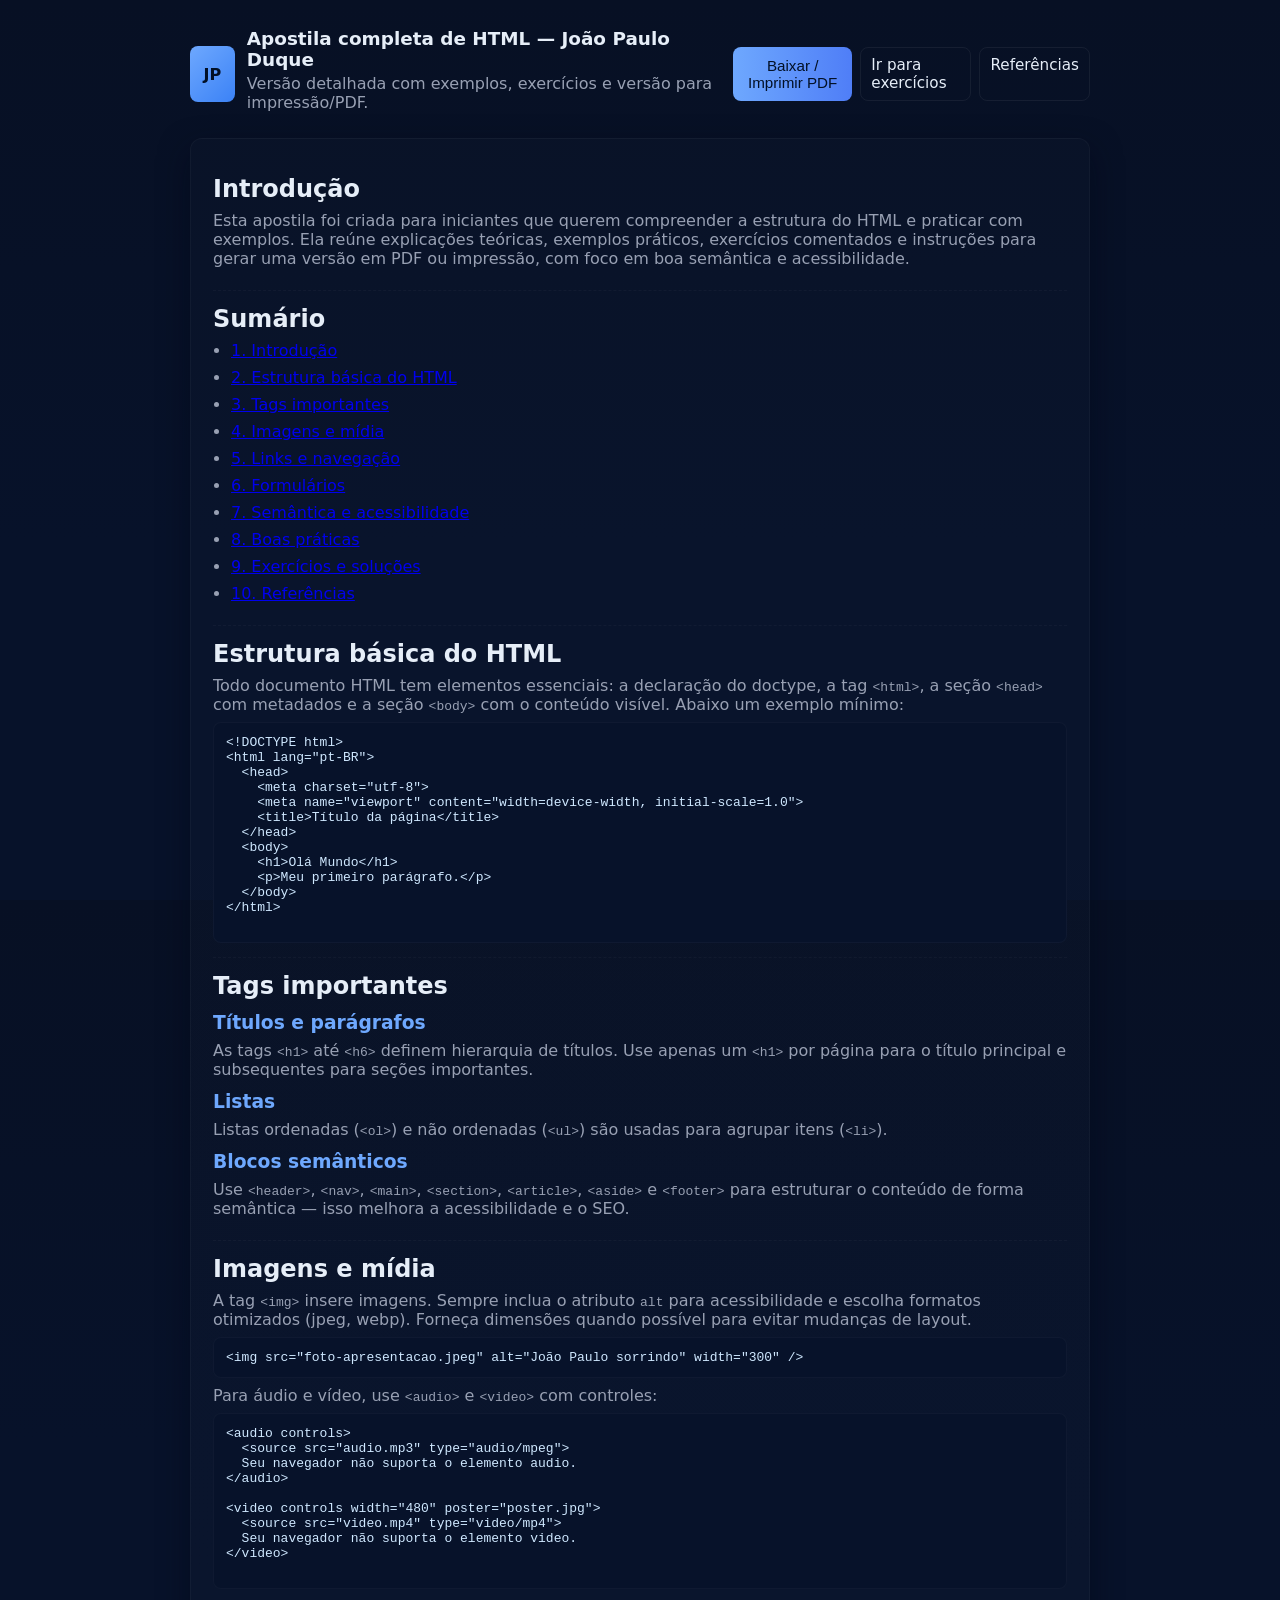
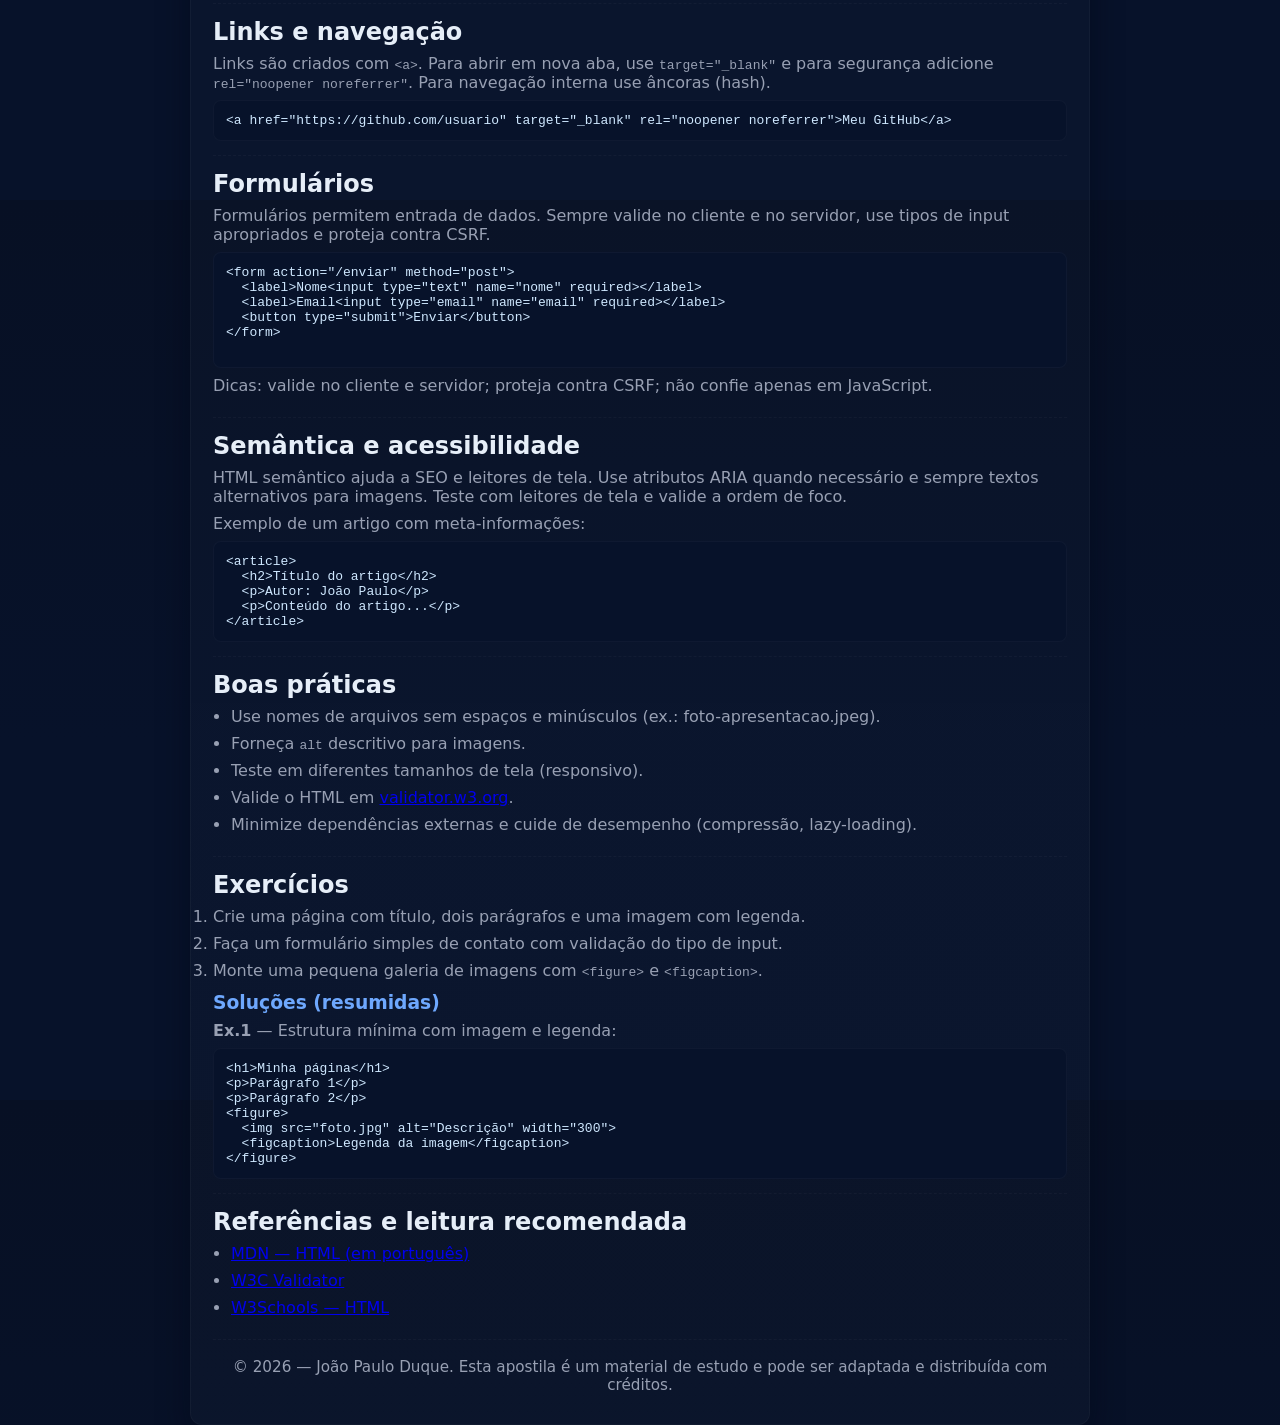
==== commit f75257ea: "Improve index.html: complete content, add TOC anchors, fix CSS and print styles, accessibility enhan" ====
--- a/index.html
+++ b/index.html
@@ -1,8 +1,14 @@
+<!--
+  index.html
+  Apostila de HTML — Versão completa (melhorias)
+  Autor: João Paulo Duque
+  Atualização: 2026-10-18 — Completa textos cortados, melhora semântica, acessibilidade, sumário com âncoras e ajustes de impressão/estilo.
+-->
 <!DOCTYPE html>
 <html lang="pt-BR">
 <head>
   <meta charset="utf-8" />
-  <meta name="viewport" content="width=device-width,initial-scale=1" />
+  <meta name="viewport" content="width=device-width, initial-scale=1" />
   <title>Apostila de HTML — Versão Completa | João Paulo Duque</title>
   <meta name="description" content="Apostila completa de HTML criada por João Paulo Duque. Conteúdo didático, exemplos, exercícios e versão para impressão/PDF." />
 
@@ -16,9 +22,10 @@
     *{box-sizing:border-box;margin:0;padding:0}
     html,body{height:100%}
     body{
-      font-family: Inter, system-ui, -apple-system, "Segoe UI", Roboto, Arial;
+      font-family: Inter, system-ui, -apple-system, "Segoe UI", Roboto, Arial, "Helvetica Neue", sans-serif;
       background: linear-gradient(180deg,#071024 0%,#07122a 60%);
       color:var(--text); padding:28px 18px; display:flex; justify-content:center;
+      -webkit-font-smoothing:antialiased; -moz-osx-font-smoothing:grayscale;
     }
 
     .container{width:100%;max-width:var(--max-width)}
@@ -29,19 +36,18 @@
     p.lead{color:var(--muted);margin-top:4px}
 
     .tools{display:flex;gap:8px}
-    .btn{background:transparent;border:1px solid rgba(255,255,255,0.06);color:var(--text);padding:8px 10px;border-radius:8px;text-decoration:none;cursor:pointer}
+    .btn{background:transparent;border:1px solid rgba(255,255,255,0.06);color:var(--text);padding:8px 10px;border-radius:8px;text-decoration:none;cursor:pointer;font-size:0.95rem}
     .btn.primary{background:linear-gradient(90deg,var(--accent),#4f7ef7);color:#021026;border:none}
 
     /* Layout */
-    main{background:linear-gradient(180deg,rgba(255,255,255,0.01),rgba(255,255,255,0.02));padding:20px;border-radius:12px;border:1px solid rgba(255,255,255,0.03);box-shadow:0 12px 30px rgba(2,6,23,0.5)}
-
+    main{background:linear-gradient(180deg,rgba(255,255,255,0.01),rgba(255,255,255,0.02));padding:22px;border-radius:12px;border:1px solid rgba(255,255,255,0.03);box-shadow:0 12px 30px rgba(2,6,23,0.5)}
     .chapter{background:transparent;padding:14px 0;border-bottom:1px dashed rgba(255,255,255,0.03)}
     h2{color:var(--text);margin-bottom:8px}
     h3{color:var(--accent);margin-top:12px}
-    p,li{color:var(--muted);margin:8px 0}
+    p,li,code{color:var(--muted);margin:8px 0}
     ul{margin-left:18px}
 
-    pre.code{background:#07122a;color:#cfe8ff;padding:12px;border-radius:8px;overflow:auto;border:1px solid rgba(255,255,255,0.03)}
+    pre.code{background:#07122a;color:#cfe8ff;padding:12px;border-radius:8px;overflow:auto;border:1px solid rgba(255,255,255,0.03);white-space:pre}
 
     footer{margin-top:18px;color:var(--muted);font-size:0.95rem;text-align:center}
 
@@ -53,14 +59,15 @@
       .logo{display:none}
       .no-print{display:none}
       a[href]:after{content:" (" attr(href) ")"}
-      pre.code{white-space:pre-wrap;word-break:break-word}
+      pre.code{white-space:pre-wrap;word-break:break-word;border:none;background:transparent;padding:0}
       .chapter{page-break-inside:avoid}
       footer{display:block;position:fixed;bottom:0;left:0;right:0;padding:8px 40px;background:transparent;color:#444}
       @page{size:A4;margin:20mm}
     }
 
     /* Responsive */
-    @media (max-width:600px){.logo{width:48px;height:48px}.tools{flex-wrap:wrap}}
+    @media (max-width:900px){main{padding:18px}}
+    @media (max-width:600px){.logo{width:48px;height:48px}.tools{flex-wrap:wrap} h1{font-size:1rem}}
   </style>
 
   <script>
@@ -81,45 +88,45 @@
   <div class="container">
     <header>
       <div class="brand">
-        <div class="logo">JP</div>
+        <div class="logo" aria-hidden="true">JP</div>
         <div>
           <h1>Apostila completa de HTML — João Paulo Duque</h1>
           <p class="lead">Versão detalhada com exemplos, exercícios e versão para impressão/PDF.</p>
         </div>
       </div>
 
-      <div class="tools no-print">
+      <div class="tools no-print" role="toolbar" aria-label="Ferramentas">
         <button class="btn primary" onclick="downloadPDF()">Baixar / Imprimir PDF</button>
         <a class="btn" href="#exercicios">Ir para exercícios</a>
         <a class="btn" href="#referencias">Referências</a>
       </div>
     </header>
 
-    <main>
+    <main role="main" aria-label="Conteúdo da apostila">
       <section class="chapter" id="introducao">
         <h2>Introdução</h2>
-        <p>Esta apostila foi criada para iniciantes que querem compreender a estrutura do HTML e praticar com exemplos. Ela reúne explicações teóricas, exemplos práticos, exercícios comentados e uma seção de referências. Você pode imprimir a página (Ctrl/Cmd+P) e salvar em PDF usando a opção do navegador.</p>
+        <p>Esta apostila foi criada para iniciantes que querem compreender a estrutura do HTML e praticar com exemplos. Ela reúne explicações teóricas, exemplos práticos, exercícios comentados e instruções para gerar uma versão em PDF ou impressão, com foco em boa semântica e acessibilidade.</p>
       </section>
 
       <section class="chapter" id="sumario">
         <h2>Sumário</h2>
         <ul>
-          <li>1. Introdução</li>
-          <li>2. Estrutura básica do HTML</li>
-          <li>3. Tags importantes</li>
-          <li>4. Imagens e mídia</li>
-          <li>5. Links e navegação</li>
-          <li>6. Formulários</li>
-          <li>7. Semântica e acessibilidade</li>
-          <li>8. Boas práticas</li>
-          <li>9. Exercícios e soluções</li>
-          <li>10. Referências</li>
+          <li><a href="#introducao">1. Introdução</a></li>
+          <li><a href="#estrutura">2. Estrutura básica do HTML</a></li>
+          <li><a href="#tags">3. Tags importantes</a></li>
+          <li><a href="#imagens">4. Imagens e mídia</a></li>
+          <li><a href="#links">5. Links e navegação</a></li>
+          <li><a href="#formularios">6. Formulários</a></li>
+          <li><a href="#semantica">7. Semântica e acessibilidade</a></li>
+          <li><a href="#boas-praticas">8. Boas práticas</a></li>
+          <li><a href="#exercicios">9. Exercícios e soluções</a></li>
+          <li><a href="#referencias">10. Referências</a></li>
         </ul>
       </section>
 
       <section class="chapter" id="estrutura">
         <h2>Estrutura básica do HTML</h2>
-        <p>Todo documento HTML tem elementos essenciais: a declaração do doctype, a tag <code>&lt;html&gt;</code>, a seção <code>&lt;head&gt;</code> com metadados e a seção <code>&lt;body&gt;</code> com o conteúdo visível.</p>
+        <p>Todo documento HTML tem elementos essenciais: a declaração do doctype, a tag <code>&lt;html&gt;</code>, a seção <code>&lt;head&gt;</code> com metadados e a seção <code>&lt;body&gt;</code> com o conteúdo visível. Abaixo um exemplo mínimo:</p>
 
         <pre class="code">&lt;!DOCTYPE html&gt;
 &lt;html lang="pt-BR"&gt;
@@ -139,41 +146,43 @@
       <section class="chapter" id="tags">
         <h2>Tags importantes</h2>
         <h3>Títulos e parágrafos</h3>
-        <p>As tags <code>&lt;h1&gt;</code> até <code>&lt;h6&gt;</code> definem hierarquia de títulos. Use apenas um <code>&lt;h1&gt;</code> por página para o título principal.</p>
+        <p>As tags <code>&lt;h1&gt;</code> até <code>&lt;h6&gt;</code> definem hierarquia de títulos. Use apenas um <code>&lt;h1&gt;</code> por página para o título principal e subsequentes para seções importantes.</p>
 
         <h3>Listas</h3>
         <p>Listas ordenadas (<code>&lt;ol&gt;</code>) e não ordenadas (<code>&lt;ul&gt;</code>) são usadas para agrupar itens (<code>&lt;li&gt;</code>).</p>
 
         <h3>Blocos semânticos</h3>
-        <p>Use <code>&lt;header&gt;</code>, <code>&lt;nav&gt;</code>, <code>&lt;main&gt;</code>, <code>&lt;section&gt;</code>, <code>&lt;article&gt;</code>, <code>&lt;aside&gt;</code> e <code>&lt;footer&gt;</code> para estruturar o conteúdo.</p>
+        <p>Use <code>&lt;header&gt;</code>, <code>&lt;nav&gt;</code>, <code>&lt;main&gt;</code>, <code>&lt;section&gt;</code>, <code>&lt;article&gt;</code>, <code>&lt;aside&gt;</code> e <code>&lt;footer&gt;</code> para estruturar o conteúdo de forma semântica — isso melhora a acessibilidade e o SEO.</p>
       </section>
 
       <section class="chapter" id="imagens">
         <h2>Imagens e mídia</h2>
-        <p>A tag <code>&lt;img&gt;</code> insere imagens. Sempre inclua o atributo <code>alt</code> para acessibilidade e escolha formatos otimizados (jpeg, webp).</p>
+        <p>A tag <code>&lt;img&gt;</code> insere imagens. Sempre inclua o atributo <code>alt</code> para acessibilidade e escolha formatos otimizados (jpeg, webp). Forneça dimensões quando possível para evitar mudanças de layout.</p>
 
         <pre class="code">&lt;img src="foto-apresentacao.jpeg" alt="João Paulo sorrindo" width="300" /&gt;</pre>
 
         <p>Para áudio e vídeo, use <code>&lt;audio&gt;</code> e <code>&lt;video&gt;</code> com controles:</p>
         <pre class="code">&lt;audio controls&gt;
   &lt;source src="audio.mp3" type="audio/mpeg"&gt;
+  Seu navegador não suporta o elemento audio.
 &lt;/audio&gt;
 
-&lt;video controls width="480"&gt;
+&lt;video controls width="480" poster="poster.jpg"&gt;
   &lt;source src="video.mp4" type="video/mp4"&gt;
+  Seu navegador não suporta o elemento video.
 &lt;/video&gt;
         </pre>
       </section>
 
       <section class="chapter" id="links">
         <h2>Links e navegação</h2>
-        <p>Links são criados com <code>&lt;a&gt;</code>. Para abrir em nova aba, use <code>target="_blank"</code> e para segurança adicione <code>rel="noopener noreferrer"</code>.</p>
+        <p>Links são criados com <code>&lt;a&gt;</code>. Para abrir em nova aba, use <code>target="_blank"</code> e para segurança adicione <code>rel="noopener noreferrer"</code>. Para navegação interna use âncoras (hash).</p>
         <pre class="code">&lt;a href="https://github.com/usuario" target="_blank" rel="noopener noreferrer"&gt;Meu GitHub&lt;/a&gt;</pre>
       </section>
 
       <section class="chapter" id="formularios">
         <h2>Formulários</h2>
-        <p>Formulários permitem entrada de dados:</p>
+        <p>Formulários permitem entrada de dados. Sempre valide no cliente e no servidor, use tipos de input apropriados e proteja contra CSRF.</p>
         <pre class="code">&lt;form action="/enviar" method="post"&gt;
   &lt;label&gt;Nome&lt;input type="text" name="nome" required&gt;&lt;/label&gt;
   &lt;label&gt;Email&lt;input type="email" name="email" required&gt;&lt;/label&gt;
@@ -186,7 +195,7 @@
 
       <section class="chapter" id="semantica">
         <h2>Semântica e acessibilidade</h2>
-        <p>HTML semântico ajuda a SEO e leitores de tela. Use atributos ARIA quando necessário e sempre textos alternativos para imagens.</p>
+        <p>HTML semântico ajuda a SEO e leitores de tela. Use atributos ARIA quando necessário e sempre textos alternativos para imagens. Teste com leitores de tela e valide a ordem de foco.</p>
         <p>Exemplo de um artigo com meta-informações:</p>
         <pre class="code">&lt;article&gt;
   &lt;h2&gt;Título do artigo&lt;/h2&gt;
@@ -201,8 +210,8 @@
           <li>Use nomes de arquivos sem espaços e minúsculos (ex.: foto-apresentacao.jpeg).</li>
           <li>Forneça <code>alt</code> descritivo para imagens.</li>
           <li>Teste em diferentes tamanhos de tela (responsivo).</li>
-          <li>Valide o HTML em validator.w3.org.</li>
-          <li>Minimize dependências externas e cuide de desempenho.</li>
+          <li>Valide o HTML em <a href="https://validator.w3.org/" target="_blank" rel="noopener noreferrer">validator.w3.org</a>.</li>
+          <li>Minimize dependências externas e cuide de desempenho (compressão, lazy-loading).</li>
         </ul>
       </section>
 
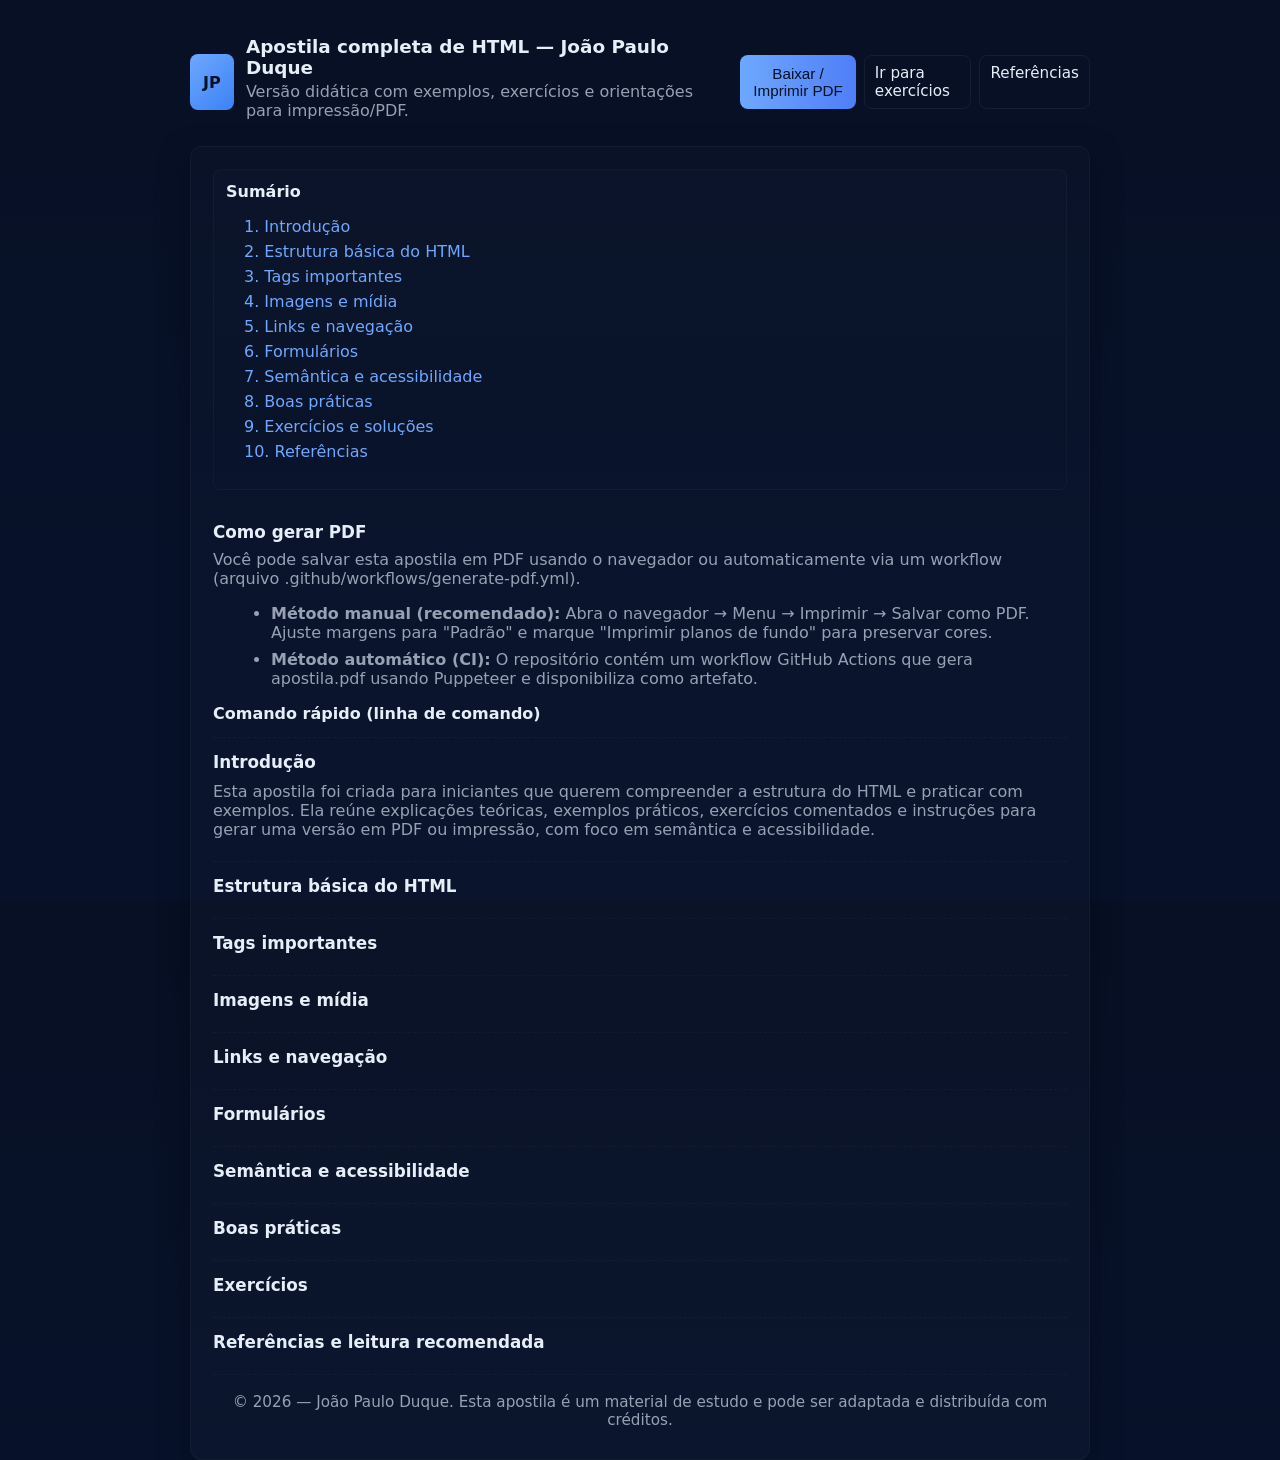
==== commit 4b9a6f57: "Organize: move CSS/JS to assets, add TOC, skip link, collapsible chapters and PDF instructions" ====
--- a/index.html
+++ b/index.html
@@ -1,8 +1,8 @@
 <!--
   index.html
-  Apostila de HTML — Versão completa (melhorias)
+  Apostila de HTML — organizado para leitura e PDF
   Autor: João Paulo Duque
-  Atualização: 2026-10-18 — Completa textos cortados, melhora semântica, acessibilidade, sumário com âncoras e ajustes de impressão/estilo.
+  Atualização: 2026-10-18 — separa CSS/JS em assets, adiciona TOC, skip-link, capítulos colapsáveis e instruções para gerar PDF (workflow incluso).
 -->
 <!DOCTYPE html>
 <html lang="pt-BR">
@@ -12,104 +12,32 @@
   <title>Apostila de HTML — Versão Completa | João Paulo Duque</title>
   <meta name="description" content="Apostila completa de HTML criada por João Paulo Duque. Conteúdo didático, exemplos, exercícios e versão para impressão/PDF." />
 
-  <style>
-    :root{
-      --bg:#0f1724; --card:#0b1220; --muted:#98a0b3; --text:#e6eef8; --accent:#6ea8fe;
-      --paper-bg:#ffffff; --paper-text:#0b1220;
-      --max-width:900px; --radius:10px;
-    }
-
-    *{box-sizing:border-box;margin:0;padding:0}
-    html,body{height:100%}
-    body{
-      font-family: Inter, system-ui, -apple-system, "Segoe UI", Roboto, Arial, "Helvetica Neue", sans-serif;
-      background: linear-gradient(180deg,#071024 0%,#07122a 60%);
-      color:var(--text); padding:28px 18px; display:flex; justify-content:center;
-      -webkit-font-smoothing:antialiased; -moz-osx-font-smoothing:grayscale;
-    }
-
-    .container{width:100%;max-width:var(--max-width)}
-    header{display:flex;justify-content:space-between;align-items:center;gap:12px;margin-bottom:18px}
-    .brand{display:flex;gap:12px;align-items:center}
-    .logo{width:56px;height:56px;border-radius:8px;background:linear-gradient(135deg,var(--accent),#3b82f6);display:flex;align-items:center;justify-content:center;color:#021026;font-weight:800}
-    h1{font-size:1.15rem}
-    p.lead{color:var(--muted);margin-top:4px}
-
-    .tools{display:flex;gap:8px}
-    .btn{background:transparent;border:1px solid rgba(255,255,255,0.06);color:var(--text);padding:8px 10px;border-radius:8px;text-decoration:none;cursor:pointer;font-size:0.95rem}
-    .btn.primary{background:linear-gradient(90deg,var(--accent),#4f7ef7);color:#021026;border:none}
-
-    /* Layout */
-    main{background:linear-gradient(180deg,rgba(255,255,255,0.01),rgba(255,255,255,0.02));padding:22px;border-radius:12px;border:1px solid rgba(255,255,255,0.03);box-shadow:0 12px 30px rgba(2,6,23,0.5)}
-    .chapter{background:transparent;padding:14px 0;border-bottom:1px dashed rgba(255,255,255,0.03)}
-    h2{color:var(--text);margin-bottom:8px}
-    h3{color:var(--accent);margin-top:12px}
-    p,li,code{color:var(--muted);margin:8px 0}
-    ul{margin-left:18px}
-
-    pre.code{background:#07122a;color:#cfe8ff;padding:12px;border-radius:8px;overflow:auto;border:1px solid rgba(255,255,255,0.03);white-space:pre}
-
-    footer{margin-top:18px;color:var(--muted);font-size:0.95rem;text-align:center}
-
-    /* Print styles (A4 friendly) */
-    @media print{
-      body{background:var(--paper-bg);color:var(--paper-text);padding:0}
-      .container{max-width:800px;margin:0 auto}
-      main{background:transparent;box-shadow:none;border:none;padding:0}
-      .logo{display:none}
-      .no-print{display:none}
-      a[href]:after{content:" (" attr(href) ")"}
-      pre.code{white-space:pre-wrap;word-break:break-word;border:none;background:transparent;padding:0}
-      .chapter{page-break-inside:avoid}
-      footer{display:block;position:fixed;bottom:0;left:0;right:0;padding:8px 40px;background:transparent;color:#444}
-      @page{size:A4;margin:20mm}
-    }
-
-    /* Responsive */
-    @media (max-width:900px){main{padding:18px}}
-    @media (max-width:600px){.logo{width:48px;height:48px}.tools{flex-wrap:wrap} h1{font-size:1rem}}
-  </style>
-
-  <script>
-    function downloadPDF(){
-      // Trigger browser print dialog. User can choose "Save as PDF".
-      window.print();
-    }
-
-    // Small helper to expand/collapse examples
-    function toggle(id){
-      const el = document.getElementById(id);
-      if(!el) return;
-      el.style.display = el.style.display === 'none' ? 'block' : 'none';
-    }
-  </script>
+  <link rel="stylesheet" href="assets/styles.css">
+  <script src="assets/script.js" defer></script>
 </head>
 <body>
+  <a class="skip-link" href="#main-content">Pular para o conteúdo</a>
   <div class="container">
     <header>
       <div class="brand">
         <div class="logo" aria-hidden="true">JP</div>
         <div>
           <h1>Apostila completa de HTML — João Paulo Duque</h1>
-          <p class="lead">Versão detalhada com exemplos, exercícios e versão para impressão/PDF.</p>
+          <p class="lead">Versão didática com exemplos, exercícios e orientações para impressão/PDF.</p>
         </div>
       </div>
 
       <div class="tools no-print" role="toolbar" aria-label="Ferramentas">
-        <button class="btn primary" onclick="downloadPDF()">Baixar / Imprimir PDF</button>
+        <button id="btn-pdf" class="btn primary">Baixar / Imprimir PDF</button>
         <a class="btn" href="#exercicios">Ir para exercícios</a>
         <a class="btn" href="#referencias">Referências</a>
       </div>
     </header>
 
-    <main role="main" aria-label="Conteúdo da apostila">
-      <section class="chapter" id="introducao">
-        <h2>Introdução</h2>
-        <p>Esta apostila foi criada para iniciantes que querem compreender a estrutura do HTML e praticar com exemplos. Ela reúne explicações teóricas, exemplos práticos, exercícios comentados e instruções para gerar uma versão em PDF ou impressão, com foco em boa semântica e acessibilidade.</p>
-      </section>
-
-      <section class="chapter" id="sumario">
-        <h2>Sumário</h2>
+    <main id="main-content" role="main" aria-label="Conteúdo da apostila">
+      <!-- TOC -->
+      <nav class="toc" aria-label="Sumário">
+        <strong>Sumário</strong>
         <ul>
           <li><a href="#introducao">1. Introdução</a></li>
           <li><a href="#estrutura">2. Estrutura básica do HTML</a></li>
@@ -122,13 +50,44 @@
           <li><a href="#exercicios">9. Exercícios e soluções</a></li>
           <li><a href="#referencias">10. Referências</a></li>
         </ul>
+      </nav>
+
+      <!-- PDF instructions -->
+      <section class="chapter" id="como-gerar-pdf">
+        <h2>Como gerar PDF</h2>
+        <p>Você pode salvar esta apostila em PDF usando o navegador ou automaticamente via um workflow (arquivo .github/workflows/generate-pdf.yml).</p>
+        <ul>
+          <li><strong>Método manual (recomendado):</strong> Abra o navegador → Menu → Imprimir → Salvar como PDF. Ajuste margens para "Padrão" e marque "Imprimir planos de fundo" para preservar cores.</li>
+          <li><strong>Método automático (CI):</strong> O repositório contém um workflow GitHub Actions que gera apostila.pdf usando Puppeteer e disponibiliza como artefato.</li>
+        </ul>
+
+        <details>
+          <summary><strong>Comando rápido (linha de comando)</strong></summary>
+          <pre class="code"># Requer node e npm
+npm install -g http-server puppeteer
+# iniciar servidor na pasta do repositório
+http-server -p 8080 &amp;
+# gerar PDF com Node + Puppeteer (exemplo simples)
+node -e "const p=require('puppeteer');(async()=>{const b=await p.launch({args:['--no-sandbox']});const page=await b.newPage();await page.goto('http://127.0.0.1:8080',{waitUntil:'networkidle0'});await page.pdf({path:'apostila.pdf',format:'A4',printBackground:true});await b.close();})();"
+          </pre>
+        </details>
       </section>
 
-      <section class="chapter" id="estrutura">
-        <h2>Estrutura básica do HTML</h2>
-        <p>Todo documento HTML tem elementos essenciais: a declaração do doctype, a tag <code>&lt;html&gt;</code>, a seção <code>&lt;head&gt;</code> com metadados e a seção <code>&lt;body&gt;</code> com o conteúdo visível. Abaixo um exemplo mínimo:</p>
-
-        <pre class="code">&lt;!DOCTYPE html&gt;
+      <!-- Chapters (collapsible on screen; expanded for print) -->
+
+      <details class="chapter" open>
+        <summary><h2>Introdução</h2></summary>
+        <div class="chapter-content" id="introducao">
+          <p>Esta apostila foi criada para iniciantes que querem compreender a estrutura do HTML e praticar com exemplos. Ela reúne explicações teóricas, exemplos práticos, exercícios comentados e instruções para gerar uma versão em PDF ou impressão, com foco em semântica e acessibilidade.</p>
+        </div>
+      </details>
+
+      <details class="chapter">
+        <summary><h2>Estrutura básica do HTML</h2></summary>
+        <div class="chapter-content" id="estrutura">
+          <p>Todo documento HTML tem elementos essenciais: a declaração do doctype, a tag <code>&lt;html&gt;</code>, a seção <code>&lt;head&gt;</code> com metadados e a seção <code>&lt;body&gt;</code> com o conteúdo visível. Abaixo um exemplo mínimo:</p>
+
+          <pre class="code">&lt;!DOCTYPE html&gt;
 &lt;html lang="pt-BR"&gt;
   &lt;head&gt;
     &lt;meta charset="utf-8"&gt;
@@ -139,30 +98,33 @@
     &lt;h1&gt;Olá Mundo&lt;/h1&gt;
     &lt;p&gt;Meu primeiro parágrafo.&lt;/p&gt;
   &lt;/body&gt;
-&lt;/html&gt;
-        </pre>
-      </section>
-
-      <section class="chapter" id="tags">
-        <h2>Tags importantes</h2>
-        <h3>Títulos e parágrafos</h3>
-        <p>As tags <code>&lt;h1&gt;</code> até <code>&lt;h6&gt;</code> definem hierarquia de títulos. Use apenas um <code>&lt;h1&gt;</code> por página para o título principal e subsequentes para seções importantes.</p>
-
-        <h3>Listas</h3>
-        <p>Listas ordenadas (<code>&lt;ol&gt;</code>) e não ordenadas (<code>&lt;ul&gt;</code>) são usadas para agrupar itens (<code>&lt;li&gt;</code>).</p>
-
-        <h3>Blocos semânticos</h3>
-        <p>Use <code>&lt;header&gt;</code>, <code>&lt;nav&gt;</code>, <code>&lt;main&gt;</code>, <code>&lt;section&gt;</code>, <code>&lt;article&gt;</code>, <code>&lt;aside&gt;</code> e <code>&lt;footer&gt;</code> para estruturar o conteúdo de forma semântica — isso melhora a acessibilidade e o SEO.</p>
-      </section>
-
-      <section class="chapter" id="imagens">
-        <h2>Imagens e mídia</h2>
-        <p>A tag <code>&lt;img&gt;</code> insere imagens. Sempre inclua o atributo <code>alt</code> para acessibilidade e escolha formatos otimizados (jpeg, webp). Forneça dimensões quando possível para evitar mudanças de layout.</p>
-
-        <pre class="code">&lt;img src="foto-apresentacao.jpeg" alt="João Paulo sorrindo" width="300" /&gt;</pre>
-
-        <p>Para áudio e vídeo, use <code>&lt;audio&gt;</code> e <code>&lt;video&gt;</code> com controles:</p>
-        <pre class="code">&lt;audio controls&gt;
+&lt;/html&gt;</pre>
+        </div>
+      </details>
+
+      <details class="chapter">
+        <summary><h2>Tags importantes</h2></summary>
+        <div class="chapter-content" id="tags">
+          <h3>Títulos e parágrafos</h3>
+          <p>As tags <code>&lt;h1&gt;</code> até <code>&lt;h6&gt;</code> definem hierarquia de títulos. Use apenas um <code>&lt;h1&gt;</code> por página para o título principal e subsequentes para seções importantes.</p>
+
+          <h3>Listas</h3>
+          <p>Listas ordenadas (<code>&lt;ol&gt;</code>) e não ordenadas (<code>&lt;ul&gt;</code>) são usadas para agrupar itens (<code>&lt;li&gt;</code>).</p>
+
+          <h3>Blocos semânticos</h3>
+          <p>Use <code>&lt;header&gt;</code>, <code>&lt;nav&gt;</code>, <code>&lt;main&gt;</code>, <code>&lt;section&gt;</code>, <code>&lt;article&gt;</code>, <code>&lt;aside&gt;</code> e <code>&lt;footer&gt;</code> para estruturar o conteúdo de forma semântica — isso melhora a acessibilidade e o SEO.</p>
+        </div>
+      </details>
+
+      <details class="chapter">
+        <summary><h2>Imagens e mídia</h2></summary>
+        <div class="chapter-content" id="imagens">
+          <p>A tag <code>&lt;img&gt;</code> insere imagens. Sempre inclua o atributo <code>alt</code> para acessibilidade e escolha formatos otimizados (jpeg, webp). Forneça dimensões quando possível para evitar mudanças de layout.</p>
+
+          <pre class="code">&lt;img src="foto-apresentacao.jpeg" alt="João Paulo sorrindo" width="300" /&gt;</pre>
+
+          <p>Para áudio e vídeo, use <code>&lt;audio&gt;</code> e <code>&lt;video&gt;</code> com controles e mensagem de fallback:</p>
+          <pre class="code">&lt;audio controls&gt;
   &lt;source src="audio.mp3" type="audio/mpeg"&gt;
   Seu navegador não suporta o elemento audio.
 &lt;/audio&gt;
@@ -170,78 +132,88 @@
 &lt;video controls width="480" poster="poster.jpg"&gt;
   &lt;source src="video.mp4" type="video/mp4"&gt;
   Seu navegador não suporta o elemento video.
-&lt;/video&gt;
-        </pre>
-      </section>
-
-      <section class="chapter" id="links">
-        <h2>Links e navegação</h2>
-        <p>Links são criados com <code>&lt;a&gt;</code>. Para abrir em nova aba, use <code>target="_blank"</code> e para segurança adicione <code>rel="noopener noreferrer"</code>. Para navegação interna use âncoras (hash).</p>
-        <pre class="code">&lt;a href="https://github.com/usuario" target="_blank" rel="noopener noreferrer"&gt;Meu GitHub&lt;/a&gt;</pre>
-      </section>
-
-      <section class="chapter" id="formularios">
-        <h2>Formulários</h2>
-        <p>Formulários permitem entrada de dados. Sempre valide no cliente e no servidor, use tipos de input apropriados e proteja contra CSRF.</p>
-        <pre class="code">&lt;form action="/enviar" method="post"&gt;
+&lt;/video&gt;</pre>
+        </div>
+      </details>
+
+      <details class="chapter">
+        <summary><h2>Links e navegação</h2></summary>
+        <div class="chapter-content" id="links">
+          <p>Links são criados com <code>&lt;a&gt;</code>. Para abrir em nova aba, use <code>target="_blank"</code> e para segurança adicione <code>rel="noopener noreferrer"</code>. Para navegação interna use âncoras (hash).</p>
+          <pre class="code">&lt;a href="https://github.com/usuario" target="_blank" rel="noopener noreferrer"&gt;Meu GitHub&lt;/a&gt;</pre>
+        </div>
+      </details>
+
+      <details class="chapter">
+        <summary><h2>Formulários</h2></summary>
+        <div class="chapter-content" id="formularios">
+          <p>Formulários permitem entrada de dados. Sempre valide no cliente e no servidor, use tipos de input apropriados e proteja contra CSRF.</p>
+          <pre class="code">&lt;form action="/enviar" method="post"&gt;
   &lt;label&gt;Nome&lt;input type="text" name="nome" required&gt;&lt;/label&gt;
   &lt;label&gt;Email&lt;input type="email" name="email" required&gt;&lt;/label&gt;
   &lt;button type="submit"&gt;Enviar&lt;/button&gt;
-&lt;/form&gt;
-        </pre>
-
-        <p>Dicas: valide no cliente e servidor; proteja contra CSRF; não confie apenas em JavaScript.</p>
-      </section>
-
-      <section class="chapter" id="semantica">
-        <h2>Semântica e acessibilidade</h2>
-        <p>HTML semântico ajuda a SEO e leitores de tela. Use atributos ARIA quando necessário e sempre textos alternativos para imagens. Teste com leitores de tela e valide a ordem de foco.</p>
-        <p>Exemplo de um artigo com meta-informações:</p>
-        <pre class="code">&lt;article&gt;
+&lt;/form&gt;</pre>
+
+          <p>Dicas: valide no cliente e servidor; proteja contra CSRF; não confie apenas em JavaScript.</p>
+        </div>
+      </details>
+
+      <details class="chapter">
+        <summary><h2>Semântica e acessibilidade</h2></summary>
+        <div class="chapter-content" id="semantica">
+          <p>HTML semântico ajuda a SEO e leitores de tela. Use atributos ARIA quando necessário e sempre textos alternativos para imagens. Teste com leitores de tela e valide a ordem de foco.</p>
+          <pre class="code">&lt;article&gt;
   &lt;h2&gt;Título do artigo&lt;/h2&gt;
   &lt;p&gt;Autor: João Paulo&lt;/p&gt;
   &lt;p&gt;Conteúdo do artigo...&lt;/p&gt;
 &lt;/article&gt;</pre>
-      </section>
-
-      <section class="chapter" id="boas-praticas">
-        <h2>Boas práticas</h2>
-        <ul>
-          <li>Use nomes de arquivos sem espaços e minúsculos (ex.: foto-apresentacao.jpeg).</li>
-          <li>Forneça <code>alt</code> descritivo para imagens.</li>
-          <li>Teste em diferentes tamanhos de tela (responsivo).</li>
-          <li>Valide o HTML em <a href="https://validator.w3.org/" target="_blank" rel="noopener noreferrer">validator.w3.org</a>.</li>
-          <li>Minimize dependências externas e cuide de desempenho (compressão, lazy-loading).</li>
-        </ul>
-      </section>
-
-      <section class="chapter" id="exercicios">
-        <h2>Exercícios</h2>
-        <ol>
-          <li>Crie uma página com título, dois parágrafos e uma imagem com legenda.</li>
-          <li>Faça um formulário simples de contato com validação do tipo de input.</li>
-          <li>Monte uma pequena galeria de imagens com <code>&lt;figure&gt;</code> e <code>&lt;figcaption&gt;</code>.</li>
-        </ol>
-
-        <h3>Soluções (resumidas)</h3>
-        <p id="solucao1"><strong>Ex.1</strong> — Estrutura mínima com imagem e legenda:</p>
-        <pre class="code">&lt;h1&gt;Minha página&lt;/h1&gt;
+        </div>
+      </details>
+
+      <details class="chapter">
+        <summary><h2>Boas práticas</h2></summary>
+        <div class="chapter-content" id="boas-praticas">
+          <ul>
+            <li>Use nomes de arquivos sem espaços e minúsculos (ex.: foto-apresentacao.jpeg).</li>
+            <li>Forneça <code>alt</code> descritivo para imagens.</li>
+            <li>Teste em diferentes tamanhos de tela (responsivo).</li>
+            <li>Valide o HTML em <a href="https://validator.w3.org/" target="_blank" rel="noopener noreferrer">validator.w3.org</a>.</li>
+            <li>Minimize dependências externas e cuide de desempenho (compressão, lazy-loading).</li>
+          </ul>
+        </div>
+      </details>
+
+      <details class="chapter">
+        <summary><h2>Exercícios</h2></summary>
+        <div class="chapter-content" id="exercicios">
+          <ol>
+            <li>Crie uma página com título, dois parágrafos e uma imagem com legenda.</li>
+            <li>Faça um formulário simples de contato com validação do tipo de input.</li>
+            <li>Monte uma pequena galeria de imagens com <code>&lt;figure&gt;</code> e <code>&lt;figcaption&gt;</code>.</li>
+          </ol>
+
+          <h3>Soluções (resumidas)</h3>
+          <p id="solucao1"><strong>Ex.1</strong> — Estrutura mínima com imagem e legenda:</p>
+          <pre class="code">&lt;h1&gt;Minha página&lt;/h1&gt;
 &lt;p&gt;Parágrafo 1&lt;/p&gt;
 &lt;p&gt;Parágrafo 2&lt;/p&gt;
 &lt;figure&gt;
   &lt;img src="foto.jpg" alt="Descrição" width="300"&gt;
   &lt;figcaption&gt;Legenda da imagem&lt;/figcaption&gt;
 &lt;/figure&gt;</pre>
-      </section>
-
-      <section class="chapter" id="referencias">
-        <h2>Referências e leitura recomendada</h2>
-        <ul>
-          <li><a href="https://developer.mozilla.org/pt-BR/docs/Web/HTML" target="_blank" rel="noopener noreferrer">MDN — HTML (em português)</a></li>
-          <li><a href="https://validator.w3.org/" target="_blank" rel="noopener noreferrer">W3C Validator</a></li>
-          <li><a href="https://www.w3schools.com/html/" target="_blank" rel="noopener noreferrer">W3Schools — HTML</a></li>
-        </ul>
-      </section>
+        </div>
+      </details>
+
+      <details class="chapter">
+        <summary><h2>Referências e leitura recomendada</h2></summary>
+        <div class="chapter-content" id="referencias">
+          <ul>
+            <li><a href="https://developer.mozilla.org/pt-BR/docs/Web/HTML" target="_blank" rel="noopener noreferrer">MDN — HTML (em português)</a></li>
+            <li><a href="https://validator.w3.org/" target="_blank" rel="noopener noreferrer">W3C Validator</a></li>
+            <li><a href="https://www.w3schools.com/html/" target="_blank" rel="noopener noreferrer">W3Schools — HTML</a></li>
+          </ul>
+        </div>
+      </details>
 
       <footer>
         <p>&copy; 2026 — João Paulo Duque. Esta apostila é um material de estudo e pode ser adaptada e distribuída com créditos.</p>
--- a/assets/styles.css
+++ b/assets/styles.css
@@ -0,0 +1,60 @@
+/* styles for apostila — assets/styles.css */
+:root{
+  --bg:#0f1724; --card:#0b1220; --muted:#98a0b3; --text:#e6eef8; --accent:#6ea8fe;
+  --paper-bg:#ffffff; --paper-text:#0b1220; --max-width:900px; --radius:10px;
+}
+*{box-sizing:border-box}
+html,body{height:100%}
+body{
+  font-family: Inter, system-ui, -apple-system, "Segoe UI", Roboto, Arial, "Helvetica Neue", sans-serif;
+  background: linear-gradient(180deg,#071024 0%,#07122a 60%);
+  color:var(--text); padding:28px 18px; display:flex; justify-content:center; -webkit-font-smoothing:antialiased;
+}
+.container{width:100%;max-width:var(--max-width)}
+.skip-link{position:absolute;left:-999px;top:auto;width:1px;height:1px;overflow:hidden}
+.skip-link:focus{position:static;left:auto;top:auto;width:auto;height:auto;background:#fff;color:#000;padding:8px;border-radius:4px;text-decoration:none}
+header{display:flex;justify-content:space-between;align-items:center;gap:12px;margin-bottom:18px}
+.brand{display:flex;gap:12px;align-items:center}
+.logo{width:56px;height:56px;border-radius:8px;background:linear-gradient(135deg,var(--accent),#3b82f6);display:flex;align-items:center;justify-content:center;color:#021026;font-weight:800}
+h1{font-size:1.15rem;margin:0}
+p.lead{color:var(--muted);margin-top:4px}
+.tools{display:flex;gap:8px}
+.btn{background:transparent;border:1px solid rgba(255,255,255,0.06);color:var(--text);padding:8px 10px;border-radius:8px;text-decoration:none;cursor:pointer;font-size:0.95rem}
+.btn.primary{background:linear-gradient(90deg,var(--accent),#4f7ef7);color:#021026;border:none}
+main{background:linear-gradient(180deg,rgba(255,255,255,0.01),rgba(255,255,255,0.02));padding:22px;border-radius:12px;border:1px solid rgba(255,255,255,0.03);box-shadow:0 12px 30px rgba(2,6,23,0.5)}
+.toc{margin-bottom:18px;padding:12px;border-radius:8px;background:linear-gradient(180deg,rgba(255,255,255,0.01),transparent);border:1px solid rgba(255,255,255,0.03)}
+.toc ul{list-style:none;padding-left:0}
+.toc li{margin:6px 0}
+.toc a{color:var(--accent);text-decoration:none}
+.chapter{background:transparent;padding:14px 0;border-bottom:1px dashed rgba(255,255,255,0.03)}
+.chapter summary{list-style:none;cursor:pointer}
+.chapter h2{color:var(--text);margin:0 0 8px 0;font-size:1.05rem}
+.chapter .chapter-content{margin-top:10px}
+h3{color:var(--accent);margin-top:12px}
+p,li,code{color:var(--muted);margin:8px 0}
+ul{margin-left:18px}
+pre.code{background:#07122a;color:#cfe8ff;padding:12px;border-radius:8px;overflow:auto;border:1px solid rgba(255,255,255,0.03);white-space:pre}
+footer{margin-top:18px;color:var(--muted);font-size:0.95rem;text-align:center}
+
+/* Print styles: make it easy to read as PDF */
+@media print{
+  body{background:var(--paper-bg);color:var(--paper-text);padding:12mm;font-size:12pt}
+  .container{max-width:800px;margin:0 auto}
+  header{display:block}
+  .logo{display:none}
+  .no-print{display:none}
+  main{background:transparent;box-shadow:none;border:none;padding:0}
+  .toc{border:none;padding:0;margin-bottom:8px}
+  .toc a{color:inherit}
+  pre.code{white-space:pre-wrap;word-break:break-word;border:1px solid #ddd;background:#f9f9f9;color:#111;padding:8px}
+  .chapter{page-break-inside:avoid;margin-bottom:18px}
+  summary{display:block}
+  details{display:block}
+  .chapter .chapter-content{display:block !important}
+  footer{position:fixed;bottom:0;left:0;right:0;padding:8px 40px;background:transparent;color:#444}
+  @page{size:A4;margin:20mm}
+}
+
+/* Responsive */
+@media (max-width:900px){main{padding:18px}}
+@media (max-width:600px){.logo{width:48px;height:48px}.tools{flex-wrap:wrap} h1{font-size:1rem}}
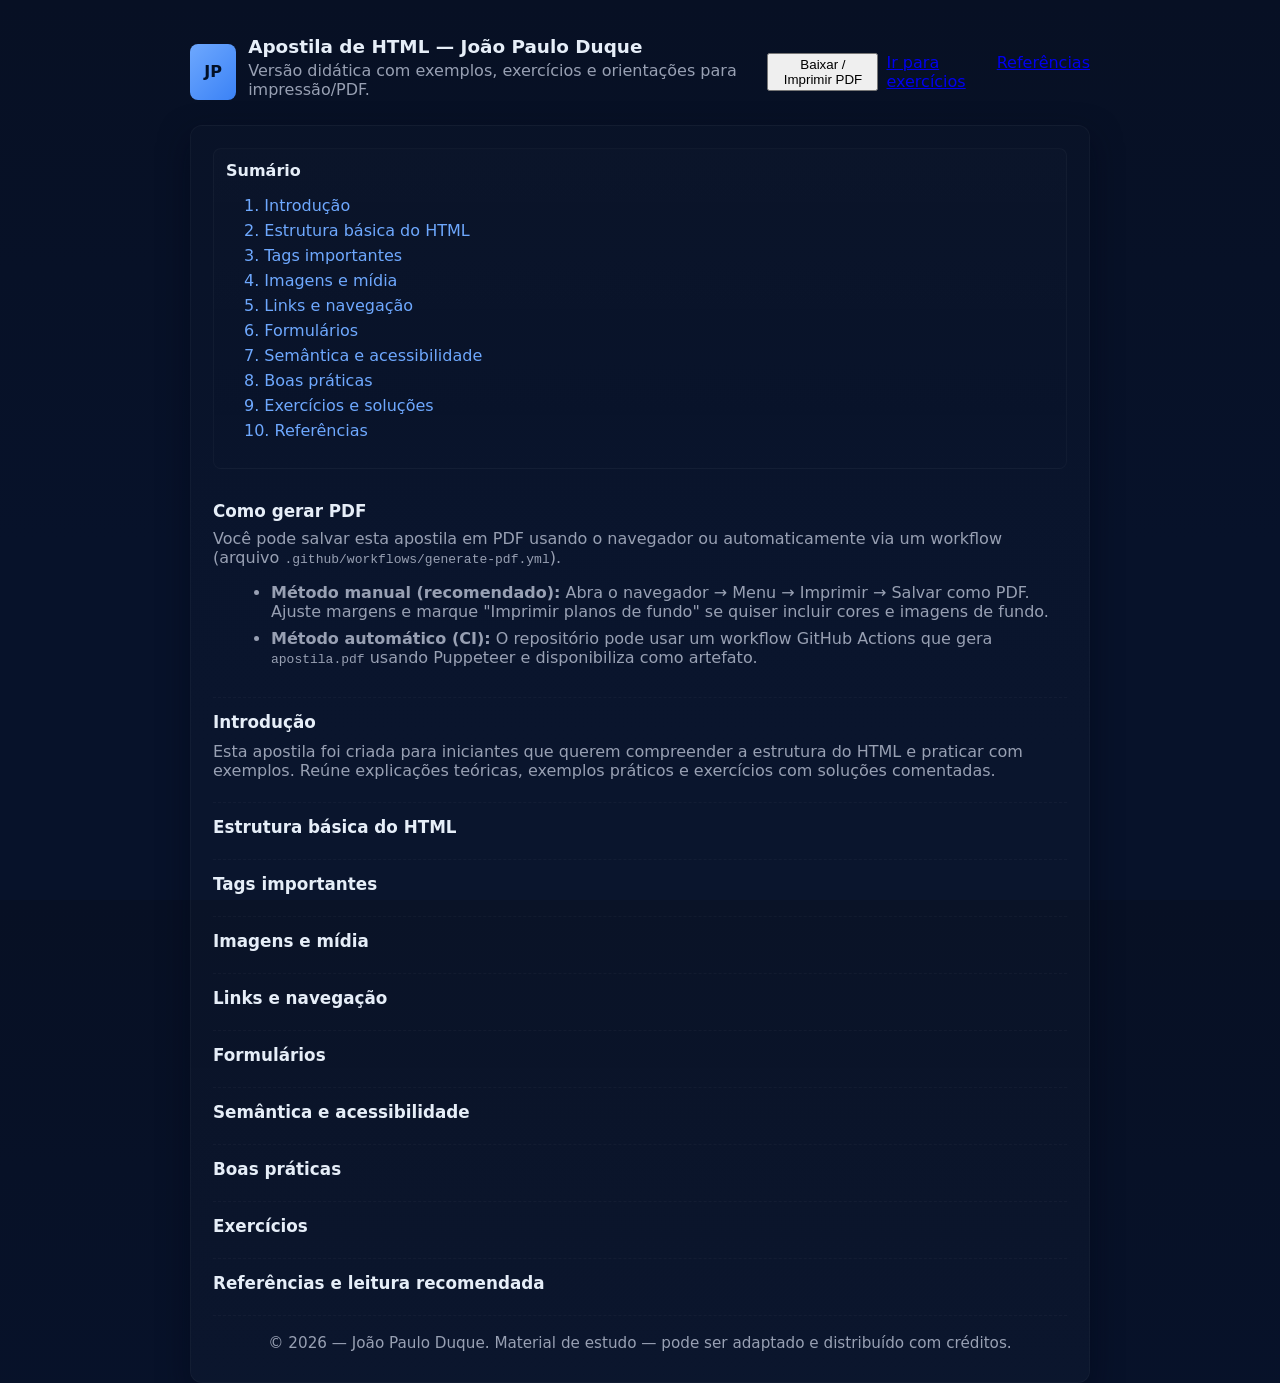
==== commit 1c6ba501: "Ajustes: normalizar apostila, backup do index, revisão ortográfica e melhorias de estrutura" ====
--- a/index.html
+++ b/index.html
@@ -2,15 +2,15 @@
   index.html
   Apostila de HTML — organizado para leitura e PDF
   Autor: João Paulo Duque
-  Atualização: 2026-10-18 — separa CSS/JS em assets, adiciona TOC, skip-link, capítulos colapsáveis e instruções para gerar PDF (workflow incluso).
+  Atualização: 2026-10-18 — normalização, revisão ortográfica e organização das folhas
 -->
 <!DOCTYPE html>
 <html lang="pt-BR">
 <head>
   <meta charset="utf-8" />
   <meta name="viewport" content="width=device-width, initial-scale=1" />
-  <title>Apostila de HTML — Versão Completa | João Paulo Duque</title>
-  <meta name="description" content="Apostila completa de HTML criada por João Paulo Duque. Conteúdo didático, exemplos, exercícios e versão para impressão/PDF." />
+  <title>Apostila de HTML — João Paulo Duque</title>
+  <meta name="description" content="Apostila de HTML para iniciantes com exemplos, exercícios e instruções para gerar PDF." />
 
   <link rel="stylesheet" href="assets/styles.css">
   <script src="assets/script.js" defer></script>
@@ -22,15 +22,15 @@
       <div class="brand">
         <div class="logo" aria-hidden="true">JP</div>
         <div>
-          <h1>Apostila completa de HTML — João Paulo Duque</h1>
+          <h1>Apostila de HTML — João Paulo Duque</h1>
           <p class="lead">Versão didática com exemplos, exercícios e orientações para impressão/PDF.</p>
         </div>
       </div>
 
       <div class="tools no-print" role="toolbar" aria-label="Ferramentas">
-        <button id="btn-pdf" class="btn primary">Baixar / Imprimir PDF</button>
-        <a class="btn" href="#exercicios">Ir para exercícios</a>
-        <a class="btn" href="#referencias">Referências</a>
+        <button id="btn-pdf" class="button primary">Baixar / Imprimir PDF</button>
+        <a class="button" href="#exercicios">Ir para exercícios</a>
+        <a class="button" href="#referencias">Referências</a>
       </div>
     </header>
 
@@ -52,40 +52,28 @@
         </ul>
       </nav>
 
-      <!-- PDF instructions -->
       <section class="chapter" id="como-gerar-pdf">
         <h2>Como gerar PDF</h2>
-        <p>Você pode salvar esta apostila em PDF usando o navegador ou automaticamente via um workflow (arquivo .github/workflows/generate-pdf.yml).</p>
+        <p>Você pode salvar esta apostila em PDF usando o navegador ou automaticamente via um workflow (arquivo <code>.github/workflows/generate-pdf.yml</code>).</p>
         <ul>
-          <li><strong>Método manual (recomendado):</strong> Abra o navegador → Menu → Imprimir → Salvar como PDF. Ajuste margens para "Padrão" e marque "Imprimir planos de fundo" para preservar cores.</li>
-          <li><strong>Método automático (CI):</strong> O repositório contém um workflow GitHub Actions que gera apostila.pdf usando Puppeteer e disponibiliza como artefato.</li>
+          <li><strong>Método manual (recomendado):</strong> Abra o navegador → Menu → Imprimir → Salvar como PDF. Ajuste margens e marque "Imprimir planos de fundo" se quiser incluir cores e imagens de fundo.</li>
+          <li><strong>Método automático (CI):</strong> O repositório pode usar um workflow GitHub Actions que gera <code>apostila.pdf</code> usando Puppeteer e disponibiliza como artefato.</li>
         </ul>
-
-        <details>
-          <summary><strong>Comando rápido (linha de comando)</strong></summary>
-          <pre class="code"># Requer node e npm
-npm install -g http-server puppeteer
-# iniciar servidor na pasta do repositório
-http-server -p 8080 &amp;
-# gerar PDF com Node + Puppeteer (exemplo simples)
-node -e "const p=require('puppeteer');(async()=>{const b=await p.launch({args:['--no-sandbox']});const page=await b.newPage();await page.goto('http://127.0.0.1:8080',{waitUntil:'networkidle0'});await page.pdf({path:'apostila.pdf',format:'A4',printBackground:true});await b.close();})();"
-          </pre>
-        </details>
       </section>
 
-      <!-- Chapters (collapsible on screen; expanded for print) -->
+      <!-- Chapters -->
 
       <details class="chapter" open>
         <summary><h2>Introdução</h2></summary>
         <div class="chapter-content" id="introducao">
-          <p>Esta apostila foi criada para iniciantes que querem compreender a estrutura do HTML e praticar com exemplos. Ela reúne explicações teóricas, exemplos práticos, exercícios comentados e instruções para gerar uma versão em PDF ou impressão, com foco em semântica e acessibilidade.</p>
+          <p>Esta apostila foi criada para iniciantes que querem compreender a estrutura do HTML e praticar com exemplos. Reúne explicações teóricas, exemplos práticos e exercícios com soluções comentadas.</p>
         </div>
       </details>
 
       <details class="chapter">
         <summary><h2>Estrutura básica do HTML</h2></summary>
         <div class="chapter-content" id="estrutura">
-          <p>Todo documento HTML tem elementos essenciais: a declaração do doctype, a tag <code>&lt;html&gt;</code>, a seção <code>&lt;head&gt;</code> com metadados e a seção <code>&lt;body&gt;</code> com o conteúdo visível. Abaixo um exemplo mínimo:</p>
+          <p>Todo documento HTML tem elementos essenciais: a declaração do doctype, a tag <code>&lt;html&gt;</code>, a seção <code>&lt;head&gt;</code> com metadados e a seção <code>&lt;body&gt;</code> com o conteúdo visível.</p>
 
           <pre class="code">&lt;!DOCTYPE html&gt;
 &lt;html lang="pt-BR"&gt;
@@ -106,31 +94,31 @@
         <summary><h2>Tags importantes</h2></summary>
         <div class="chapter-content" id="tags">
           <h3>Títulos e parágrafos</h3>
-          <p>As tags <code>&lt;h1&gt;</code> até <code>&lt;h6&gt;</code> definem hierarquia de títulos. Use apenas um <code>&lt;h1&gt;</code> por página para o título principal e subsequentes para seções importantes.</p>
+          <p>As tags <code>&lt;h1&gt;</code> até <code>&lt;h6&gt;</code> definem a hierarquia de títulos. Use apenas um <code>&lt;h1&gt;</code> por página para o título principal.</p>
 
           <h3>Listas</h3>
-          <p>Listas ordenadas (<code>&lt;ol&gt;</code>) e não ordenadas (<code>&lt;ul&gt;</code>) são usadas para agrupar itens (<code>&lt;li&gt;</code>).</p>
+          <p>Listas ordenadas (<code>&lt;ol&gt;</code>) e não ordenadas (<code>&lt;ul&gt;</code>) agrupam itens (<code>&lt;li&gt;</code>).</p>
 
           <h3>Blocos semânticos</h3>
-          <p>Use <code>&lt;header&gt;</code>, <code>&lt;nav&gt;</code>, <code>&lt;main&gt;</code>, <code>&lt;section&gt;</code>, <code>&lt;article&gt;</code>, <code>&lt;aside&gt;</code> e <code>&lt;footer&gt;</code> para estruturar o conteúdo de forma semântica — isso melhora a acessibilidade e o SEO.</p>
+          <p>Use <code>&lt;header&gt;</code>, <code>&lt;nav&gt;</code>, <code>&lt;main&gt;</code>, <code>&lt;section&gt;</code>, <code>&lt;article&gt;</code>, <code>&lt;aside&gt;</code> e <code>&lt;footer&gt;</code> para estruturar o documento.</p>
         </div>
       </details>
 
       <details class="chapter">
         <summary><h2>Imagens e mídia</h2></summary>
         <div class="chapter-content" id="imagens">
-          <p>A tag <code>&lt;img&gt;</code> insere imagens. Sempre inclua o atributo <code>alt</code> para acessibilidade e escolha formatos otimizados (jpeg, webp). Forneça dimensões quando possível para evitar mudanças de layout.</p>
-
-          <pre class="code">&lt;img src="foto-apresentacao.jpeg" alt="João Paulo sorrindo" width="300" /&gt;</pre>
-
-          <p>Para áudio e vídeo, use <code>&lt;audio&gt;</code> e <code>&lt;video&gt;</code> com controles e mensagem de fallback:</p>
+          <p>A tag <code>&lt;img&gt;</code> insere imagens. Sempre inclua o atributo <code>alt</code> para acessibilidade e escolha formatos otimizados (JPEG, WebP). Forneça dimensões quando possível para evitar layout shift.</p>
+
+          <pre class="code">&lt;img src="assets/img/foto-apresentacao.jpeg" alt="João Paulo sorrindo" width="300" /&gt;</pre>
+
+          <p>Para áudio e vídeo use <code>&lt;audio&gt;</code> e <code>&lt;video&gt;</code> com controles e mensagem de fallback:</p>
           <pre class="code">&lt;audio controls&gt;
-  &lt;source src="audio.mp3" type="audio/mpeg"&gt;
+  &lt;source src="assets/media/audio.mp3" type="audio/mpeg"&gt;
   Seu navegador não suporta o elemento audio.
 &lt;/audio&gt;
 
-&lt;video controls width="480" poster="poster.jpg"&gt;
-  &lt;source src="video.mp4" type="video/mp4"&gt;
+&lt;video controls width="480" poster="assets/img/poster.jpg"&gt;
+  &lt;source src="assets/media/video.mp4" type="video/mp4"&gt;
   Seu navegador não suporta o elemento video.
 &lt;/video&gt;</pre>
         </div>
@@ -139,7 +127,7 @@
       <details class="chapter">
         <summary><h2>Links e navegação</h2></summary>
         <div class="chapter-content" id="links">
-          <p>Links são criados com <code>&lt;a&gt;</code>. Para abrir em nova aba, use <code>target="_blank"</code> e para segurança adicione <code>rel="noopener noreferrer"</code>. Para navegação interna use âncoras (hash).</p>
+          <p>Links são criados com <code>&lt;a&gt;</code>. Para abrir em nova aba use <code>target="_blank"</code> e, por segurança, adicione <code>rel="noopener noreferrer"</code>.</p>
           <pre class="code">&lt;a href="https://github.com/usuario" target="_blank" rel="noopener noreferrer"&gt;Meu GitHub&lt;/a&gt;</pre>
         </div>
       </details>
@@ -147,21 +135,19 @@
       <details class="chapter">
         <summary><h2>Formulários</h2></summary>
         <div class="chapter-content" id="formularios">
-          <p>Formulários permitem entrada de dados. Sempre valide no cliente e no servidor, use tipos de input apropriados e proteja contra CSRF.</p>
+          <p>Formulários permitem entrada de dados. Sempre valide no cliente e no servidor e proteja contra CSRF.</p>
           <pre class="code">&lt;form action="/enviar" method="post"&gt;
-  &lt;label&gt;Nome&lt;input type="text" name="nome" required&gt;&lt;/label&gt;
-  &lt;label&gt;Email&lt;input type="email" name="email" required&gt;&lt;/label&gt;
+  &lt;label&gt;Nome &lt;input type="text" name="nome" required&gt;&lt;/label&gt;
+  &lt;label&gt;Email &lt;input type="email" name="email" required&gt;&lt;/label&gt;
   &lt;button type="submit"&gt;Enviar&lt;/button&gt;
 &lt;/form&gt;</pre>
-
-          <p>Dicas: valide no cliente e servidor; proteja contra CSRF; não confie apenas em JavaScript.</p>
         </div>
       </details>
 
       <details class="chapter">
         <summary><h2>Semântica e acessibilidade</h2></summary>
         <div class="chapter-content" id="semantica">
-          <p>HTML semântico ajuda a SEO e leitores de tela. Use atributos ARIA quando necessário e sempre textos alternativos para imagens. Teste com leitores de tela e valide a ordem de foco.</p>
+          <p>HTML semântico ajuda SEO e leitores de tela. Use atributos ARIA quando necessário e textos alternativos para imagens. Teste com leitores de tela e verifique a ordem de foco.</p>
           <pre class="code">&lt;article&gt;
   &lt;h2&gt;Título do artigo&lt;/h2&gt;
   &lt;p&gt;Autor: João Paulo&lt;/p&gt;
@@ -172,13 +158,13 @@
 
       <details class="chapter">
         <summary><h2>Boas práticas</h2></summary>
-        <div class="chapter-content" id="boas-praticas">
+        <div class="chapter-content" id="boas_praticas">
           <ul>
-            <li>Use nomes de arquivos sem espaços e minúsculos (ex.: foto-apresentacao.jpeg).</li>
+            <li>Use nomes de arquivos sem espaços e em minúsculas (ex.: <code>foto-apresentacao.jpeg</code>).</li>
             <li>Forneça <code>alt</code> descritivo para imagens.</li>
             <li>Teste em diferentes tamanhos de tela (responsivo).</li>
             <li>Valide o HTML em <a href="https://validator.w3.org/" target="_blank" rel="noopener noreferrer">validator.w3.org</a>.</li>
-            <li>Minimize dependências externas e cuide de desempenho (compressão, lazy-loading).</li>
+            <li>Minimize dependências externas e cuide do desempenho (compressão, lazy-loading).</li>
           </ul>
         </div>
       </details>
@@ -198,7 +184,7 @@
 &lt;p&gt;Parágrafo 1&lt;/p&gt;
 &lt;p&gt;Parágrafo 2&lt;/p&gt;
 &lt;figure&gt;
-  &lt;img src="foto.jpg" alt="Descrição" width="300"&gt;
+  &lt;img src="assets/img/foto.jpg" alt="Descrição" width="300"&gt;
   &lt;figcaption&gt;Legenda da imagem&lt;/figcaption&gt;
 &lt;/figure&gt;</pre>
         </div>
@@ -216,7 +202,7 @@
       </details>
 
       <footer>
-        <p>&copy; 2026 — João Paulo Duque. Esta apostila é um material de estudo e pode ser adaptada e distribuída com créditos.</p>
+        <p>&copy; 2026 — João Paulo Duque. Material de estudo — pode ser adaptado e distribuído com créditos.</p>
       </footer>
     </main>
   </div>
